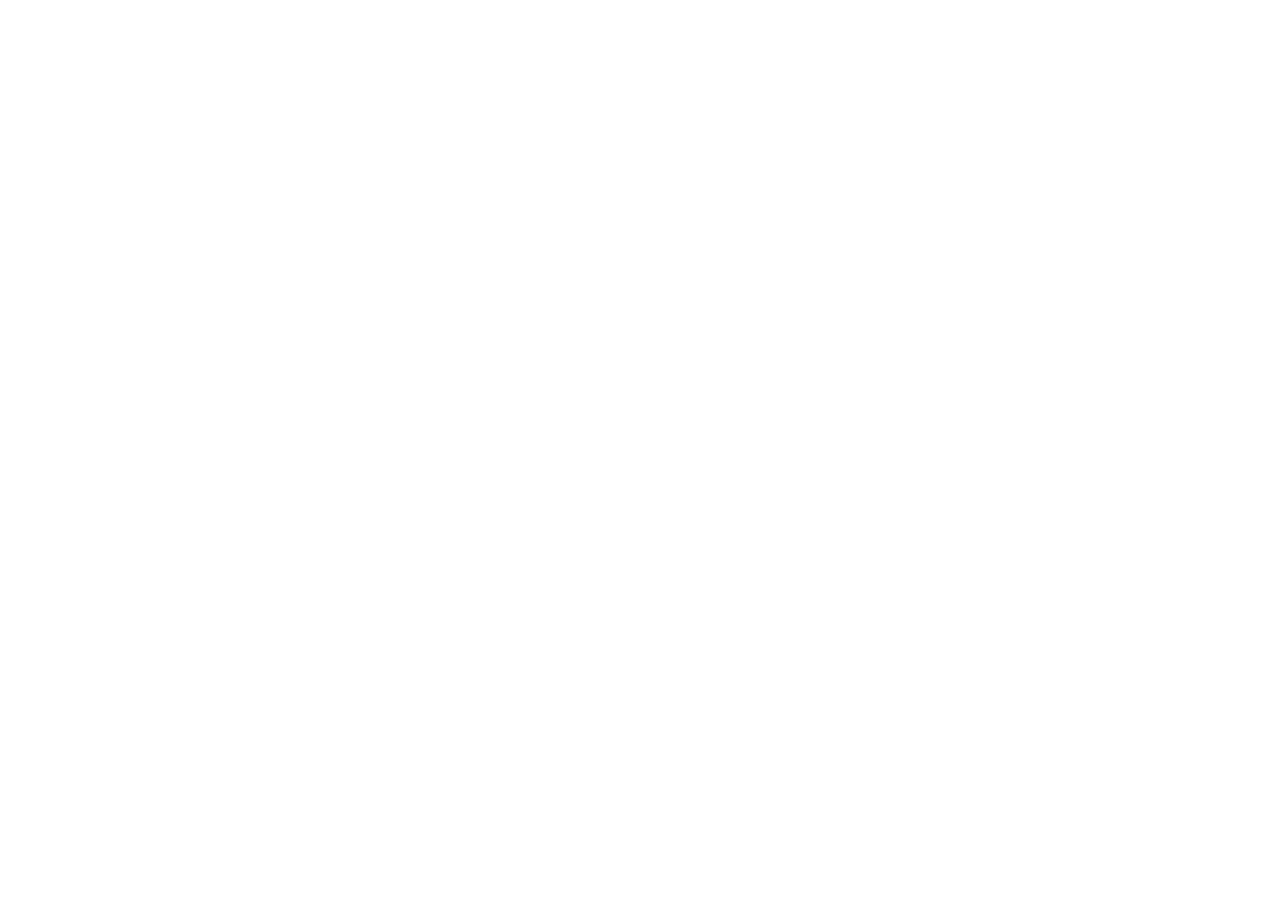
==== index.html @ 908a15d7 "Add files via upload" ====
<!doctype html>
<html lang="en">
  <head>
    <meta charset="UTF-8" />
    <link rel="icon" type="image/svg+xml" href="/vite.svg" />
    <meta name="viewport" content="width=device-width, initial-scale=1.0" />
    <meta name="description" content="Ads Strategists - Expert digital advertising agency specializing in Google, YouTube, LinkedIn, Instagram and Facebook Ads campaigns. Transform your ad budget into revenue with data-driven strategies.">
    <title>Ads Strategists | Expert Digital Advertising Agency</title>
    <!-- Google Fonts -->
    <link rel="preconnect" href="https://fonts.googleapis.com">
    <link rel="preconnect" href="https://fonts.gstatic.com" crossorigin>
    <link href="https://fonts.googleapis.com/css2?family=Inter:wght@400;500;600;700&display=swap" rel="stylesheet">
  </head>
  <body>
    <div id="root"></div>
    <script type="module" src="/src/main.tsx"></script>
  </body>
</html>
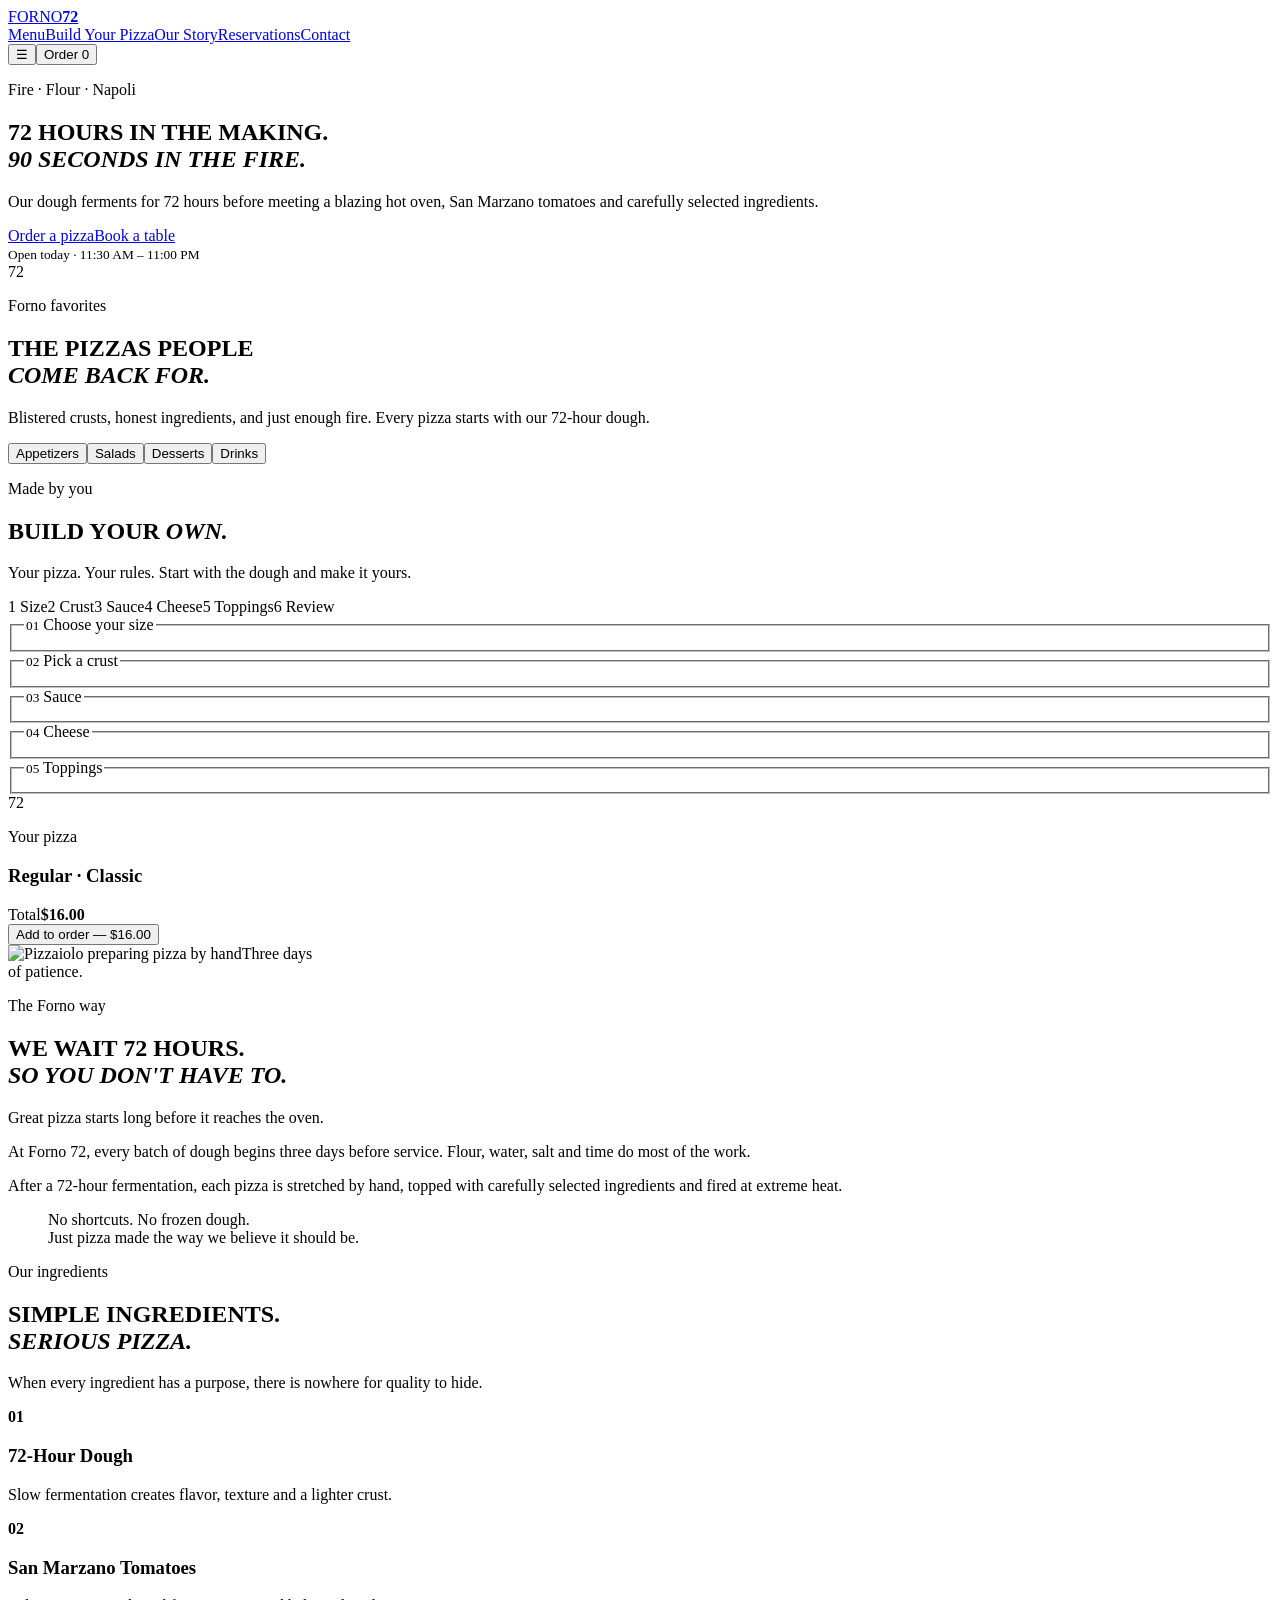
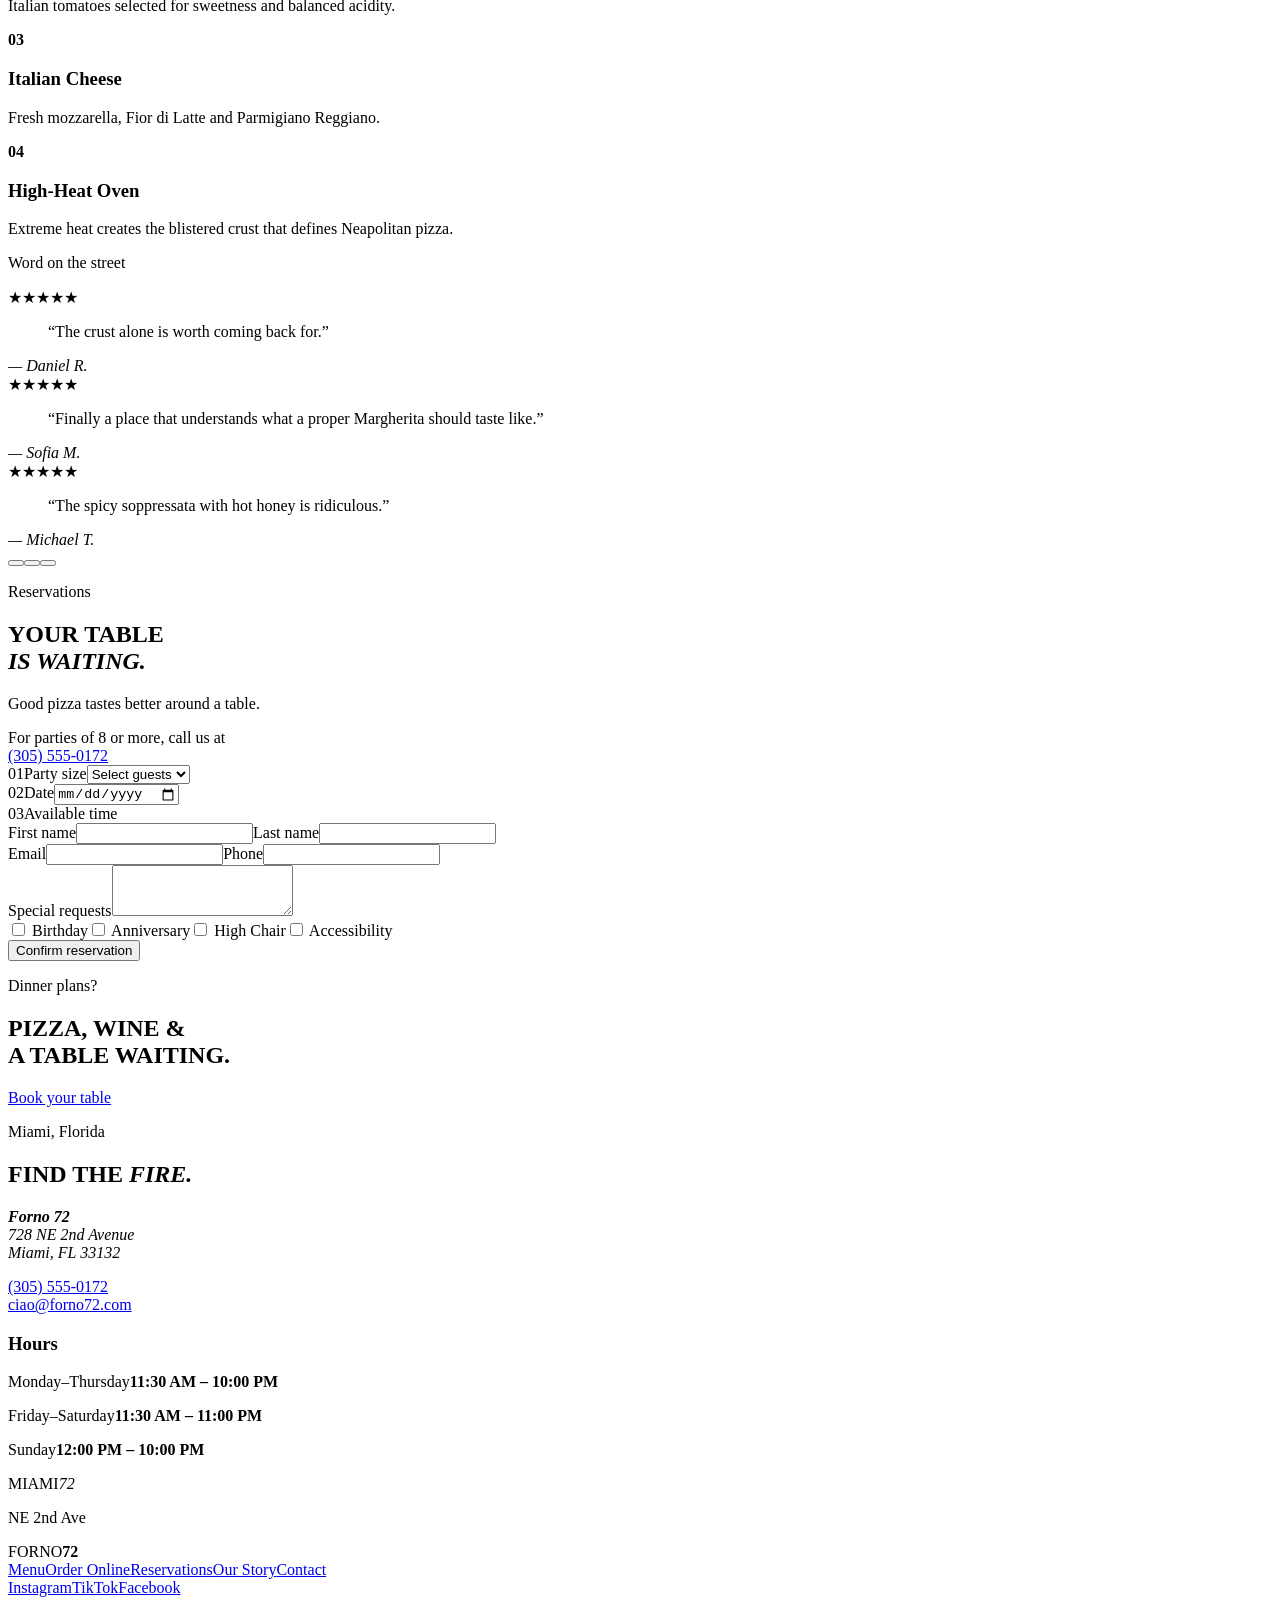
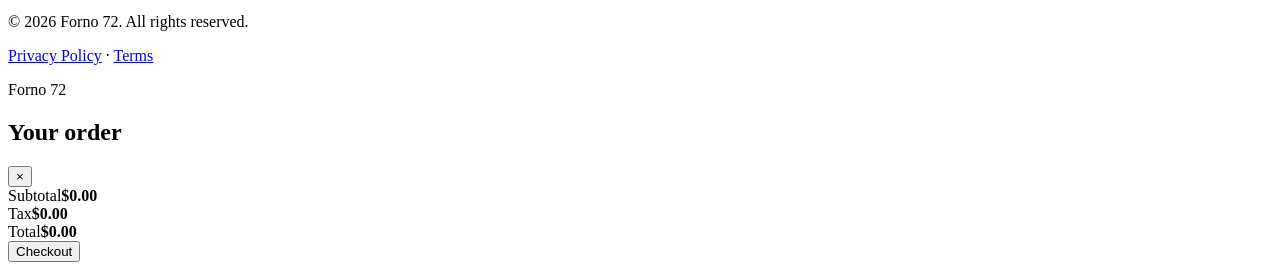
==== commit c2f0ebf0: "Publish Forno 72 on gh-pages" ====
--- a/index.html
+++ b/index.html
@@ -1,18 +1,80 @@
 <!doctype html>
 <html lang="en">
-  <head>
-    <meta charset="UTF-8" />
-    <link rel="icon" type="image/svg+xml" href="/vite.svg" />
-    <meta name="viewport" content="width=device-width, initial-scale=1.0" />
-    <meta name="description" content="Ads Strategists - Expert digital advertising agency specializing in Google, YouTube, LinkedIn, Instagram and Facebook Ads campaigns. Transform your ad budget into revenue with data-driven strategies.">
-    <title>Ads Strategists | Expert Digital Advertising Agency</title>
-    <!-- Google Fonts -->
-    <link rel="preconnect" href="https://fonts.googleapis.com">
-    <link rel="preconnect" href="https://fonts.gstatic.com" crossorigin>
-    <link href="https://fonts.googleapis.com/css2?family=Inter:wght@400;500;600;700&display=swap" rel="stylesheet">
-  </head>
-  <body>
-    <div id="root"></div>
-    <script type="module" src="/src/main.tsx"></script>
-  </body>
-</html>+<head>
+  <meta charset="UTF-8" />
+  <meta name="viewport" content="width=device-width, initial-scale=1" />
+  <title>Forno 72 | Artisan Neapolitan Pizza in Miami</title>
+  <meta name="description" content="72-hour fermented dough, premium ingredients and fire-baked Neapolitan pizza. Order online or reserve your table at Forno 72 in Miami." />
+  <meta property="og:title" content="Forno 72 | Artisan Neapolitan Pizza in Miami" />
+  <meta property="og:description" content="72-hour fermented dough, premium ingredients and fire-baked Neapolitan pizza in Miami." />
+  <meta property="og:type" content="website" />
+  <meta name="twitter:card" content="summary_large_image" />
+  <meta name="twitter:title" content="Forno 72 | Artisan Neapolitan Pizza in Miami" />
+  <meta name="twitter:description" content="Fire. Flour. Napoli. Order online or reserve your table." />
+  <link rel="preconnect" href="https://fonts.googleapis.com">
+  <link rel="preconnect" href="https://fonts.gstatic.com" crossorigin>
+  <link href="https://fonts.googleapis.com/css2?family=DM+Sans:wght@400;500;600;700&family=DM+Serif+Display&display=swap" rel="stylesheet">
+  <link rel="stylesheet" href="styles.css" />
+</head>
+<body>
+  <header class="site-header">
+    <a class="brand" href="#top" aria-label="Forno 72 home"><span>FORNO</span><b>72</b></a>
+    <nav id="main-nav" aria-label="Primary navigation"><a href="#menu">Menu</a><a href="#builder">Build Your Pizza</a><a href="#story">Our Story</a><a href="#reservations">Reservations</a><a href="#contact">Contact</a></nav>
+    <div class="header-actions"><button class="icon-button menu-toggle" aria-label="Toggle menu" aria-expanded="false">☰</button><button class="cart-trigger" aria-label="Open cart">Order <span id="cart-count">0</span></button></div>
+  </header>
+  <main id="top">
+    <section class="hero">
+      <div class="hero-shade"></div>
+      <div class="hero-copy">
+        <p class="eyebrow">Fire · Flour · Napoli</p>
+        <h1>72 HOURS IN THE MAKING.<br><em>90 SECONDS IN THE FIRE.</em></h1>
+        <p>Our dough ferments for 72 hours before meeting a blazing hot oven, San Marzano tomatoes and carefully selected ingredients.</p>
+        <div class="actions"><a class="button button-red" href="#menu">Order a pizza</a><a class="button button-ghost" href="#reservations">Book a table</a></div>
+        <small><i></i> Open today · 11:30 AM – 11:00 PM</small>
+      </div>
+      <div class="hero-number" aria-hidden="true">72</div>
+    </section>
+    <section id="menu" class="section favorites">
+      <div class="section-heading"><div><p class="eyebrow red">Forno favorites</p><h2>THE PIZZAS PEOPLE<br><em>COME BACK FOR.</em></h2></div><p>Blistered crusts, honest ingredients, and just enough fire. Every pizza starts with our 72-hour dough.</p></div>
+      <div class="pizza-grid" id="pizza-grid"></div>
+      <div class="menu-more">
+        <div class="menu-tabs" role="tablist" aria-label="Menu categories"><button class="active" data-category="appetizers">Appetizers</button><button data-category="salads">Salads</button><button data-category="desserts">Desserts</button><button data-category="drinks">Drinks</button></div>
+        <div id="menu-list" class="menu-list"></div>
+      </div>
+    </section>
+    <section id="builder" class="builder-section section">
+      <div class="builder-intro"><p class="eyebrow">Made by you</p><h2>BUILD YOUR <em>OWN.</em></h2><p>Your pizza. Your rules. Start with the dough and make it yours.</p></div>
+      <div class="builder-layout">
+        <form id="pizza-builder" class="builder-form">
+          <div class="builder-progress" aria-label="Pizza builder progress"><span class="active">1 Size</span><span>2 Crust</span><span>3 Sauce</span><span>4 Cheese</span><span>5 Toppings</span><span>6 Review</span></div>
+          <fieldset><legend><small>01</small> Choose your size</legend><div class="choice-grid" id="size-options"></div></fieldset>
+          <fieldset><legend><small>02</small> Pick a crust</legend><div class="choice-grid" id="crust-options"></div></fieldset>
+          <fieldset><legend><small>03</small> Sauce</legend><div class="choice-grid" id="sauce-options"></div></fieldset>
+          <fieldset><legend><small>04</small> Cheese</legend><div class="choice-grid" id="cheese-options"></div></fieldset>
+          <fieldset><legend><small>05</small> Toppings</legend><div id="topping-options"></div></fieldset>
+        </form>
+        <aside class="pizza-summary"><div class="pizza-orbit"><div class="pizza-disc" aria-hidden="true"><span>72</span></div></div><p class="eyebrow red">Your pizza</p><h3 id="builder-name">Regular · Classic</h3><ul id="builder-summary"></ul><div class="summary-total"><span>Total</span><strong id="builder-price">$16.00</strong></div><button id="add-custom" class="button button-red">Add to order — $16.00</button></aside>
+      </div>
+    </section>
+    <section id="story" class="story-section">
+      <div class="story-image"><img src="https://images.unsplash.com/photo-1579751626657-72bc17010498?auto=format&fit=crop&w=1500&q=85" alt="Pizzaiolo preparing pizza by hand"><span>Three days<br>of patience.</span></div>
+      <div class="story-copy"><p class="eyebrow red">The Forno way</p><h2>WE WAIT 72 HOURS.<br><em>SO YOU DON'T HAVE TO.</em></h2><p>Great pizza starts long before it reaches the oven.</p><p>At Forno 72, every batch of dough begins three days before service. Flour, water, salt and time do most of the work.</p><p>After a 72-hour fermentation, each pizza is stretched by hand, topped with carefully selected ingredients and fired at extreme heat.</p><blockquote>No shortcuts. No frozen dough.<br>Just pizza made the way we believe it should be.</blockquote></div>
+    </section>
+    <section class="ingredients section"><div class="section-heading"><div><p class="eyebrow red">Our ingredients</p><h2>SIMPLE INGREDIENTS.<br><em>SERIOUS PIZZA.</em></h2></div><p>When every ingredient has a purpose, there is nowhere for quality to hide.</p></div><div class="ingredient-grid"><article><b>01</b><h3>72-Hour Dough</h3><p>Slow fermentation creates flavor, texture and a lighter crust.</p></article><article><b>02</b><h3>San Marzano Tomatoes</h3><p>Italian tomatoes selected for sweetness and balanced acidity.</p></article><article><b>03</b><h3>Italian Cheese</h3><p>Fresh mozzarella, Fior di Latte and Parmigiano Reggiano.</p></article><article><b>04</b><h3>High-Heat Oven</h3><p>Extreme heat creates the blistered crust that defines Neapolitan pizza.</p></article></div></section>
+    <section class="testimonials section"><p class="eyebrow">Word on the street</p><div class="quote active"><div class="stars">★★★★★</div><blockquote>“The crust alone is worth coming back for.”</blockquote><cite>— Daniel R.</cite></div><div class="quote"><div class="stars">★★★★★</div><blockquote>“Finally a place that understands what a proper Margherita should taste like.”</blockquote><cite>— Sofia M.</cite></div><div class="quote"><div class="stars">★★★★★</div><blockquote>“The spicy soppressata with hot honey is ridiculous.”</blockquote><cite>— Michael T.</cite></div><div class="quote-dots"><button class="active" aria-label="Testimonial 1"></button><button aria-label="Testimonial 2"></button><button aria-label="Testimonial 3"></button></div></section>
+    <section id="reservations" class="reservation-section section">
+      <div class="reservation-copy"><p class="eyebrow">Reservations</p><h2>YOUR TABLE<br><em>IS WAITING.</em></h2><p>Good pizza tastes better around a table.</p><div class="reservation-meta"><span>For parties of 8 or more, call us at<br><a href="tel:+13055550172">(305) 555-0172</a></span></div></div>
+      <form id="reservation-form" class="reservation-form"><div class="form-step"><span>01</span><label>Party size<select name="party" required><option value="">Select guests</option><option>2 Guests</option><option>3 Guests</option><option>4 Guests</option><option>5 Guests</option><option>6 Guests</option><option>7+ Guests</option></select></label></div><div class="form-step"><span>02</span><label>Date<input type="date" name="date" required></label></div><div class="form-step"><span>03</span><label>Available time</label><div class="time-grid" id="time-grid"></div></div><div id="guest-details" class="guest-details"><div class="two-col"><label>First name<input name="firstName" required></label><label>Last name<input name="lastName" required></label></div><div class="two-col"><label>Email<input name="email" type="email" required></label><label>Phone<input name="phone" type="tel" required></label></div><label>Special requests<textarea name="requests" rows="3"></textarea></label><div class="special-options"><label><input type="checkbox" name="occasion" value="Birthday"> Birthday</label><label><input type="checkbox" name="occasion" value="Anniversary"> Anniversary</label><label><input type="checkbox" name="occasion" value="High Chair"> High Chair</label><label><input type="checkbox" name="occasion" value="Wheelchair Accessibility"> Accessibility</label></div><button class="button button-red" type="submit">Confirm reservation</button></div></form>
+    </section>
+    <section class="reservation-cta"><div><p class="eyebrow">Dinner plans?</p><h2>PIZZA, WINE &<br>A TABLE WAITING.</h2></div><a class="button button-cream" href="#reservations">Book your table</a></section>
+    <section id="contact" class="location section"><div><p class="eyebrow red">Miami, Florida</p><h2>FIND THE <em>FIRE.</em></h2><address><strong>Forno 72</strong><br>728 NE 2nd Avenue<br>Miami, FL 33132</address><p><a href="tel:+13055550172">(305) 555-0172</a><br><a href="mailto:ciao@forno72.com">ciao@forno72.com</a></p></div><div class="hours"><h3>Hours</h3><p><span>Monday–Thursday</span><b>11:30 AM – 10:00 PM</b></p><p><span>Friday–Saturday</span><b>11:30 AM – 11:00 PM</b></p><p><span>Sunday</span><b>12:00 PM – 10:00 PM</b></p></div><div class="map-placeholder" role="img" aria-label="Map placeholder showing Forno 72 in downtown Miami"><span>MIAMI</span><i>72</i><p>NE 2nd Ave</p></div></section>
+  </main>
+  <footer class="footer"><div class="brand"><span>FORNO</span><b>72</b></div><div><a href="#menu">Menu</a><a href="#menu">Order Online</a><a href="#reservations">Reservations</a><a href="#story">Our Story</a><a href="#contact">Contact</a></div><div><a href="#">Instagram</a><a href="#">TikTok</a><a href="#">Facebook</a></div><div><p>© 2026 Forno 72. All rights reserved.</p><a href="#">Privacy Policy</a> · <a href="#">Terms</a></div></footer>
+  <div id="cart-overlay" class="overlay" hidden></div><aside id="cart-drawer" class="cart-drawer" aria-label="Shopping cart" aria-hidden="true"><header><div><p class="eyebrow red">Forno 72</p><h2>Your order</h2></div><button class="close-cart" aria-label="Close cart">×</button></header><div id="cart-items" class="cart-items"></div><footer><div><span>Subtotal</span><b id="cart-subtotal">$0.00</b></div><div><span>Tax</span><b id="cart-tax">$0.00</b></div><div class="cart-total"><span>Total</span><b id="cart-total">$0.00</b></div><button id="checkout-button" class="button button-red">Checkout</button></footer></aside>
+  <dialog id="product-dialog" class="product-dialog"><button class="dialog-close" aria-label="Close">×</button><div id="product-detail"></div></dialog>
+  <dialog id="checkout-dialog" class="checkout-dialog"><button class="dialog-close checkout-close" aria-label="Close checkout">×</button><div id="checkout-view"><div class="checkout-main"><p class="eyebrow red">Secure checkout</p><h2>Almost oven time.</h2><div class="fulfillment-toggle"><button class="active" data-type="pickup">Pickup</button><button data-type="delivery">Delivery</button></div><form id="checkout-form"><div id="pickup-fields"><label>When<select name="pickupTime"><option>ASAP · 25–35 min</option><option>Schedule for later</option></select></label></div><div id="delivery-fields" hidden><div class="two-col"><label>Name<input name="deliveryName"></label><label>Phone<input type="tel" name="deliveryPhone"></label></div><label>Email<input type="email" name="deliveryEmail"></label><label>Street address<input name="street"></label><div class="two-col"><label>Apartment<input name="apartment"></label><label>City<input name="city" value="Miami"></label></div><div class="two-col"><label>ZIP code<input name="zip" inputmode="numeric" pattern="[0-9]{5}"></label><label>Delivery instructions<input name="instructions"></label></div></div><h3>Payment</h3><div class="payment-mock"><label>Card number<input required inputmode="numeric" placeholder="4242 4242 4242 4242" maxlength="19"></label><div class="two-col"><label>Expiration<input required placeholder="MM / YY"></label><label>CVC<input required inputmode="numeric" placeholder="123" maxlength="4"></label></div><small>Demo only — no payment will be processed.</small></div><button class="button button-red" type="submit">Place order</button></form></div><aside id="checkout-summary"></aside></div></dialog>
+  <div id="toast" class="toast" role="status" aria-live="polite"></div>
+  <script src="app.js"></script>
+</body>
+</html>
+
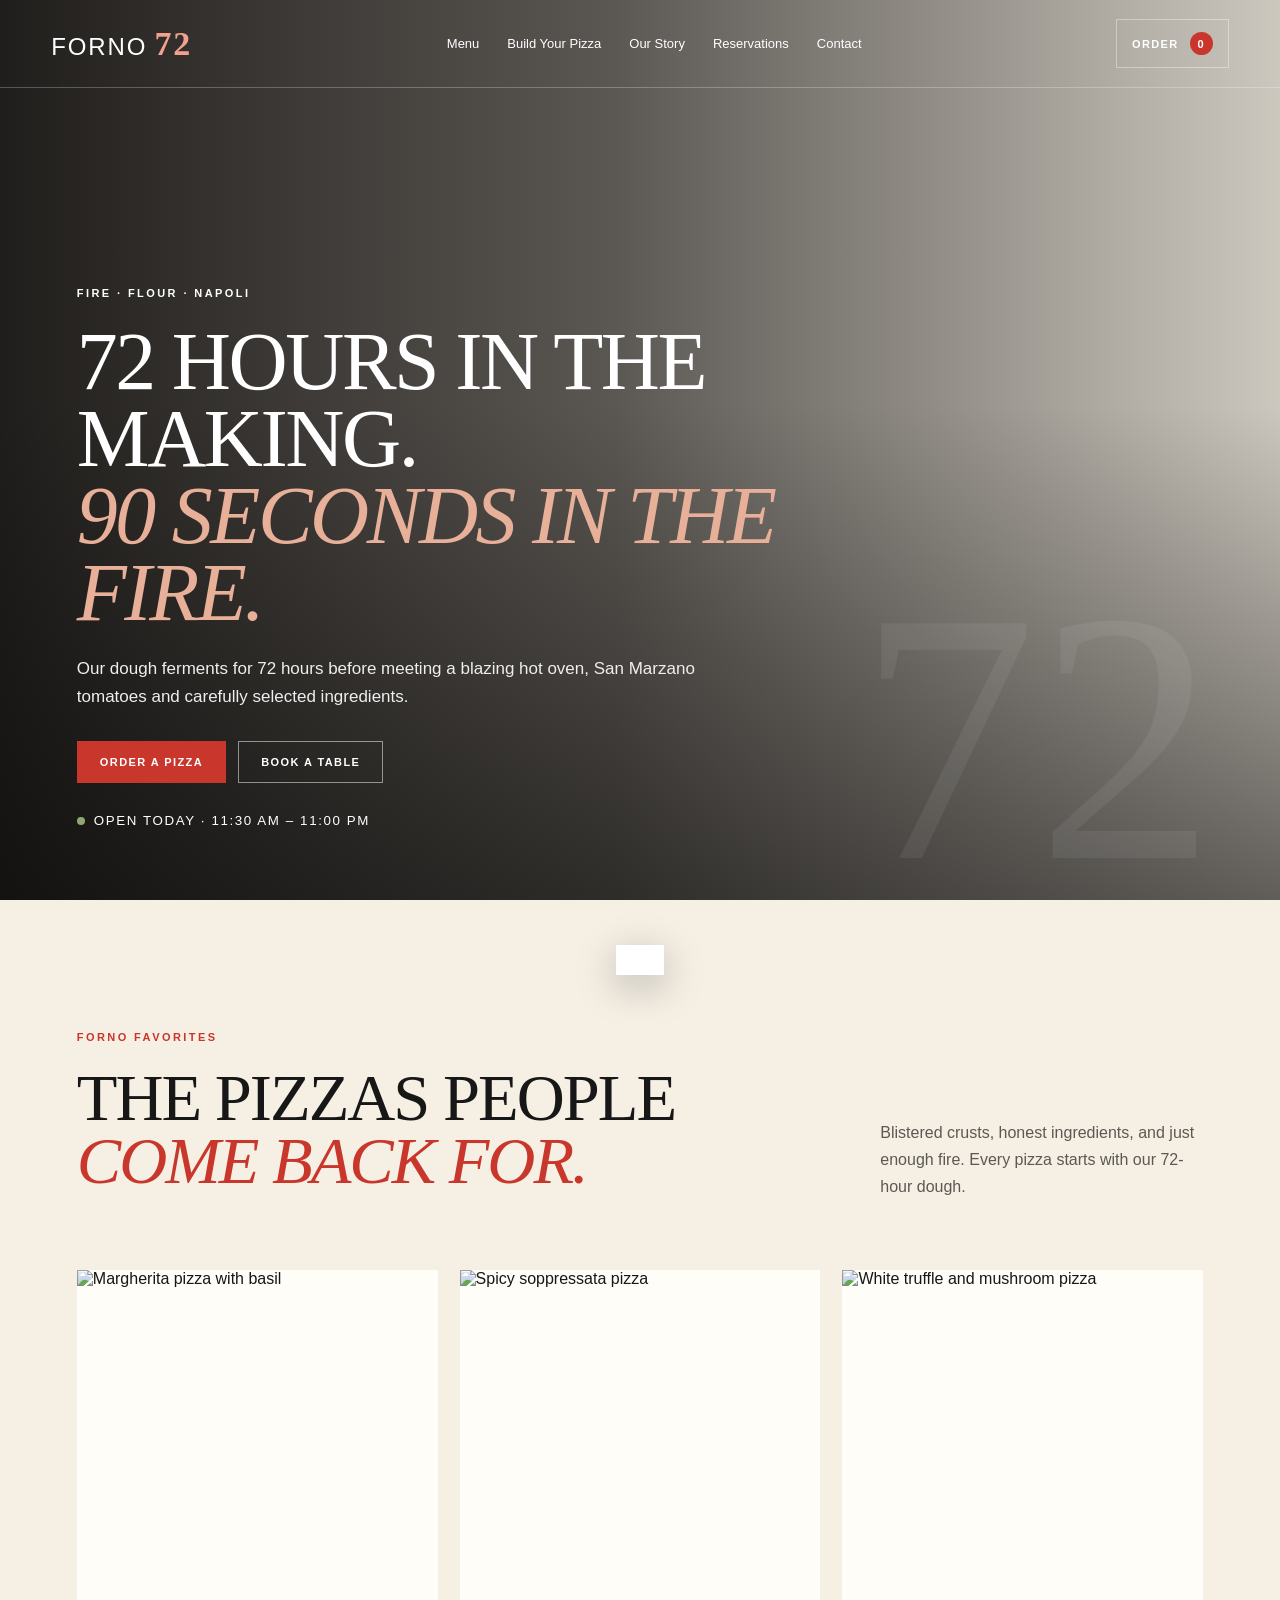
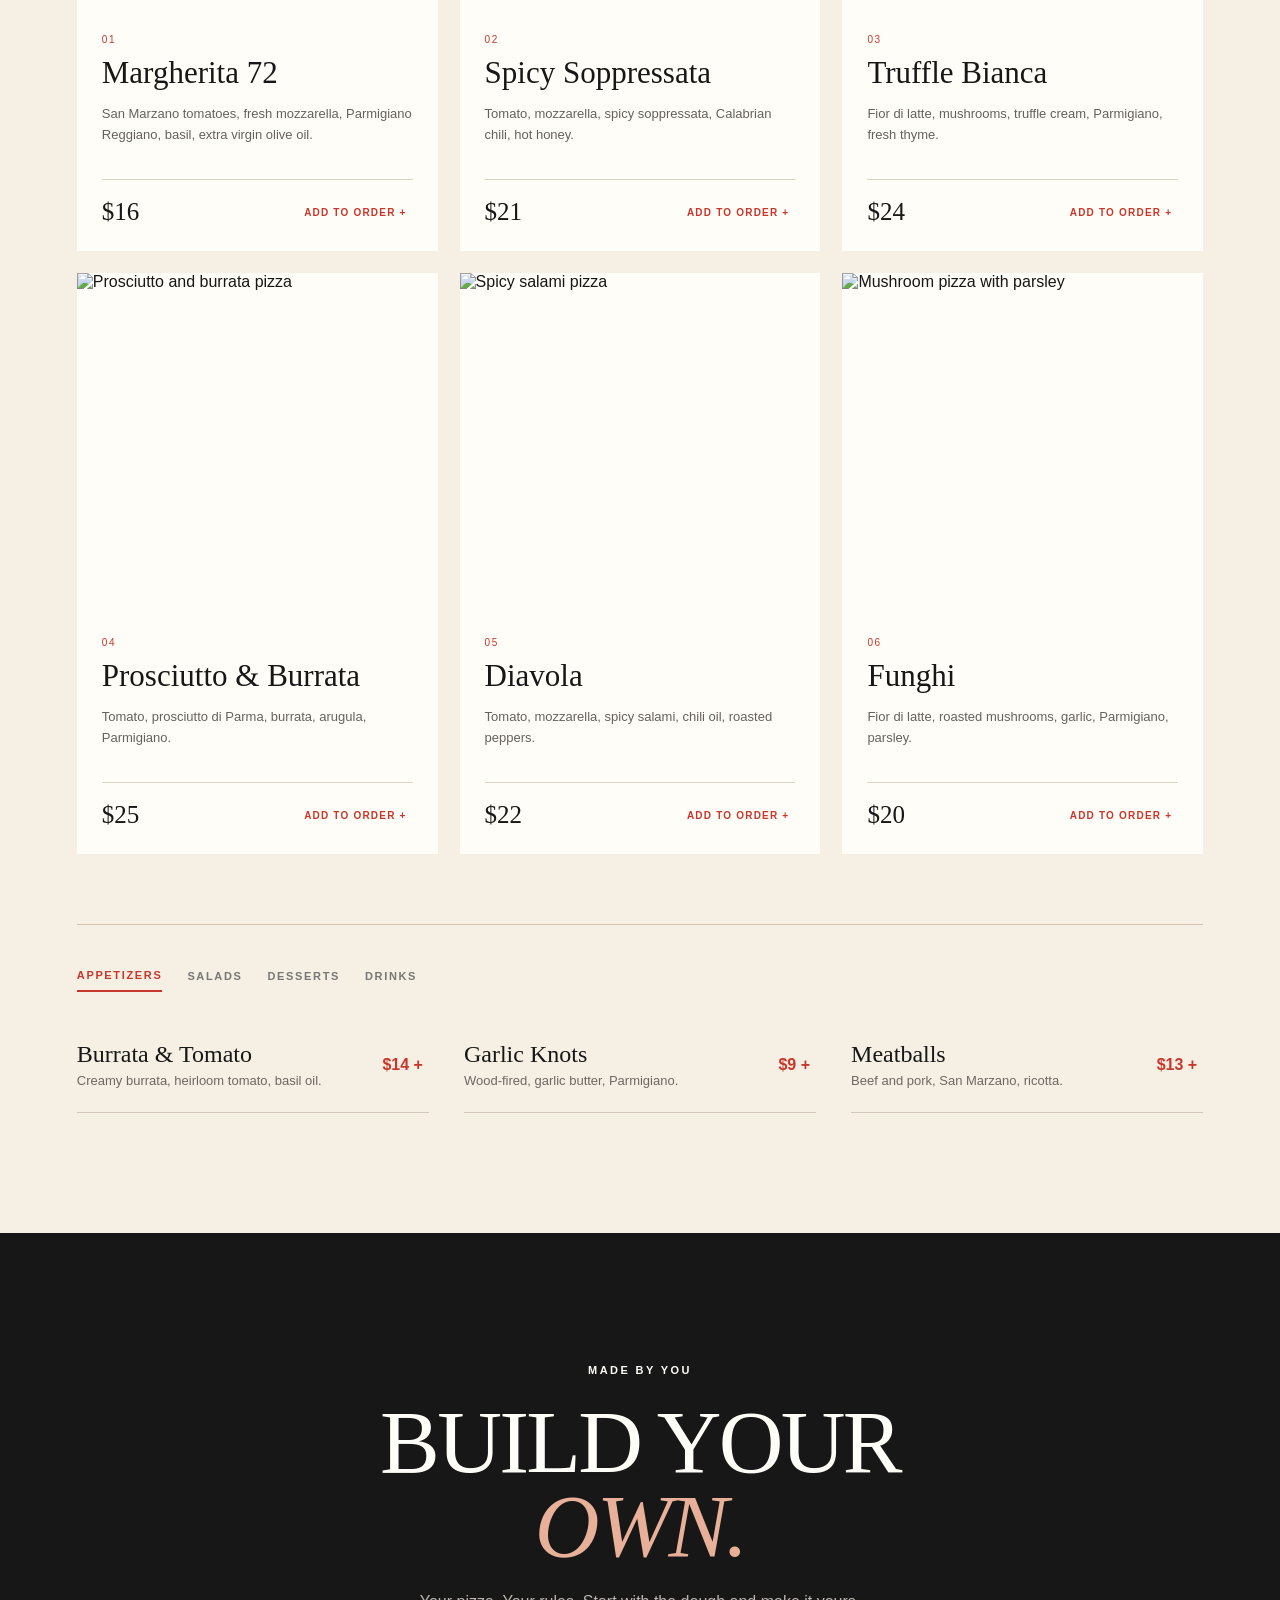
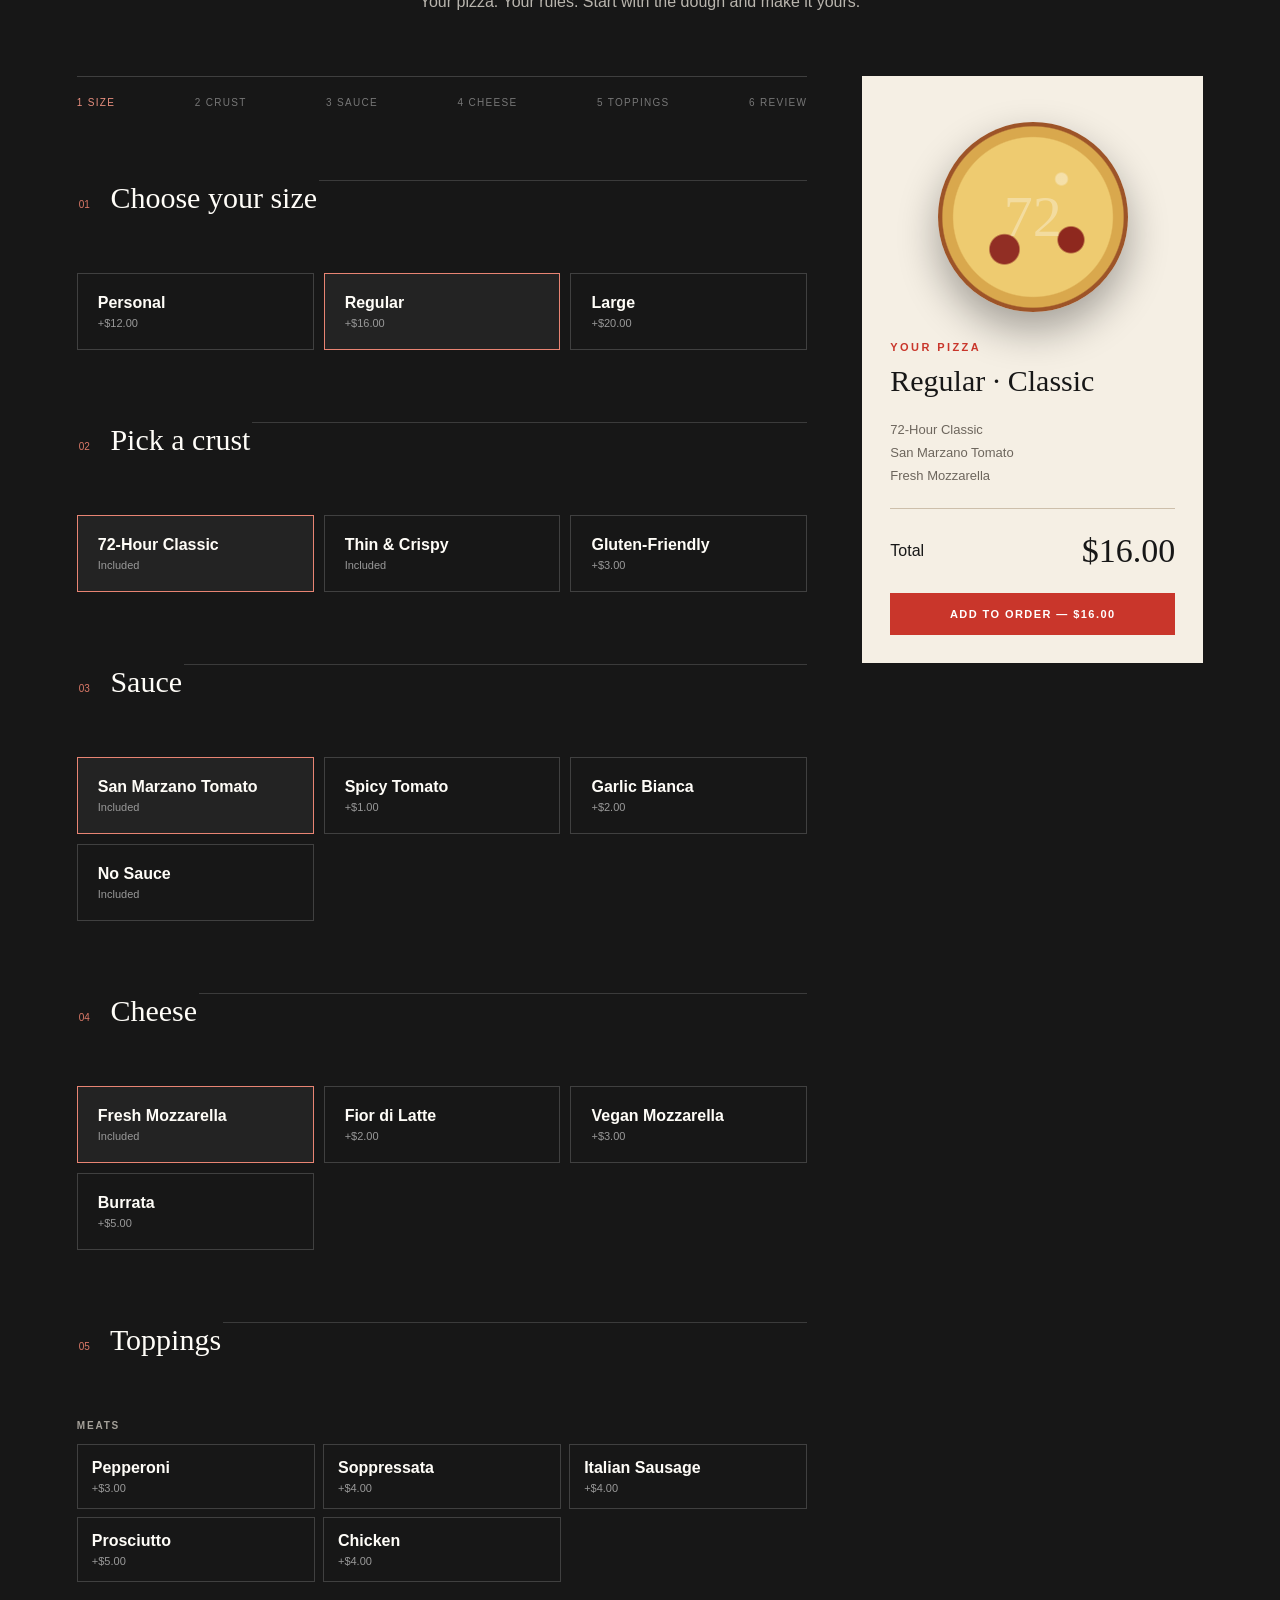
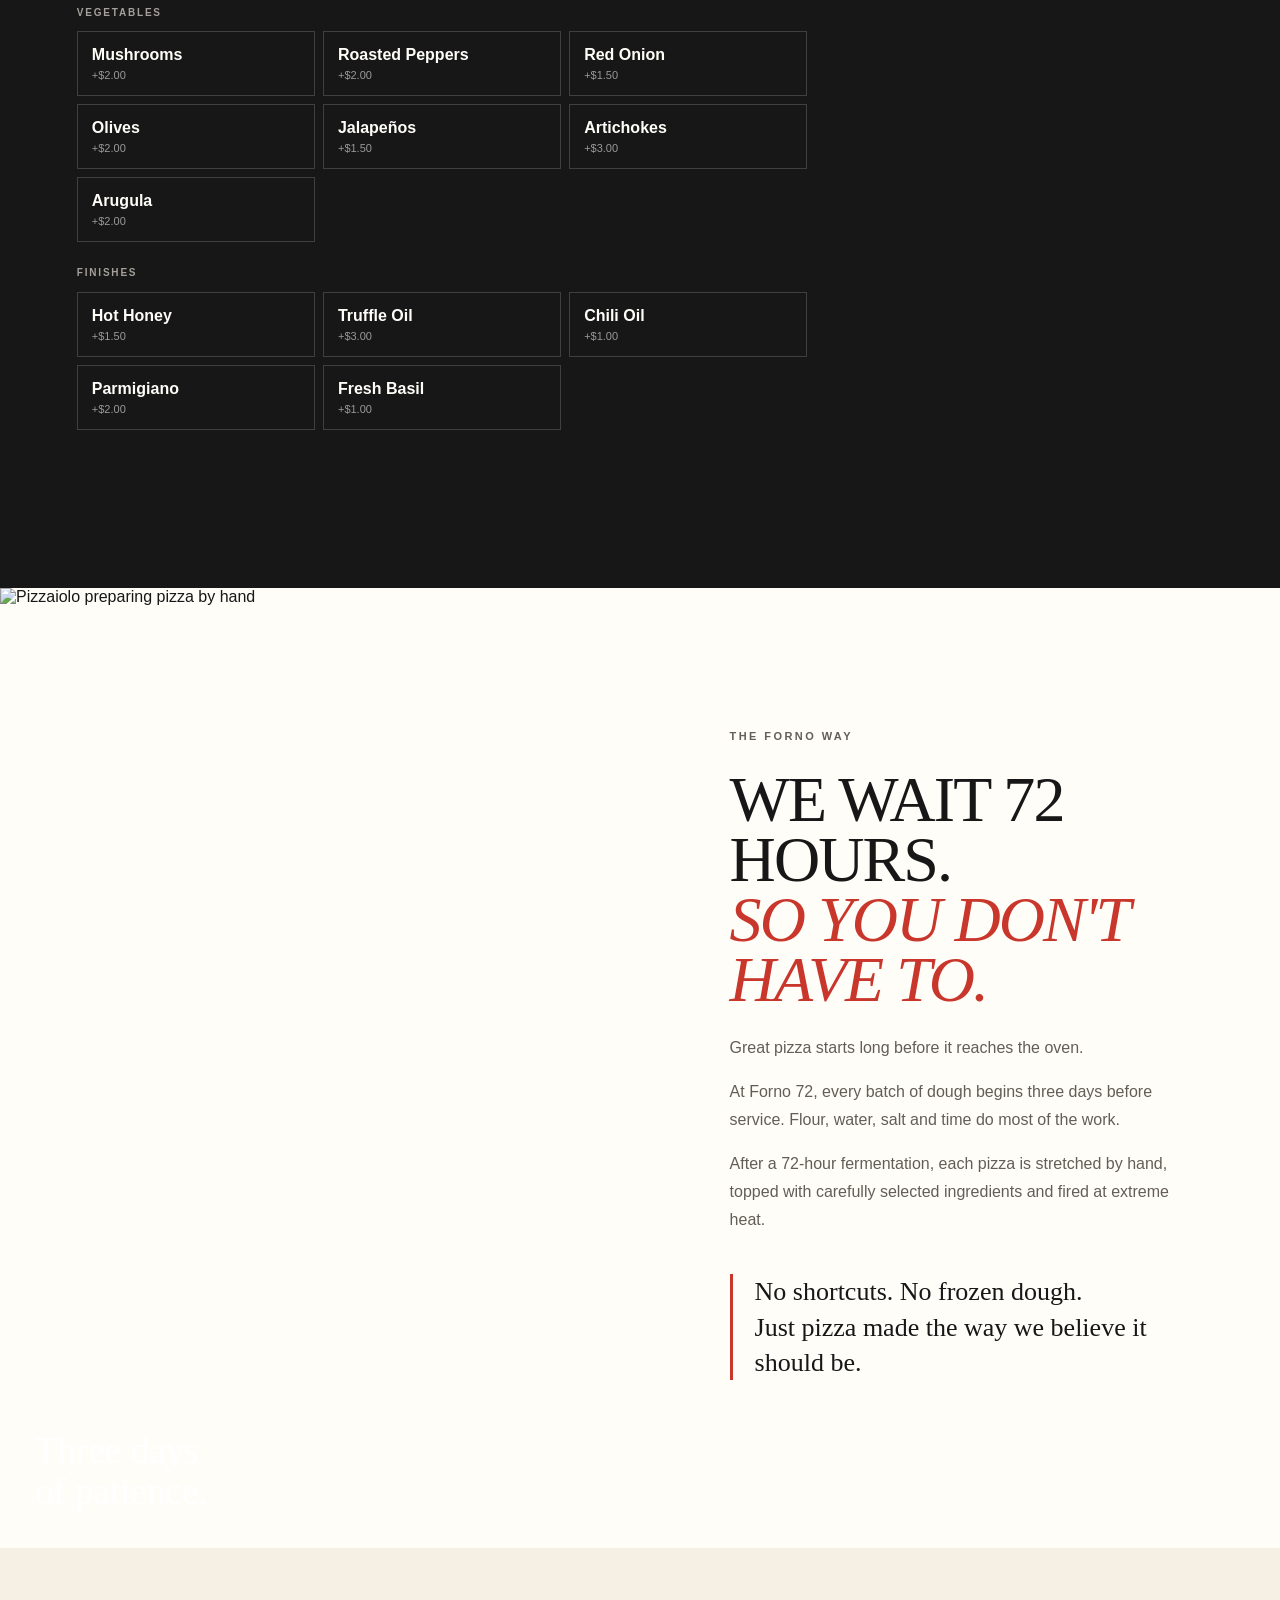
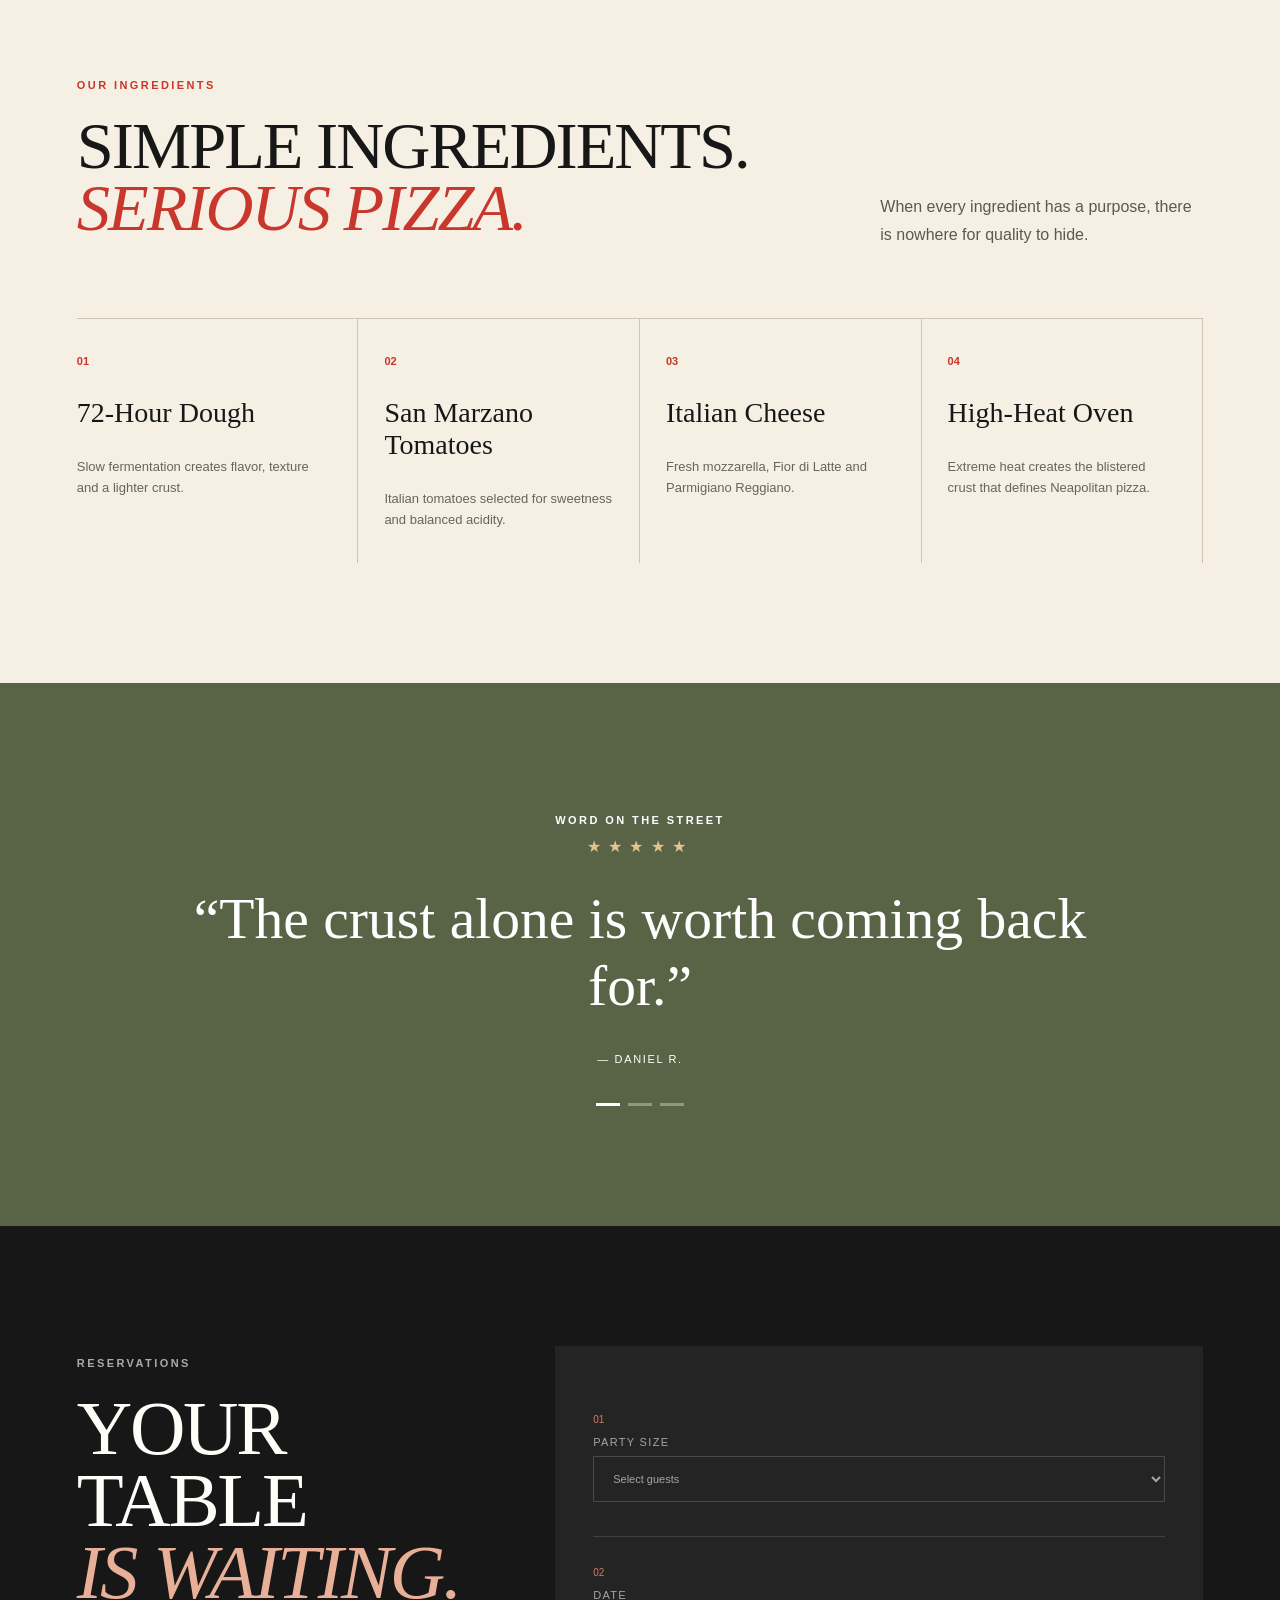
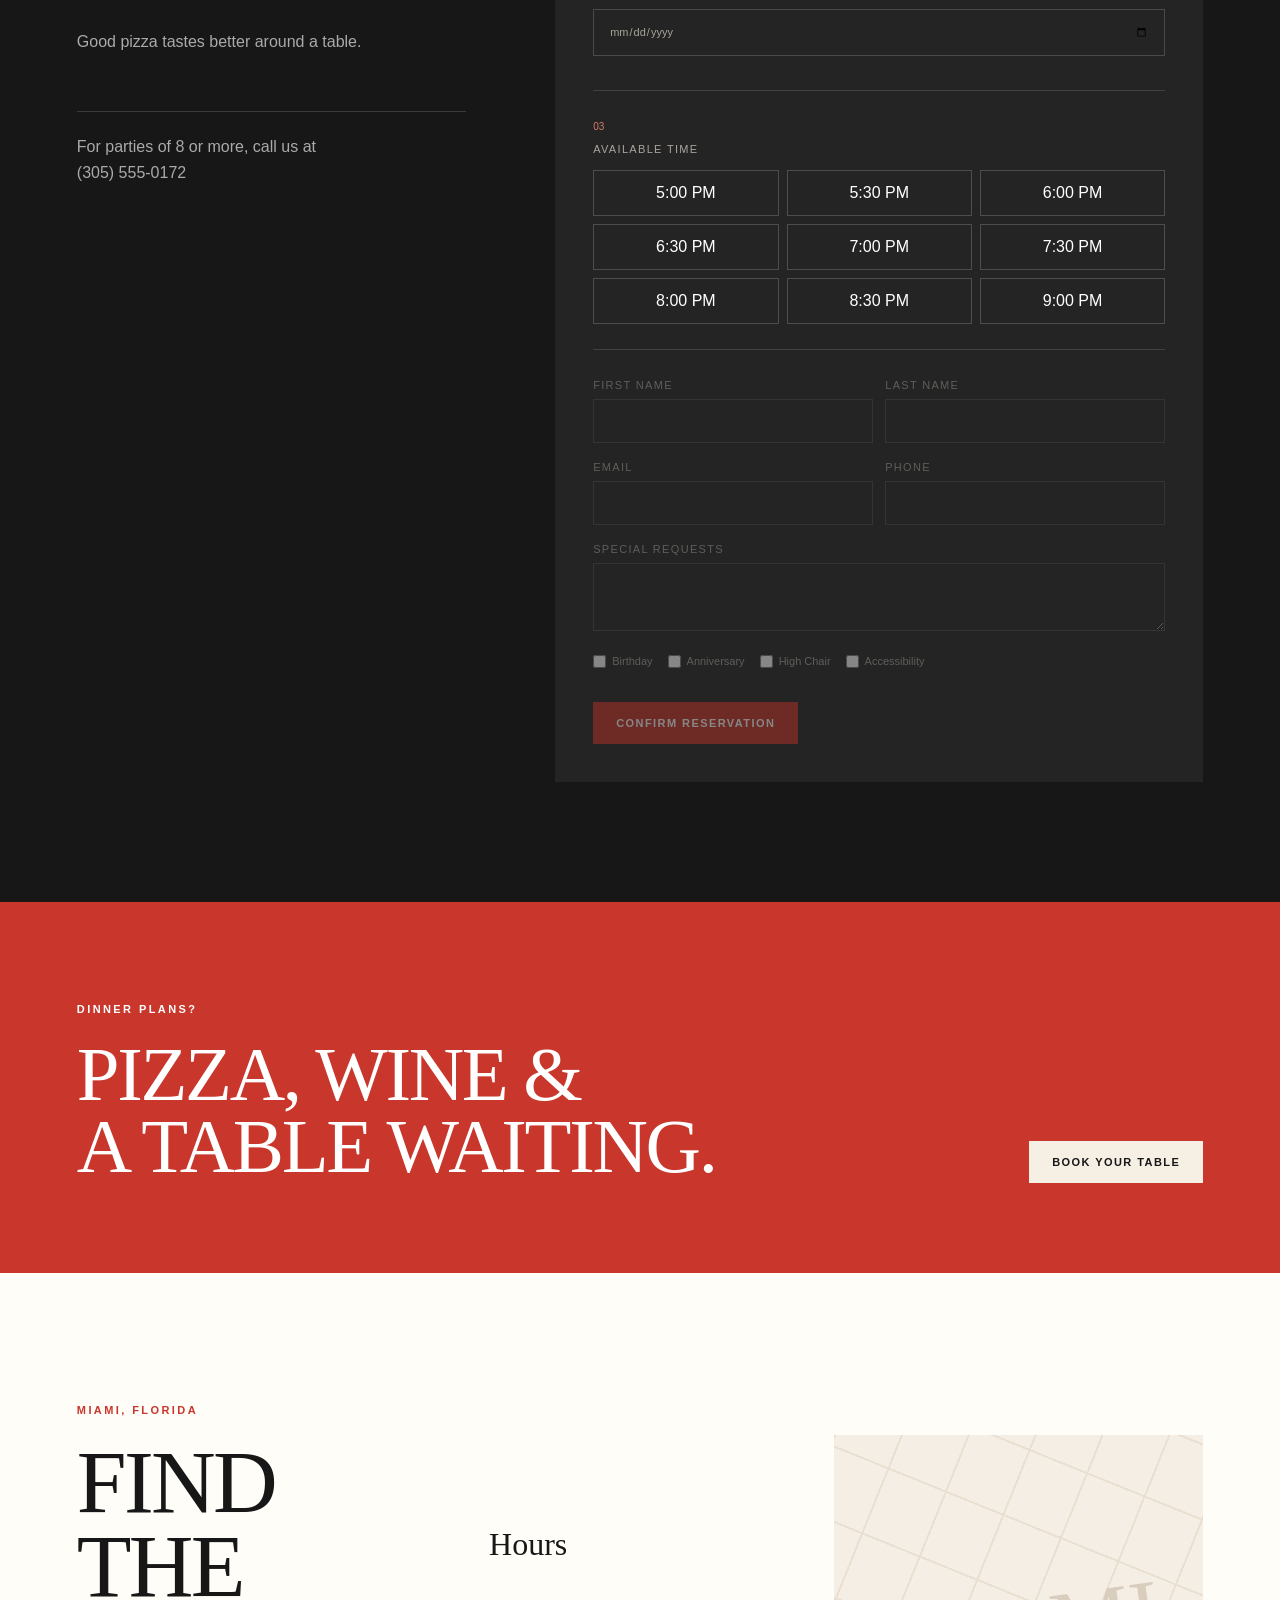
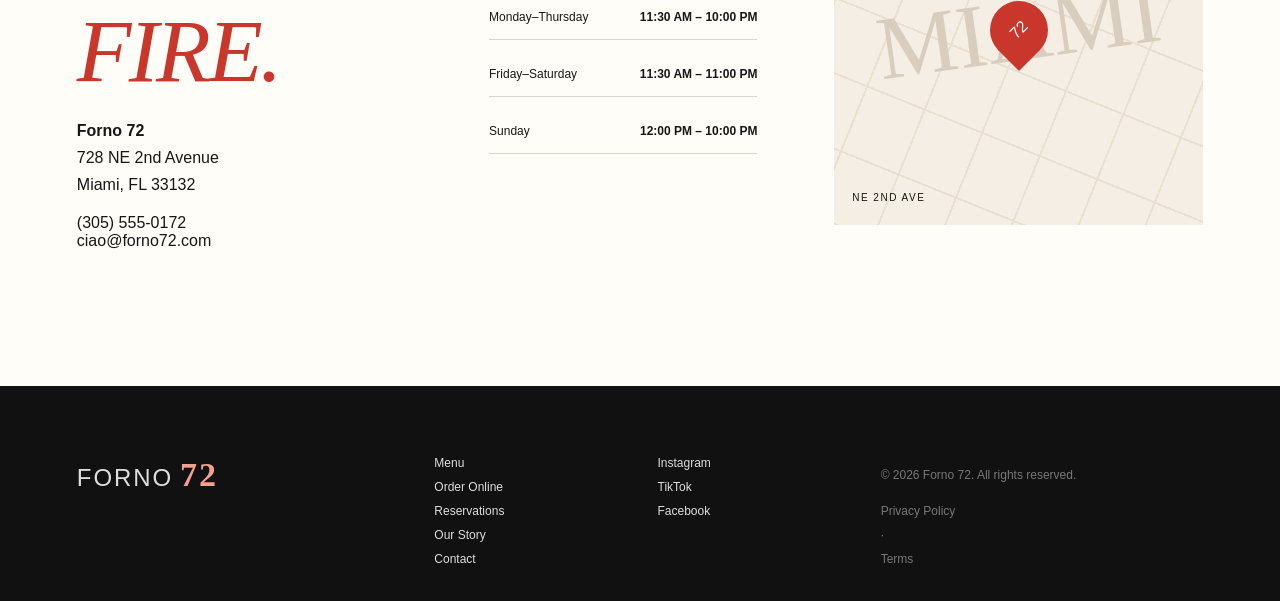
==== commit d2d08df8: "Modernize Forno 72 visual direction" ====
--- a/index.html
+++ b/index.html
@@ -13,8 +13,9 @@
   <meta name="twitter:description" content="Fire. Flour. Napoli. Order online or reserve your table." />
   <link rel="preconnect" href="https://fonts.googleapis.com">
   <link rel="preconnect" href="https://fonts.gstatic.com" crossorigin>
-  <link href="https://fonts.googleapis.com/css2?family=DM+Sans:wght@400;500;600;700&family=DM+Serif+Display&display=swap" rel="stylesheet">
+  <link href="https://fonts.googleapis.com/css2?family=Barlow+Condensed:wght@600;700;800&family=Manrope:wght@400;500;600;700;800&display=swap" rel="stylesheet">
   <link rel="stylesheet" href="styles.css" />
+  <link rel="stylesheet" href="modern.css" />
 </head>
 <body>
   <header class="site-header">
--- a/styles.css
+++ b/styles.css
@@ -0,0 +1,6 @@
+:root{--red:#c9362b;--ink:#171717;--cream:#f5efe4;--white:#fffdf8;--olive:#596447;--serif:"DM Serif Display",Georgia,serif;--sans:"DM Sans",Arial,sans-serif}*{box-sizing:border-box}html{scroll-behavior:smooth}body{margin:0;background:var(--cream);color:var(--ink);font-family:var(--sans)}body.no-scroll{overflow:hidden}button,input,select,textarea{font:inherit}button,a{-webkit-tap-highlight-color:transparent}button:focus-visible,a:focus-visible,input:focus-visible,select:focus-visible,textarea:focus-visible{outline:3px solid #e6a79f;outline-offset:3px}a{color:inherit;text-decoration:none}.site-header{position:absolute;z-index:20;top:0;left:0;right:0;height:88px;padding:0 4vw;display:flex;align-items:center;justify-content:space-between;color:#fff;border-bottom:1px solid #ffffff40;transition:.3s}.site-header.scrolled{position:fixed;height:70px;background:#171717f4;backdrop-filter:blur(12px);box-shadow:0 8px 30px #0002}.brand{font-size:24px;letter-spacing:.08em}.brand b{font-family:var(--serif);font-size:34px;color:#f2a18f;margin-left:7px}.site-header nav{display:flex;gap:28px;font-size:13px}.site-header nav a{transition:opacity .2s}.site-header nav a:hover{opacity:.6}.header-actions{display:flex;align-items:center;gap:10px}.cart-trigger,.icon-button{color:#fff;border:1px solid #ffffff60;background:transparent;text-transform:uppercase;letter-spacing:.12em;font-size:11px;font-weight:700;padding:12px 15px;cursor:pointer}.cart-trigger span{display:inline-grid;place-items:center;background:var(--red);width:23px;height:23px;border-radius:50%;margin-left:7px}.menu-toggle{display:none}.button{display:inline-flex;align-items:center;justify-content:center;padding:14px 22px;text-transform:uppercase;letter-spacing:.13em;font-weight:700;font-size:11px;border:1px solid transparent;transition:transform .2s,background .2s;cursor:pointer}.button:hover{transform:translateY(-2px)}.button-red{background:var(--red);color:#fff}.button-ghost{border-color:#ffffff80;color:#fff}.button-cream{background:var(--cream);color:var(--ink)}.hero{position:relative;min-height:820px;height:100vh;display:flex;align-items:flex-end;color:#fff;background:url("https://images.unsplash.com/photo-1622880833523-7cf1c0bd4296?auto=format&fit=crop&w=2200&q=90") center/cover}.hero-shade{position:absolute;inset:0;background:linear-gradient(90deg,#0b0908e8 0%,#0b0908a8 48%,#0b09082c),linear-gradient(0deg,#0008,transparent 55%)}.hero-copy{position:relative;z-index:2;max-width:900px;padding:0 6vw 8vh}.eyebrow{text-transform:uppercase;letter-spacing:.22em;font-size:11px;font-weight:700}.hero h1,.section h2,.story-section h2,.reservation-cta h2{font:normal clamp(49px,6.4vw,96px)/.94 var(--serif);letter-spacing:-.03em;margin:24px 0}.hero h1 em,.section h2 em,.story-section h2 em{font-weight:400;color:#e8b099}.hero-copy>p:not(.eyebrow){font-size:17px;line-height:1.65;max-width:630px;color:#eee}.actions{display:flex;gap:12px;margin:30px 0}.hero small{display:flex;align-items:center;gap:9px;text-transform:uppercase;letter-spacing:.12em}.hero small i{width:8px;height:8px;background:#8fa873;border-radius:50%}.hero-number{position:absolute;right:5vw;bottom:2vh;font:normal 28vw/.8 var(--serif);color:#ffffff10}.section{padding:120px 6vw}.favorites{background:var(--cream)}.section-heading{display:grid;grid-template-columns:1.4fr .6fr;align-items:end;gap:50px;margin-bottom:54px}.section-heading h2{font-size:clamp(48px,5.2vw,80px)}.section-heading h2 em{color:var(--red)}.section-heading>p{max-width:430px;line-height:1.7;color:#5c5953}.red{color:var(--red)}.pizza-grid{display:grid;grid-template-columns:repeat(3,1fr);gap:22px}.pizza-card{background:var(--white);overflow:hidden;cursor:pointer}.pizza-card img{width:100%;aspect-ratio:1.08;object-fit:cover;display:block;filter:saturate(.8);transition:transform .5s,filter .5s}.pizza-card:hover img{transform:scale(1.025);filter:saturate(1)}.pizza-card>div{padding:25px}.pizza-card span{font-size:10px;letter-spacing:.16em;color:var(--red)}.pizza-card h3{font:normal 31px var(--serif);margin:8px 0}.pizza-card p{font-size:13px;line-height:1.6;min-height:62px;color:#66615b}.pizza-card footer{display:flex;align-items:center;justify-content:space-between;border-top:1px solid #ddd3c4;padding-top:18px}.pizza-card footer b{font:normal 25px var(--serif)}.pizza-card button{border:0;background:none;text-transform:uppercase;font-size:10px;letter-spacing:.12em;font-weight:700;cursor:pointer;color:var(--red)}.menu-more{margin-top:70px;border-top:1px solid #cfc3b2;padding-top:35px}.menu-tabs{display:flex;gap:25px;overflow:auto}.menu-tabs button{background:none;border:0;padding:9px 0;font-weight:700;color:#777;text-transform:uppercase;letter-spacing:.15em;font-size:11px;cursor:pointer}.menu-tabs button.active{color:var(--red);border-bottom:2px solid}.menu-list{display:grid;grid-template-columns:repeat(3,1fr);gap:0 35px;margin-top:25px}.menu-item{display:grid;grid-template-columns:1fr auto;gap:5px 20px;border-bottom:1px solid #d3c8b9;padding:24px 0}.menu-item h3{font:normal 24px var(--serif);margin:0}.menu-item p{grid-column:1;color:#6d6962;font-size:13px;margin:0}.menu-item button{grid-row:1/3;grid-column:2;background:none;border:0;color:var(--red);font-weight:700;cursor:pointer}.builder-section{background:var(--ink);color:var(--white)}.builder-intro{text-align:center;max-width:750px;margin:0 auto 65px}.builder-intro h2{font-size:clamp(55px,7vw,98px)}.builder-intro p:last-child{color:#b9b5ae}.builder-layout{display:grid;grid-template-columns:1.5fr .7fr;gap:55px;align-items:start}.builder-form{border-top:1px solid #ffffff2c}.builder-progress{display:flex;justify-content:space-between;gap:12px;padding:20px 0 38px;color:#777;font-size:10px;text-transform:uppercase;letter-spacing:.13em}.builder-progress .active{color:#e88f7f}.builder-form fieldset{border:0;border-top:1px solid #ffffff28;padding:38px 0;margin:0}.builder-form legend{font:normal 30px var(--serif);padding-top:35px}.builder-form legend small{font:normal 10px var(--sans);color:#dc7968;margin-right:13px}.choice-grid{display:grid;grid-template-columns:repeat(3,1fr);gap:10px;margin-top:20px}.choice{position:relative}.choice input{position:absolute;opacity:0}.choice span{display:block;border:1px solid #ffffff2d;padding:20px;min-height:76px;cursor:pointer;transition:.2s}.choice input:checked+span{border-color:#e88473;background:#ffffff0d}.choice strong,.choice em{display:block;font-style:normal}.choice em{font-size:11px;color:#999;margin-top:5px}.topping-group{margin-top:25px}.topping-group h4{color:#a5a19a;text-transform:uppercase;letter-spacing:.18em;font-size:10px}.topping-grid{display:grid;grid-template-columns:repeat(3,1fr);gap:8px}.topping-grid .choice span{min-height:auto;padding:14px}.pizza-summary{position:sticky;top:90px;background:var(--cream);color:var(--ink);padding:28px}.pizza-orbit{display:grid;place-items:center;padding:18px}.pizza-disc{width:190px;height:190px;border-radius:50%;background:radial-gradient(circle at 65% 30%,#fff6 0 3%,transparent 4%),radial-gradient(circle at 35% 67%,#912e24 0 8%,transparent 9%),radial-gradient(circle at 70% 62%,#8e281e 0 7%,transparent 8%),radial-gradient(circle,#eecb70 0 59%,#d9a84d 60% 67%,#9d5428 68%);box-shadow:0 18px 40px #0005;display:grid;place-items:center}.pizza-disc span{font:normal 58px var(--serif);color:#ffffff55}.pizza-summary h3{font:normal 30px var(--serif);margin:8px 0}.pizza-summary ul{list-style:none;padding:0;margin:20px 0;color:#6d665d;font-size:13px;line-height:1.8}.summary-total{border-top:1px solid #cdbfab;display:flex;justify-content:space-between;align-items:center;padding:23px 0}.summary-total strong{font:normal 34px var(--serif)}.pizza-summary .button{width:100%}.story-section{display:grid;grid-template-columns:1fr 1fr;min-height:850px;background:var(--white)}.story-image{position:relative;min-height:700px}.story-image img{width:100%;height:100%;object-fit:cover;filter:saturate(.75)}.story-image span{position:absolute;bottom:35px;left:35px;color:#fff;font:normal 37px/1.1 var(--serif)}.story-copy{padding:10vw 7vw}.story-copy h2{font-size:clamp(48px,5vw,75px)}.story-copy h2 em{color:var(--red)}.story-copy>p{line-height:1.75;color:#625e57}.story-copy blockquote{font:normal 26px/1.35 var(--serif);border-left:3px solid var(--red);padding-left:22px;margin:40px 0}.ingredient-grid{display:grid;grid-template-columns:repeat(4,1fr);border-top:1px solid #cfc3b2}.ingredient-grid article{padding:32px 26px 20px 0;border-right:1px solid #cfc3b2}.ingredient-grid article+article{padding-left:26px}.ingredient-grid b{color:var(--red);font-size:11px}.ingredient-grid h3{font:normal 28px var(--serif)}.ingredient-grid p{color:#69645c;line-height:1.6;font-size:13px}.testimonials{background:var(--olive);color:#fff;text-align:center;min-height:520px;display:flex;flex-direction:column;align-items:center;justify-content:center}.quote{display:none}.quote.active{display:block;animation:fade .4s}.stars{color:#e6c293;letter-spacing:.45em}.quote blockquote{font:normal clamp(34px,4.5vw,64px)/1.15 var(--serif);max-width:1000px;margin:30px auto}.quote cite{font-style:normal;text-transform:uppercase;letter-spacing:.15em;font-size:11px}.quote-dots{display:flex;gap:8px;margin-top:36px}.quote-dots button{width:24px;height:3px;border:0;background:#ffffff55}.quote-dots button.active{background:#fff}.reservation-section{display:grid;grid-template-columns:.75fr 1.25fr;gap:7vw;background:var(--ink);color:var(--white)}.reservation-copy h2{font-size:clamp(55px,6vw,85px)}.reservation-copy p{color:#aaa}.reservation-meta{margin-top:60px;border-top:1px solid #ffffff27;padding-top:22px;color:#aaa;line-height:1.6}.reservation-form{background:#242424;padding:38px}.form-step{border-bottom:1px solid #ffffff22;padding:25px 0}.form-step>span{color:#d97869;font-size:10px}.reservation-form label,.checkout-dialog label{display:block;font-size:11px;text-transform:uppercase;letter-spacing:.12em;color:#a9a49c;margin:9px 0}.reservation-form input,.reservation-form select,.reservation-form textarea,.checkout-dialog input,.checkout-dialog select{display:block;width:100%;margin-top:8px;background:transparent;color:inherit;border:1px solid #ffffff2c;border-radius:0;padding:15px}.reservation-form select option{color:#111}.time-grid{display:grid;grid-template-columns:repeat(3,1fr);gap:8px;margin-top:15px}.time-grid button{padding:13px;background:transparent;border:1px solid #ffffff30;color:#fff;cursor:pointer}.time-grid button.active{background:var(--red);border-color:var(--red)}.guest-details{opacity:.45;pointer-events:none;padding-top:20px}.guest-details.enabled{opacity:1;pointer-events:auto}.two-col{display:grid;grid-template-columns:1fr 1fr;gap:12px}.special-options{display:flex;gap:15px;flex-wrap:wrap;margin:15px 0 25px}.special-options label{display:flex;align-items:center;gap:6px;text-transform:none;letter-spacing:0}.special-options input{width:auto;margin:0}.reservation-cta{padding:90px 6vw;background:var(--red);color:#fff;display:flex;justify-content:space-between;align-items:end}.reservation-cta h2{font-size:clamp(49px,6vw,82px);margin-bottom:0}.location{display:grid;grid-template-columns:1fr .8fr 1.1fr;gap:6vw;align-items:center;background:var(--white)}.location h2{font-size:clamp(55px,7vw,90px)}.location h2 em{color:var(--red)}.location address{font-style:normal;line-height:1.7}.hours h3{font:normal 32px var(--serif)}.hours p{display:flex;justify-content:space-between;gap:18px;border-bottom:1px solid #ddd2c3;padding:15px 0;font-size:12px}.map-placeholder{position:relative;min-height:390px;background:repeating-linear-gradient(22deg,#e9e0d1 0 2px,transparent 2px 70px),repeating-linear-gradient(112deg,#e9e0d1 0 2px,#f5eee4 2px 62px);display:grid;place-items:center;overflow:hidden}.map-placeholder>span{font:normal 90px var(--serif);color:#d9cdbd;transform:rotate(-8deg)}.map-placeholder i{position:absolute;display:grid;place-items:center;width:58px;height:58px;border-radius:50% 50% 50% 0;transform:rotate(-45deg);background:var(--red);color:#fff;font-style:normal}.map-placeholder i::first-letter{transform:rotate(45deg)}.map-placeholder p{position:absolute;bottom:12px;left:18px;text-transform:uppercase;letter-spacing:.15em;font-size:10px}.footer{background:#111;color:#ddd;padding:70px 6vw 35px;display:grid;grid-template-columns:1.2fr .7fr .7fr 1.2fr;gap:35px}.footer>div:not(.brand){display:flex;flex-direction:column;gap:10px;font-size:12px}.footer>div:last-child{justify-content:flex-end;color:#777}.overlay{position:fixed;z-index:50;inset:0;background:#0009}.cart-drawer{position:fixed;z-index:60;top:0;right:0;height:100vh;width:min(470px,100%);background:var(--white);transform:translateX(105%);transition:.3s;display:flex;flex-direction:column}.cart-drawer.open{transform:none}.cart-drawer>header{display:flex;justify-content:space-between;align-items:start;padding:30px;border-bottom:1px solid #ddd}.cart-drawer h2{font:normal 42px var(--serif);margin:0}.close-cart,.dialog-close{background:none;border:0;font-size:35px;cursor:pointer}.cart-items{padding:10px 30px;overflow:auto;flex:1}.empty-cart{text-align:center;padding:70px 10px;color:#777}.cart-item{padding:20px 0;border-bottom:1px solid #ddd3c4;display:grid;grid-template-columns:1fr auto;gap:8px}.cart-item h3{font:normal 22px var(--serif);margin:0}.cart-item p{font-size:11px;color:#777;margin:0}.qty{display:flex;align-items:center;gap:10px}.qty button{width:27px;height:27px;background:none;border:1px solid #bbb;cursor:pointer}.remove{grid-column:2;background:none;border:0;color:var(--red);font-size:11px;cursor:pointer}.cart-drawer>footer{padding:25px 30px;background:var(--cream)}.cart-drawer>footer>div{display:flex;justify-content:space-between;padding:6px 0;font-size:13px}.cart-drawer .cart-total{font-size:20px;border-top:1px solid #cdbfad;margin-top:10px;padding-top:17px}.cart-drawer>footer .button{width:100%;margin-top:18px}.product-dialog,.checkout-dialog{border:0;padding:0;max-width:none;box-shadow:0 25px 80px #0007}.product-dialog{width:min(880px,92vw);background:var(--white)}dialog::backdrop{background:#000b}.dialog-close{position:absolute;right:16px;top:10px;z-index:3}.product-detail{display:grid;grid-template-columns:1fr 1fr}.product-detail img{width:100%;height:100%;min-height:520px;object-fit:cover}.product-detail>div{padding:55px 42px}.product-detail h2{font:normal 48px/1 var(--serif);margin:15px 0}.product-detail p{color:#6d665f;line-height:1.7}.product-detail .price{font:normal 34px var(--serif)}.product-detail .button{width:100%;margin-top:25px}.checkout-dialog{width:min(1100px,96vw);height:min(90vh,850px);background:var(--cream)}#checkout-view{display:grid;grid-template-columns:1.4fr .6fr;height:100%;overflow:auto}.checkout-main{padding:55px}.checkout-main h2{font:normal 54px var(--serif);margin:10px 0 30px}.fulfillment-toggle{display:flex}.fulfillment-toggle button{padding:14px 30px;border:1px solid #c8baaa;background:transparent;cursor:pointer}.fulfillment-toggle button.active{background:var(--ink);color:#fff}.checkout-dialog label{color:#676159}.checkout-dialog input,.checkout-dialog select{color:var(--ink);border-color:#c8baaa;background:#fff}.checkout-dialog h3{font:normal 30px var(--serif);margin-top:35px}.payment-mock{border:1px solid #c8baaa;padding:20px;background:#eee4d5}.payment-mock small{color:#8a625e}.checkout-main form>.button{width:100%;margin-top:24px}#checkout-summary{background:var(--ink);color:#fff;padding:60px 30px}.checkout-summary-item{display:flex;justify-content:space-between;border-bottom:1px solid #ffffff20;padding:14px 0;font-size:13px}.checkout-summary-total{display:flex;justify-content:space-between;font:normal 29px var(--serif);margin-top:30px}.confirmation{height:100%;display:grid;place-items:center;text-align:center;padding:40px}.confirmation h2{font:normal clamp(48px,7vw,90px)/.95 var(--serif);margin:15px}.confirmation .order-number{font-size:20px;color:var(--red);letter-spacing:.14em}.toast{position:fixed;z-index:100;bottom:25px;left:50%;transform:translate(-50%,100px);background:#fff;padding:15px 24px;box-shadow:0 10px 40px #0004;transition:.3s;pointer-events:none}.toast.show{transform:translate(-50%,0)}@keyframes fade{from{opacity:0;transform:translateY(6px)}to{opacity:1;transform:none}}
+@media(max-width:980px){.site-header nav{display:none}.site-header nav.open{position:absolute;display:flex;top:70px;left:0;right:0;background:var(--ink);padding:30px;flex-direction:column}.menu-toggle{display:block}.builder-layout,.story-section,.reservation-section,#checkout-view{grid-template-columns:1fr}.pizza-summary{position:relative;top:0}.story-image{min-height:540px}.reservation-copy{padding-bottom:30px}.ingredient-grid{grid-template-columns:1fr 1fr}.location{grid-template-columns:1fr 1fr}.map-placeholder{grid-column:1/3}.footer{grid-template-columns:1fr 1fr}.menu-list{grid-template-columns:1fr 1fr}#checkout-summary{order:-1;padding:30px}.checkout-dialog{height:94vh}}
+@media(max-width:850px){.site-header{height:70px}.hero{min-height:720px}.hero-copy{padding-bottom:7vh}.hero h1{font-size:50px}.section{padding:80px 20px}.section-heading{grid-template-columns:1fr}.pizza-grid{grid-template-columns:1fr}.pizza-card{display:grid;grid-template-columns:1fr 1fr}.pizza-card img{height:100%}.pizza-card p{min-height:auto}.builder-section{padding-left:20px;padding-right:20px}.choice-grid,.topping-grid{grid-template-columns:1fr 1fr}.reservation-cta{align-items:start;gap:30px;flex-direction:column}.product-detail{grid-template-columns:1fr}.product-detail img{min-height:260px;max-height:320px}.product-detail>div{padding:30px}.checkout-main{padding:35px 20px}}
+@media(max-width:560px){.hero-copy{padding-left:20px;padding-right:20px}.hero h1{font-size:42px}.actions{flex-direction:column;align-items:stretch}.pizza-card{display:block}.section-heading h2{font-size:45px}.menu-list{grid-template-columns:1fr}.builder-progress{overflow:auto;justify-content:flex-start}.builder-progress span{white-space:nowrap}.choice-grid,.topping-grid{grid-template-columns:1fr}.pizza-summary{padding:20px;margin:0 -8px}.pizza-orbit{display:none}.ingredient-grid,.location{grid-template-columns:1fr}.ingredient-grid article,.ingredient-grid article+article{padding:24px 0;border-right:0;border-bottom:1px solid #cfc3b2}.map-placeholder{grid-column:auto}.two-col{grid-template-columns:1fr}.reservation-form{padding:24px 18px}.time-grid{grid-template-columns:1fr 1fr}.footer{grid-template-columns:1fr}.product-dialog{width:96vw}.product-detail h2{font-size:39px}.checkout-dialog{width:100vw;height:100vh;max-height:none}.checkout-main h2{font-size:42px}.header-actions{gap:5px}.cart-trigger{padding:10px}.cart-trigger{font-size:0}.cart-trigger span{font-size:11px;margin:0}.reservation-cta{padding:70px 20px}}
+.builder-form,.pizza-summary{min-width:0;max-width:100%}.builder-progress{max-width:100%}@media(max-width:560px){.pizza-summary{margin:0}}
+
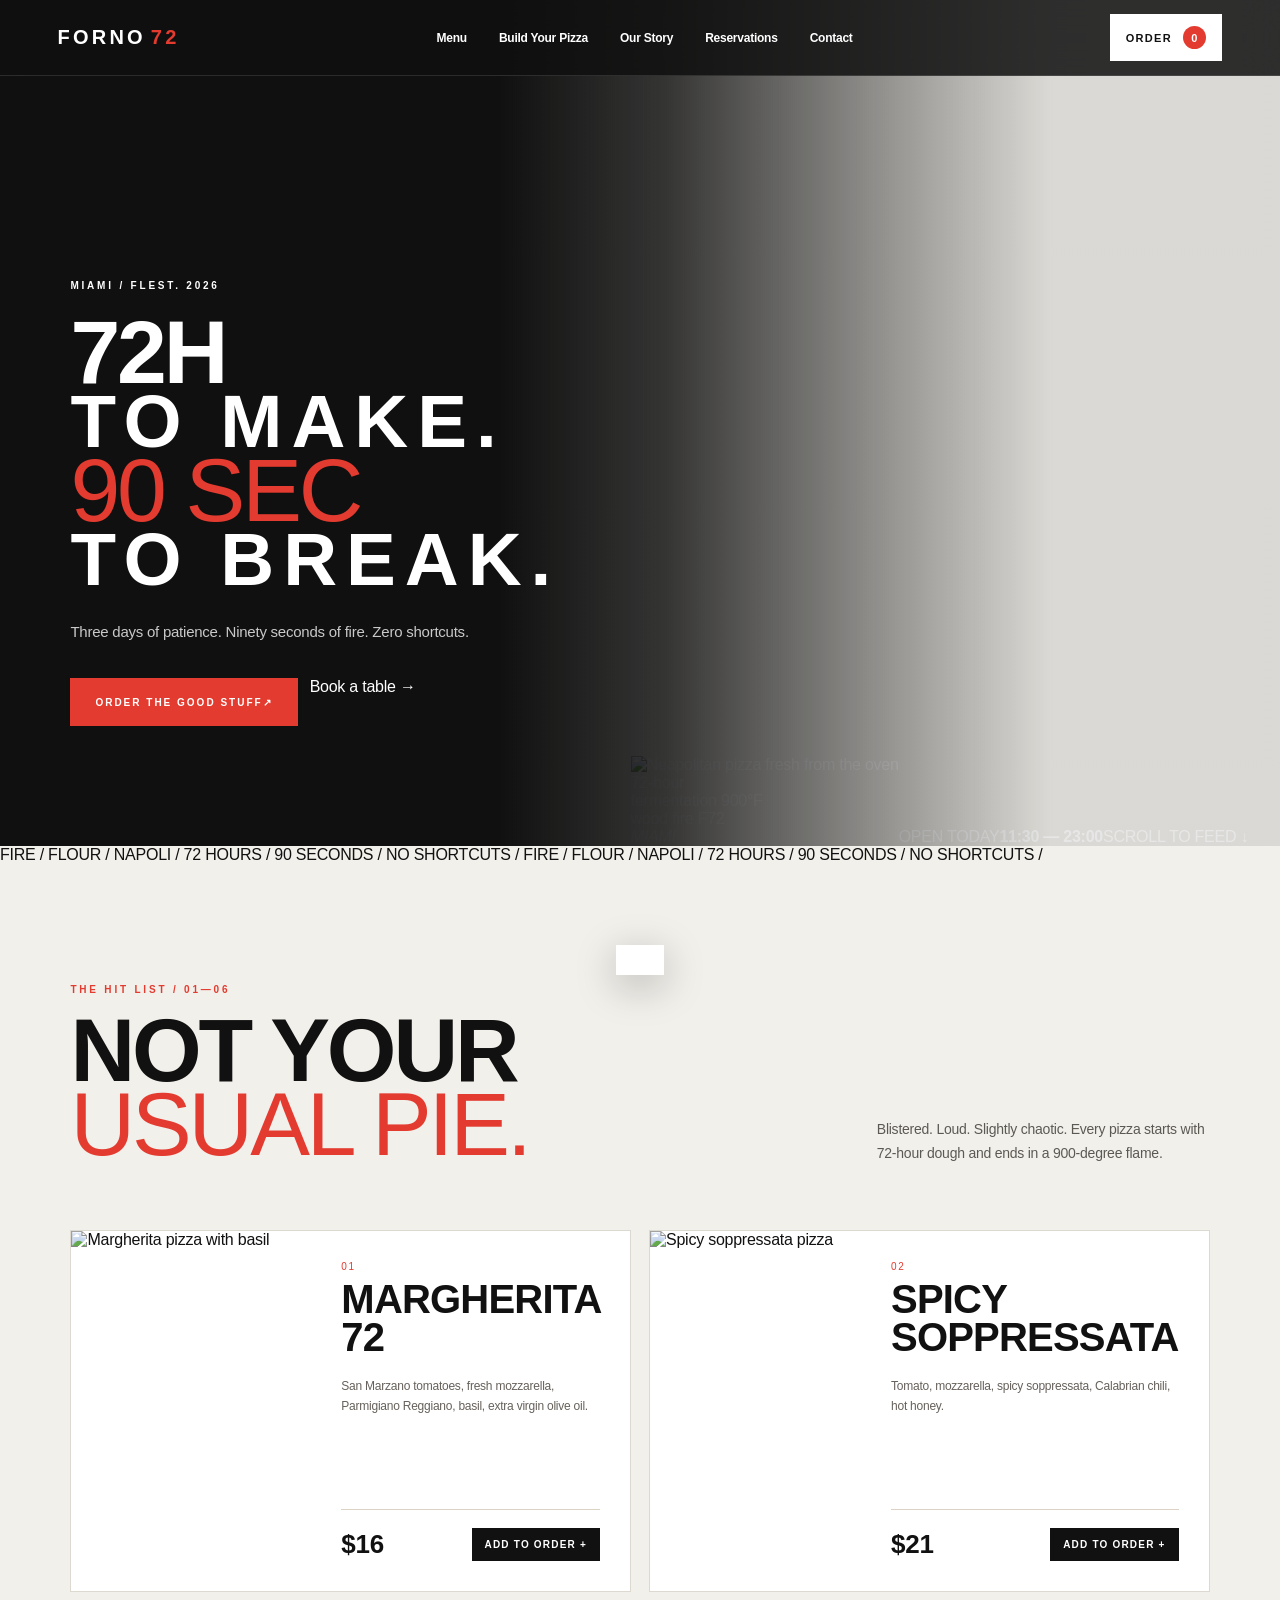
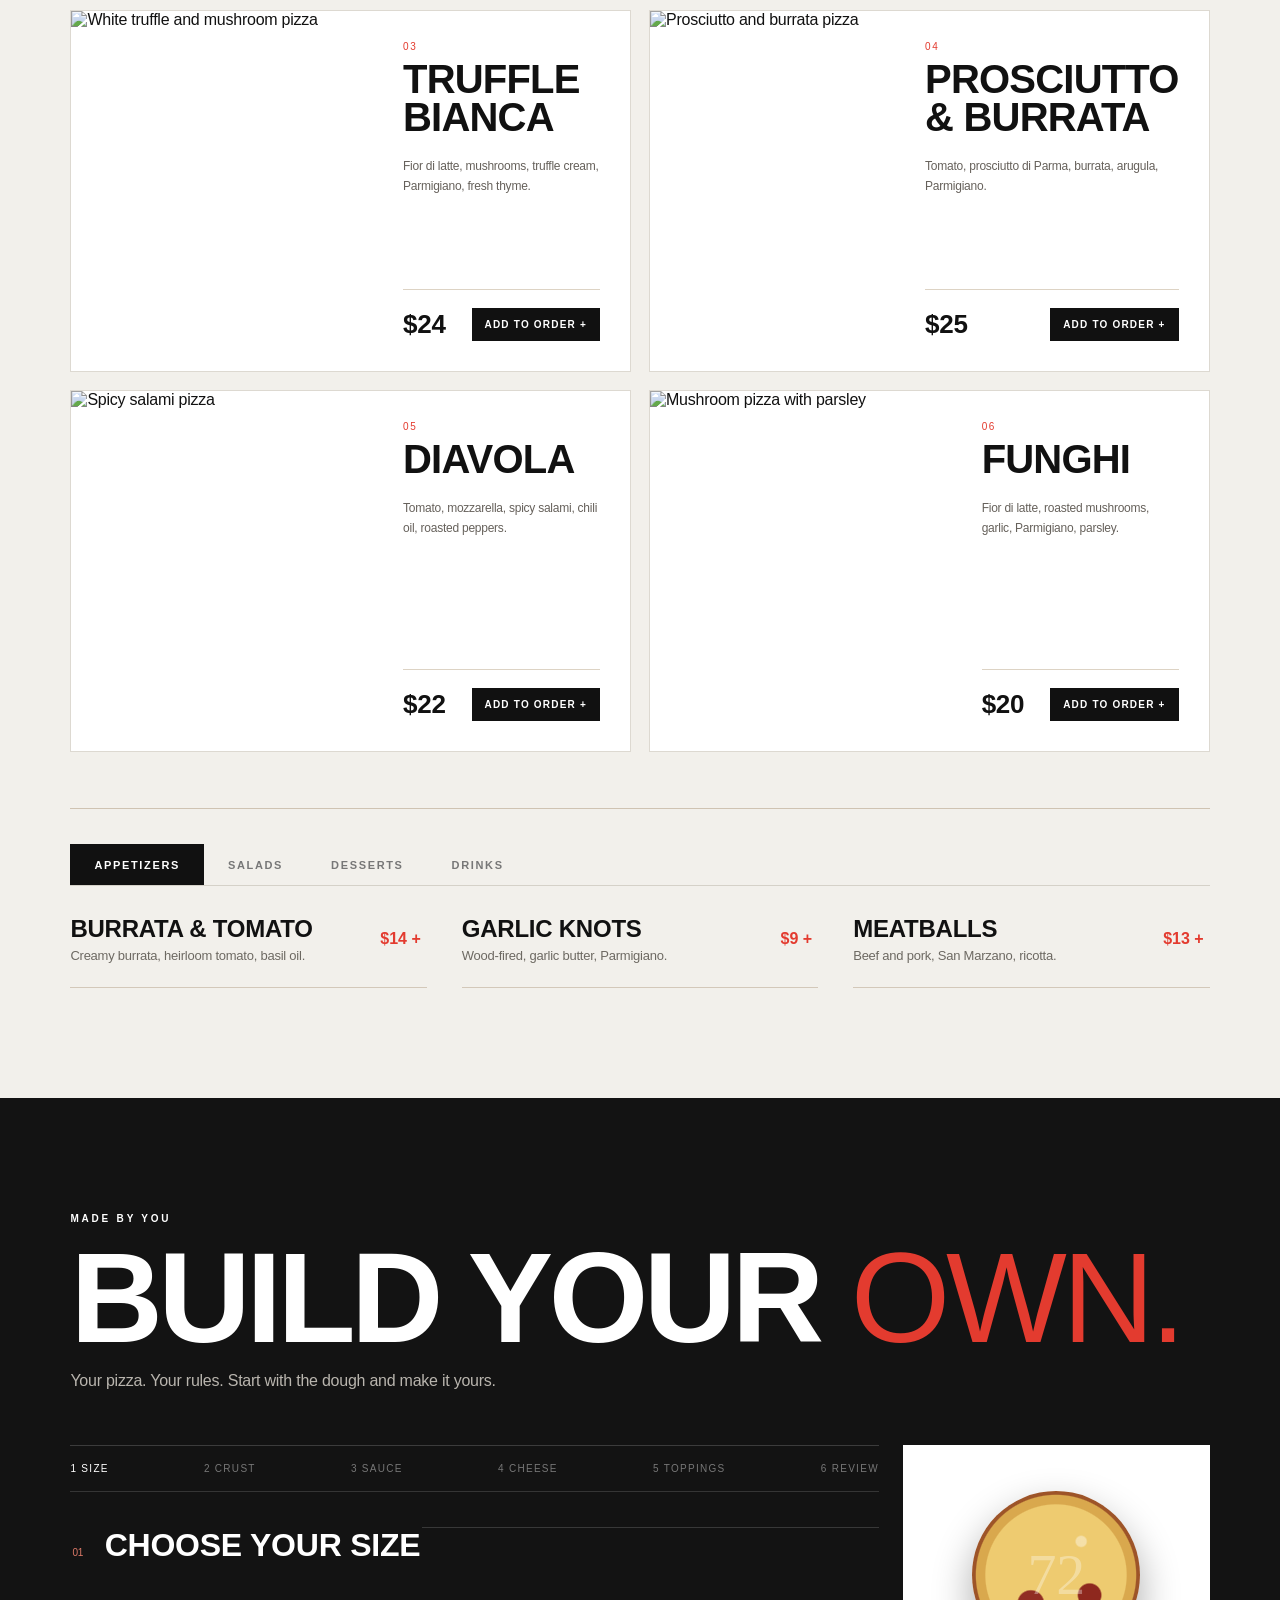
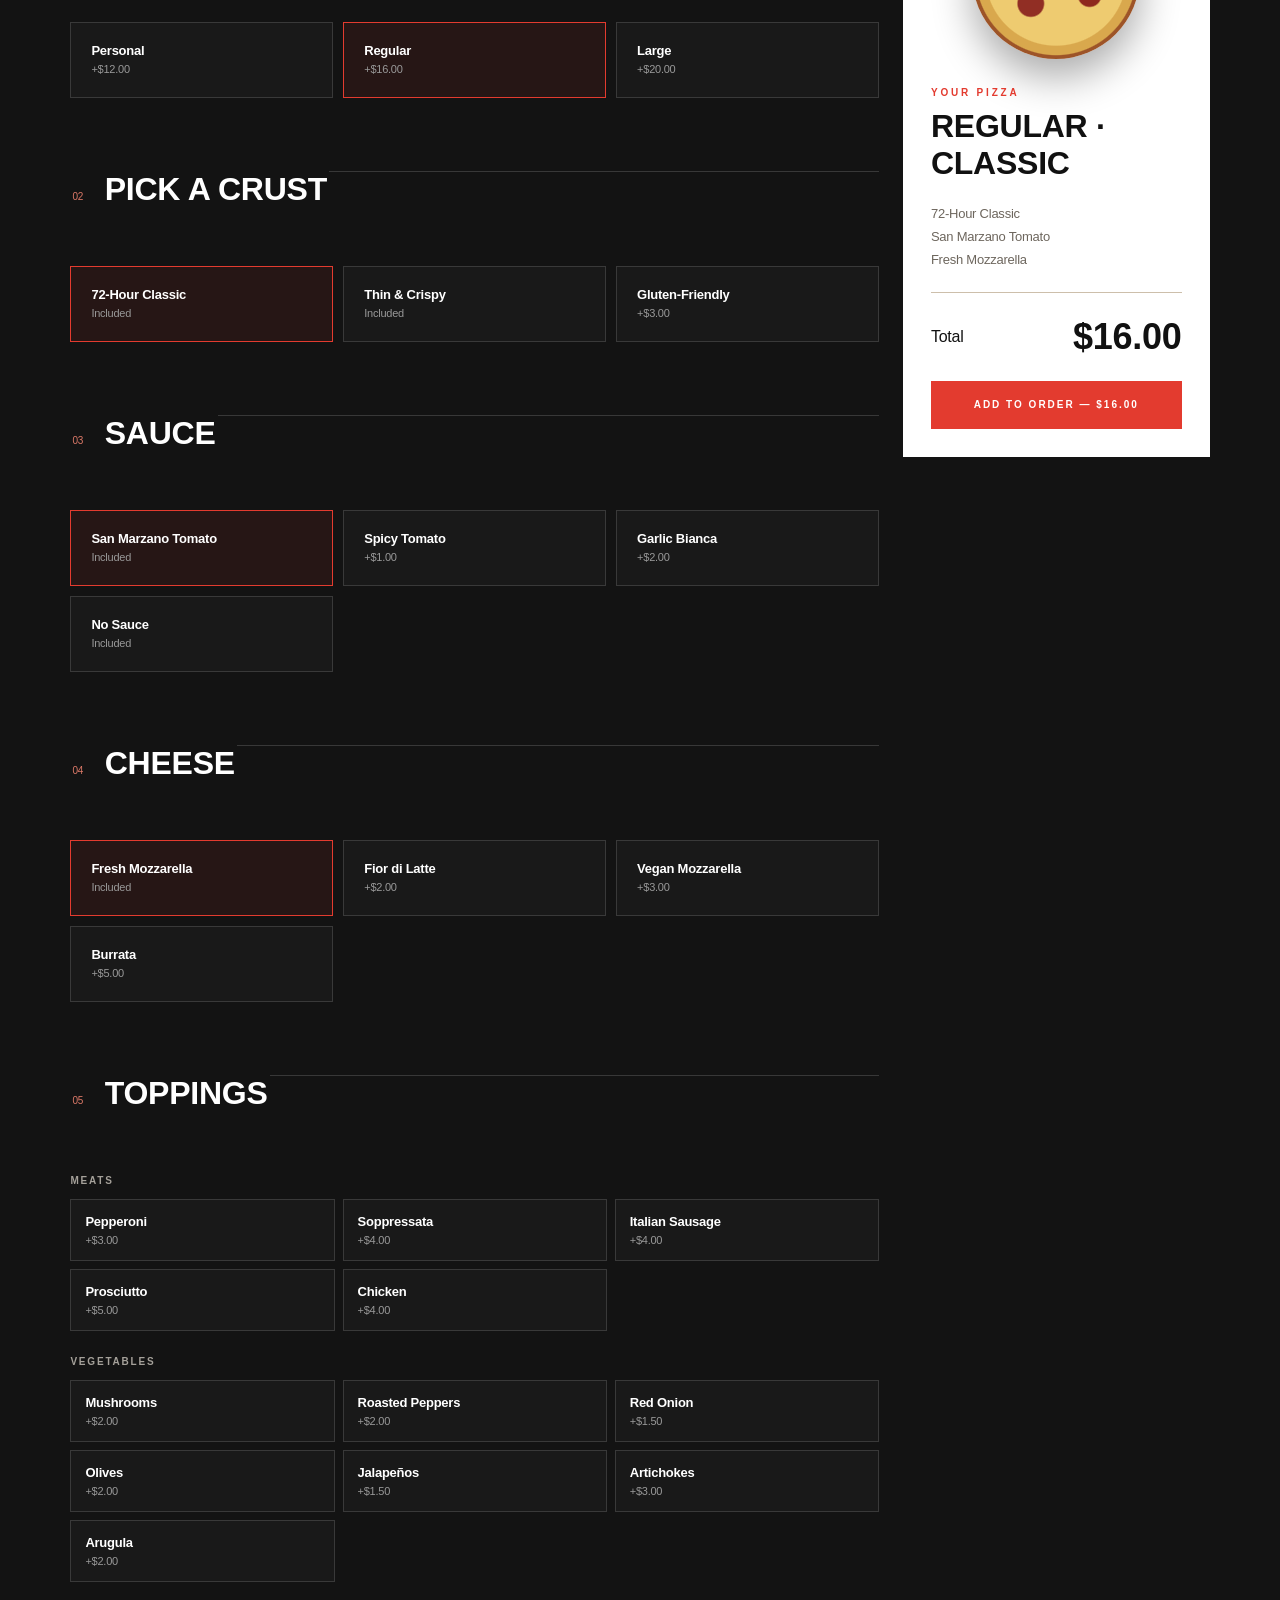
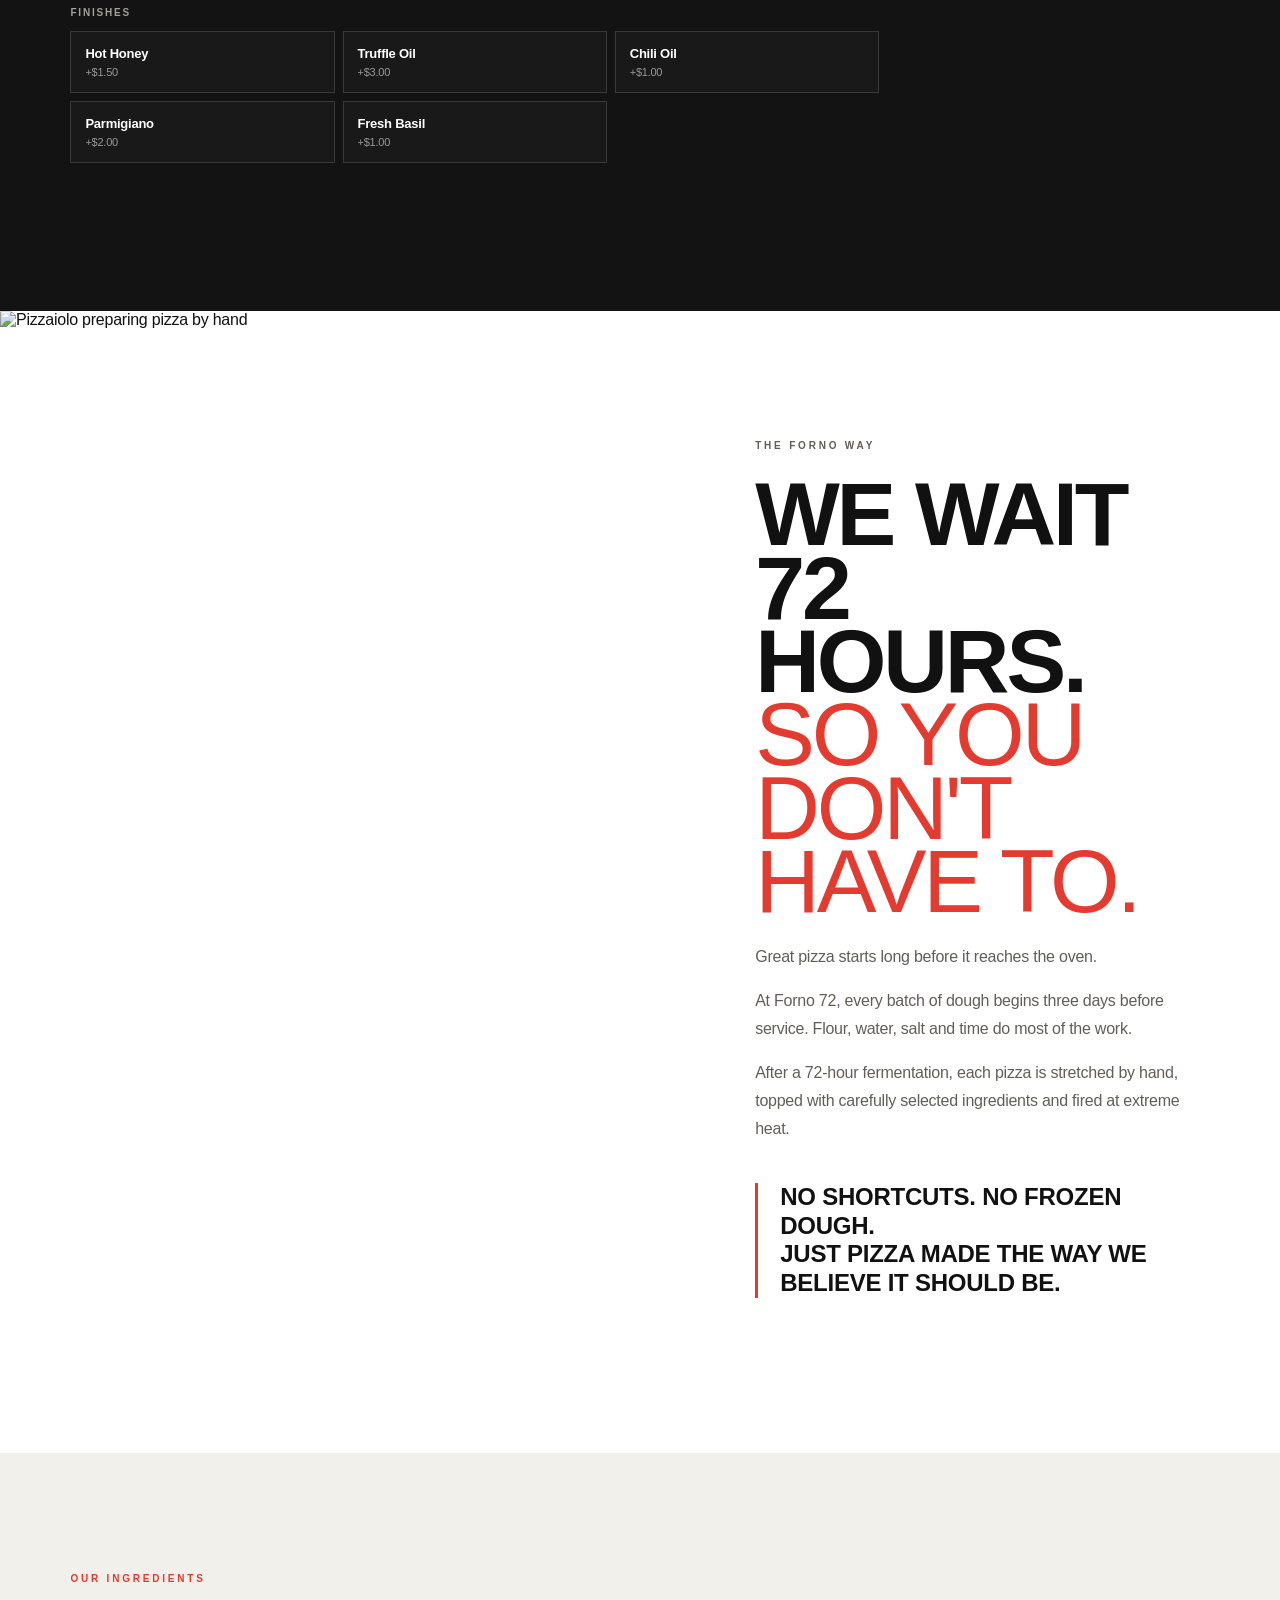
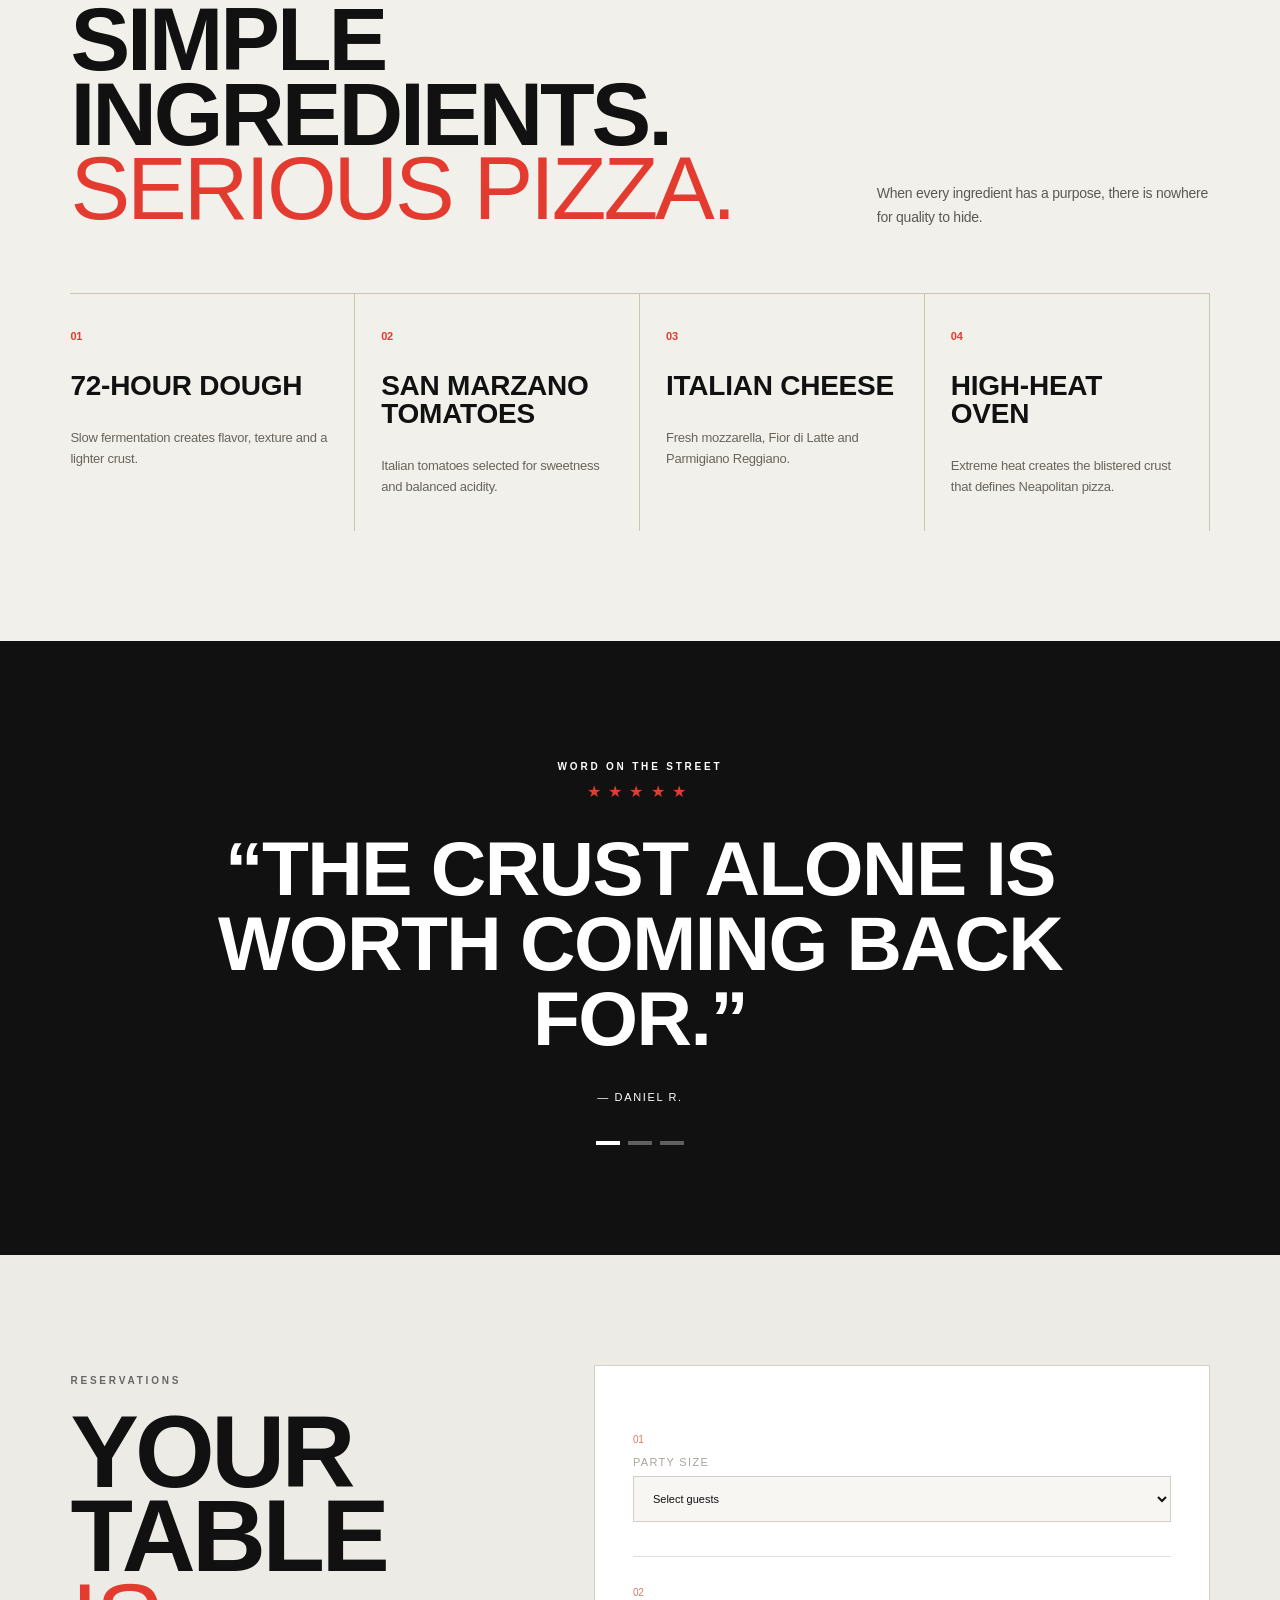
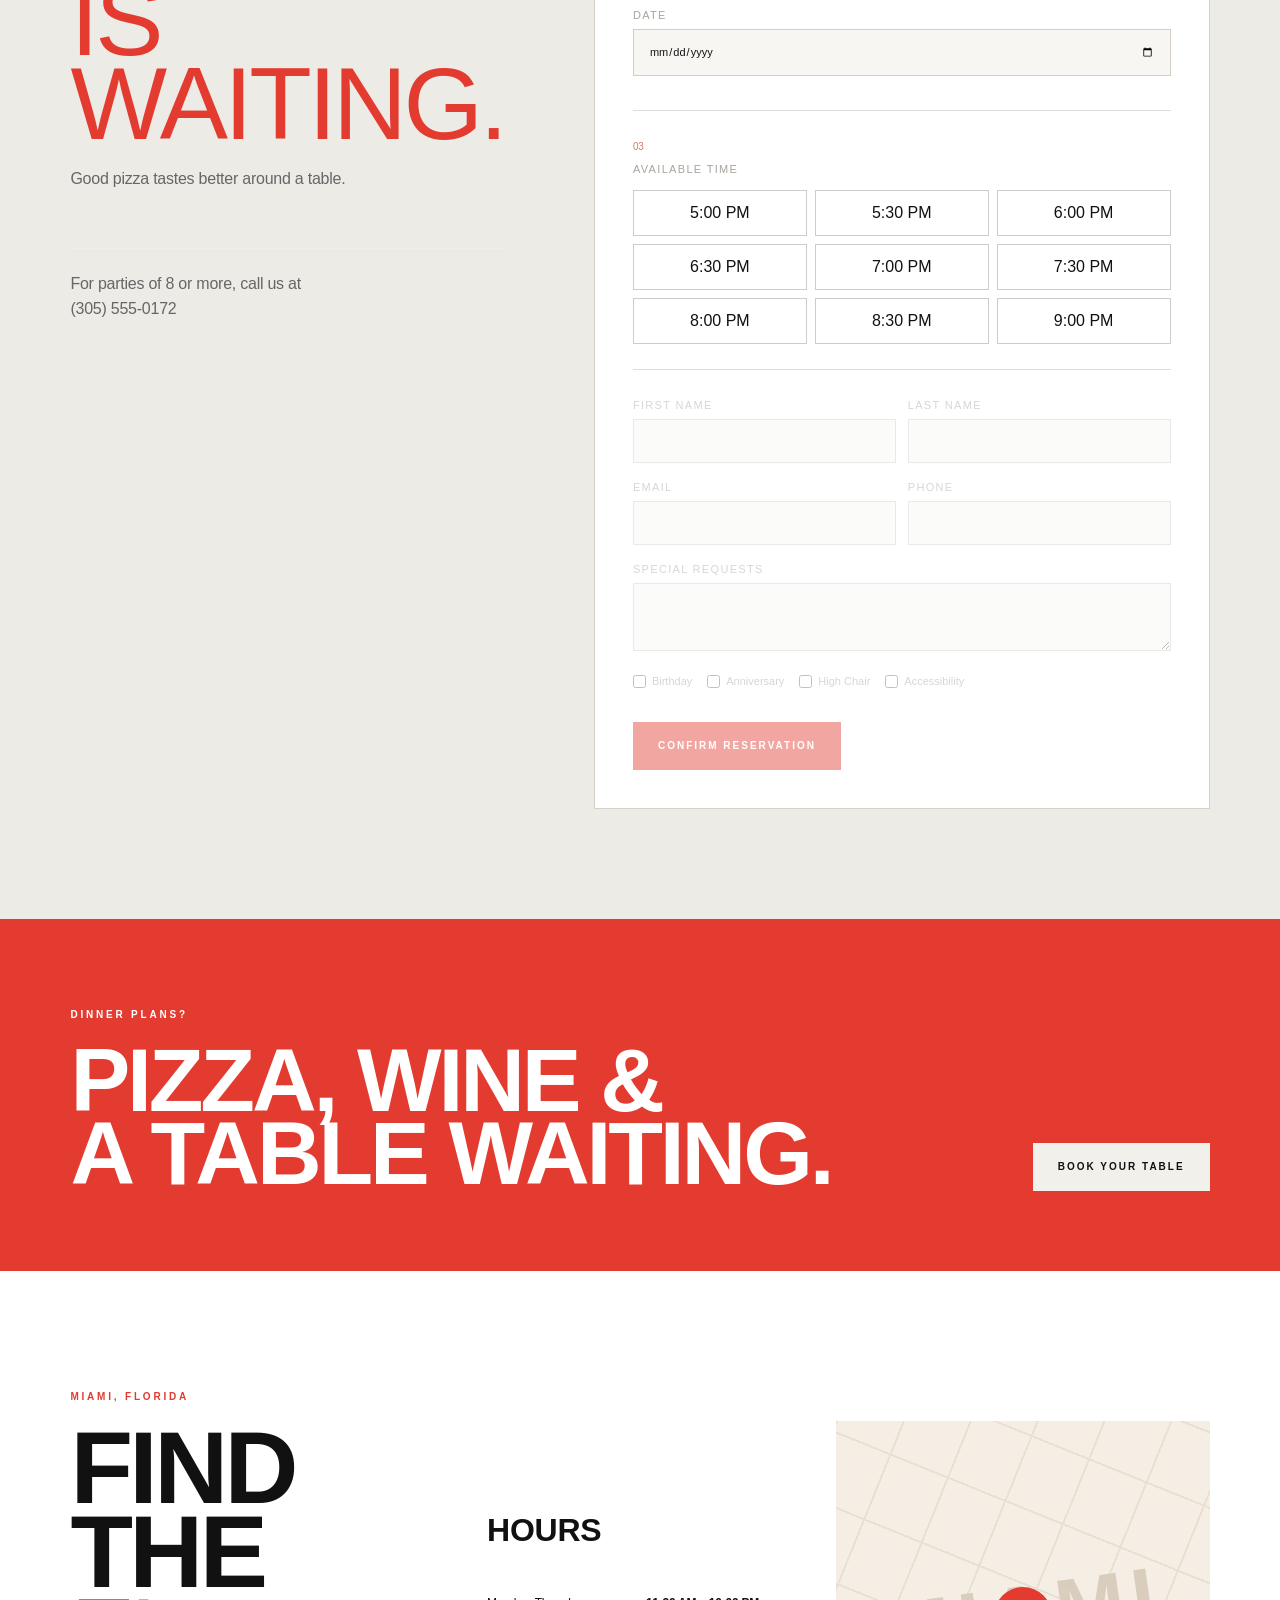
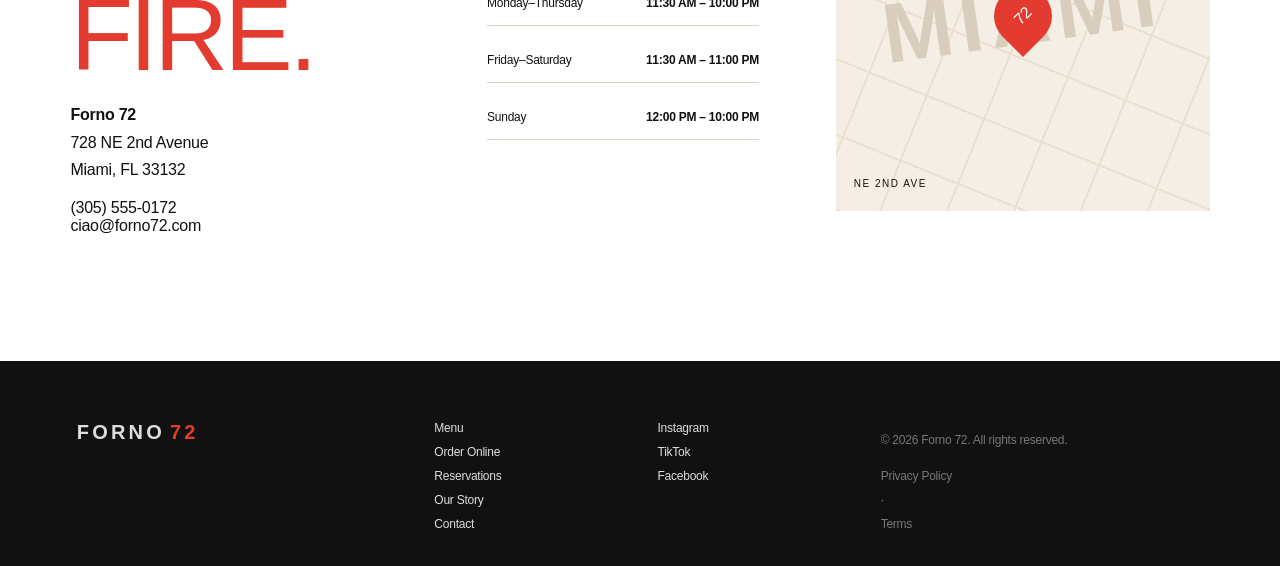
==== commit 599fb3ee: "Redesign Forno 72 with a distinctive campaign-style experience" ====
--- a/index.html
+++ b/index.html
@@ -13,7 +13,7 @@
   <meta name="twitter:description" content="Fire. Flour. Napoli. Order online or reserve your table." />
   <link rel="preconnect" href="https://fonts.googleapis.com">
   <link rel="preconnect" href="https://fonts.gstatic.com" crossorigin>
-  <link href="https://fonts.googleapis.com/css2?family=Barlow+Condensed:wght@600;700;800&family=Manrope:wght@400;500;600;700;800&display=swap" rel="stylesheet">
+  <link href="https://fonts.googleapis.com/css2?family=Archivo+Black&family=DM+Mono:wght@400;500&family=Inter:wght@400;500;600;700&display=swap" rel="stylesheet">
   <link rel="stylesheet" href="styles.css" />
   <link rel="stylesheet" href="modern.css" />
 </head>
@@ -25,18 +25,24 @@
   </header>
   <main id="top">
     <section class="hero">
-      <div class="hero-shade"></div>
+      <div class="hero-grid" aria-hidden="true"></div>
       <div class="hero-copy">
-        <p class="eyebrow">Fire · Flour · Napoli</p>
-        <h1>72 HOURS IN THE MAKING.<br><em>90 SECONDS IN THE FIRE.</em></h1>
-        <p>Our dough ferments for 72 hours before meeting a blazing hot oven, San Marzano tomatoes and carefully selected ingredients.</p>
-        <div class="actions"><a class="button button-red" href="#menu">Order a pizza</a><a class="button button-ghost" href="#reservations">Book a table</a></div>
-        <small><i></i> Open today · 11:30 AM – 11:00 PM</small>
+        <p class="eyebrow"><span>MIAMI / FL</span><span>EST. 2026</span></p>
+        <h1><span>72H</span><small>TO MAKE.</small><em>90 SEC</em><small>TO BREAK.</small></h1>
+        <p class="hero-lede">Three days of patience. Ninety seconds of fire. Zero shortcuts.</p>
+        <div class="actions"><a class="button button-red" href="#menu">Order the good stuff <b>↗</b></a><a class="text-link" href="#reservations">Book a table <b>→</b></a></div>
       </div>
-      <div class="hero-number" aria-hidden="true">72</div>
+      <div class="hero-visual">
+        <div class="pizza-window"><img src="https://images.unsplash.com/photo-1579751626657-72bc17010498?auto=format&fit=crop&w=1600&q=90" alt="Neapolitan pizza fresh from the oven"></div>
+        <span class="visual-note note-one">72-hour<br>fermentation</span>
+        <span class="visual-note note-two">900°F<br>wood fire</span>
+        <span class="visual-stamp">F72<br><i>MIAMI</i></span>
+      </div>
+      <div class="hero-status"><span><i></i> OPEN TODAY</span><b>11:30 — 23:00</b><a href="#menu">SCROLL TO FEED ↓</a></div>
     </section>
+    <div class="fire-ticker" aria-hidden="true"><div>FIRE / FLOUR / NAPOLI / 72 HOURS / 90 SECONDS / NO SHORTCUTS / FIRE / FLOUR / NAPOLI / 72 HOURS / 90 SECONDS / NO SHORTCUTS /</div></div>
     <section id="menu" class="section favorites">
-      <div class="section-heading"><div><p class="eyebrow red">Forno favorites</p><h2>THE PIZZAS PEOPLE<br><em>COME BACK FOR.</em></h2></div><p>Blistered crusts, honest ingredients, and just enough fire. Every pizza starts with our 72-hour dough.</p></div>
+      <div class="section-heading"><div><p class="eyebrow red">THE HIT LIST / 01—06</p><h2>NOT YOUR<br><em>USUAL PIE.</em></h2></div><p>Blistered. Loud. Slightly chaotic. Every pizza starts with 72-hour dough and ends in a 900-degree flame.</p></div>
       <div class="pizza-grid" id="pizza-grid"></div>
       <div class="menu-more">
         <div class="menu-tabs" role="tablist" aria-label="Menu categories"><button class="active" data-category="appetizers">Appetizers</button><button data-category="salads">Salads</button><button data-category="desserts">Desserts</button><button data-category="drinks">Drinks</button></div>
--- a/modern.css
+++ b/modern.css
@@ -0,0 +1,19 @@
+/* Forno 72 — contemporary visual system */
+:root{--red:#e33b2f;--ink:#111;--cream:#f2f0eb;--white:#fff;--olive:#4b5945;--line:#d5d1c8;--display:"Barlow Condensed",Impact,sans-serif;--sans:"Manrope",Arial,sans-serif}
+body{background:var(--cream);font-family:var(--sans);letter-spacing:-.015em}body,button,input,select,textarea{font-family:var(--sans)}
+.eyebrow{font-size:10px;letter-spacing:.28em}.site-header{height:76px;padding:0 4.5vw;background:#101010d9;backdrop-filter:blur(14px);border-color:#ffffff1f}.site-header.scrolled{height:64px;background:#111}.brand{font-size:20px;font-weight:800;letter-spacing:.16em}.brand b{font:800 20px var(--sans);color:var(--red);margin-left:5px}.site-header nav{gap:32px;font-size:12px;font-weight:600}.cart-trigger,.icon-button{border:0;background:#fff;color:#111;padding:12px 16px}.cart-trigger span{background:var(--red);color:#fff}.button{min-height:48px;padding:14px 24px;font-size:10px;letter-spacing:.2em}.button-red{background:var(--red)}
+.hero{min-height:720px;height:94vh;background-position:68% center}.hero::before{content:"";position:absolute;inset:0;background:linear-gradient(90deg,#101010 0%,#101010 39%,#101010d6 52%,#1010101a 82%);z-index:1}.hero-shade{background:linear-gradient(0deg,#0008,transparent 38%);z-index:1}.hero-copy{padding:0 5.5vw 10vh;max-width:790px}.hero h1,.section h2,.story-section h2,.reservation-cta h2{font-family:var(--display);font-weight:700;font-style:normal;text-transform:uppercase;letter-spacing:-.035em}.hero h1{font-size:clamp(64px,7vw,108px);line-height:.84;margin:24px 0 28px}.hero h1 em,.section h2 em,.story-section h2 em{font-style:normal;color:var(--red)}.hero-copy>p:not(.eyebrow){font-size:15px;line-height:1.7;max-width:550px;color:#c9c9c9}.hero .actions{margin-top:34px}.hero-number{right:3vw;bottom:0;font:800 18vw/.72 var(--display);color:transparent;-webkit-text-stroke:1px #ffffff30}
+.section{padding:110px 5.5vw}.section-heading{grid-template-columns:1.25fr .55fr;margin-bottom:50px}.section-heading h2{font-size:clamp(58px,7vw,96px);line-height:.83;margin:18px 0}.section-heading>p{font-size:14px}.favorites{background:#f2f0eb}.pizza-grid{grid-template-columns:repeat(2,1fr);gap:18px}.pizza-card{display:grid;grid-template-columns:1.08fr .92fr;min-height:360px;background:#fff;border:1px solid #ddd9d1}.pizza-card img{height:100%;aspect-ratio:auto;min-height:360px}.pizza-card>div{display:flex;flex-direction:column;padding:30px}.pizza-card h3{font:700 40px/.95 var(--display);text-transform:uppercase;letter-spacing:-.02em}.pizza-card p{font-size:12px;line-height:1.7}.pizza-card footer{margin-top:auto}.pizza-card footer b{font:700 26px var(--display)}.pizza-card button{background:var(--ink);color:#fff;padding:11px 13px;transition:.2s}.pizza-card button:hover{background:var(--red)}
+.menu-more{margin-top:56px}.menu-tabs{gap:0;border-bottom:1px solid var(--line)}.menu-tabs button{padding:15px 24px;margin-bottom:-1px}.menu-tabs button.active{background:var(--ink);color:#fff;border:0}.menu-list{margin-top:5px}.menu-item h3{font:700 24px var(--display);text-transform:uppercase}.menu-item button{color:var(--red)}
+.builder-section{background:#131313;padding-top:105px}.builder-intro{text-align:left;margin:0 0 55px;max-width:100%}.builder-intro h2{font-size:clamp(72px,10vw,138px);line-height:.78}.builder-intro>p:last-child{font-size:16px}.builder-layout{grid-template-columns:1.45fr .55fr;gap:24px}.builder-progress{position:sticky;top:64px;z-index:3;background:#131313;border-bottom:1px solid #ffffff25;padding:17px 0;color:#777}.builder-progress .active{color:#fff}.builder-form legend{font:700 32px var(--display);text-transform:uppercase}.choice span{border-color:#ffffff24;background:#191919}.choice input:checked+span{border-color:var(--red);background:#e33b2f17}.choice strong{font-size:13px}.pizza-summary{background:#fff;padding:28px;top:84px}.pizza-disc{width:168px;height:168px}.pizza-summary h3{font:700 32px var(--display);text-transform:uppercase}.summary-total strong{font:700 36px var(--display)}
+.story-section{background:#fff;grid-template-columns:1.08fr .92fr}.story-image{clip-path:polygon(0 0,100% 0,91% 100%,0 100%)}.story-copy{padding:9vw 7vw 9vw 5vw}.story-copy h2{font-size:clamp(60px,7vw,96px);line-height:.82}.story-copy blockquote{font:700 24px/1.2 var(--display);text-transform:uppercase}.ingredient-grid article h3{font:700 28px/1 var(--display);text-transform:uppercase}
+.testimonials{background:#111;min-height:540px}.stars{color:var(--red)}.quote blockquote{font:700 clamp(42px,6vw,82px)/.98 var(--display);text-transform:uppercase;letter-spacing:-.02em}.quote-dots button{height:4px}
+.reservation-section{background:#edebe6;color:#111;grid-template-columns:.75fr 1.25fr}.reservation-copy h2{font-size:clamp(64px,8vw,108px);line-height:.82}.reservation-copy p,.reservation-meta{color:#666}.reservation-form{background:#fff;color:#111;border:1px solid var(--line)}.reservation-form input,.reservation-form select,.reservation-form textarea{color:#111;border-color:#d2cec5;background:#f7f6f3}.reservation-form select option{color:#111}.form-step{border-color:#ddd}.time-grid button{color:#111;border-color:#ccc}.time-grid button.active{background:var(--red);color:#fff}.guest-details{border-top:0}.reservation-cta{background:var(--red);padding:80px 5.5vw}.reservation-cta h2{font-size:clamp(56px,7vw,92px);line-height:.82}
+.location{background:#fff}.location h2{font-size:clamp(64px,8vw,108px);line-height:.82}.hours h3{font:700 32px var(--display);text-transform:uppercase}.map-placeholder{background-color:#e9e7e1}.map-placeholder>span{font:700 84px var(--display);letter-spacing:.08em}.footer{background:#111;padding-top:60px}.footer .brand b{font-family:var(--sans)}
+.cart-drawer h2{font:700 46px var(--display);text-transform:uppercase}.cart-item h3{font:700 24px var(--display);text-transform:uppercase}.product-detail h2,.checkout-main h2,.confirmation h2{font-family:var(--display);font-weight:700;text-transform:uppercase}.product-detail h2{font-size:56px}.checkout-main h2{font-size:64px}.product-detail .price,.checkout-summary-total{font-family:var(--display);font-weight:700}
+@media(max-width:1050px){.pizza-grid{grid-template-columns:1fr}.builder-layout{grid-template-columns:1fr}.story-image{clip-path:none}.site-header nav{gap:18px}.hero::before{background:linear-gradient(90deg,#101010f5 0%,#101010d9 48%,#10101038)}}
+@media(max-width:760px){.site-header{padding:0 18px}.site-header nav.open{top:64px}.hero{height:88vh;min-height:690px;background-position:63% center}.hero::before{background:linear-gradient(0deg,#101010 0%,#101010d4 62%,#1010105e)}.hero-copy{padding:0 20px 6vh}.hero h1{font-size:58px;line-height:.86}.hero-number{font-size:36vw}.section{padding:78px 20px}.section-heading{display:block}.section-heading h2{font-size:60px}.pizza-card{display:block;min-height:0}.pizza-card img{height:280px;min-height:0}.pizza-card>div{padding:24px}.pizza-card h3{font-size:36px}.builder-section{padding-top:78px}.builder-intro h2{font-size:78px}.builder-layout{display:block}.builder-progress{top:64px}.pizza-summary{position:sticky;bottom:0;top:auto;z-index:5;border-top:3px solid var(--red);margin:0 -8px}.pizza-summary .pizza-orbit,.pizza-summary ul{display:none}.pizza-summary h3{font-size:22px}.story-copy{padding:70px 20px}.story-copy h2{font-size:64px}.quote blockquote{font-size:46px}.reservation-section{padding:76px 20px}.reservation-copy h2{font-size:68px}.reservation-cta{padding:65px 20px}.location h2{font-size:72px}}
+@media(max-width:430px){.hero h1{font-size:51px}.hero-copy>p:not(.eyebrow){font-size:13px}.hero .actions{display:grid;grid-template-columns:1fr 1fr}.hero .button{padding:12px 8px}.pizza-card img{height:240px}.menu-tabs button{padding:13px 14px}.builder-intro h2{font-size:68px}.choice-grid,.topping-grid{grid-template-columns:1fr 1fr}.pizza-summary{margin:0}.reservation-form{padding:20px 16px}.quote blockquote{font-size:40px}}
+@media(max-width:1050px){.story-section,.reservation-section{grid-template-columns:1fr}.location{grid-template-columns:1fr 1fr}.map-placeholder{grid-column:1/3}}
+@media(max-width:760px){.location{grid-template-columns:1fr}.map-placeholder{grid-column:auto}.reservation-form{width:100%;min-width:0}}
+
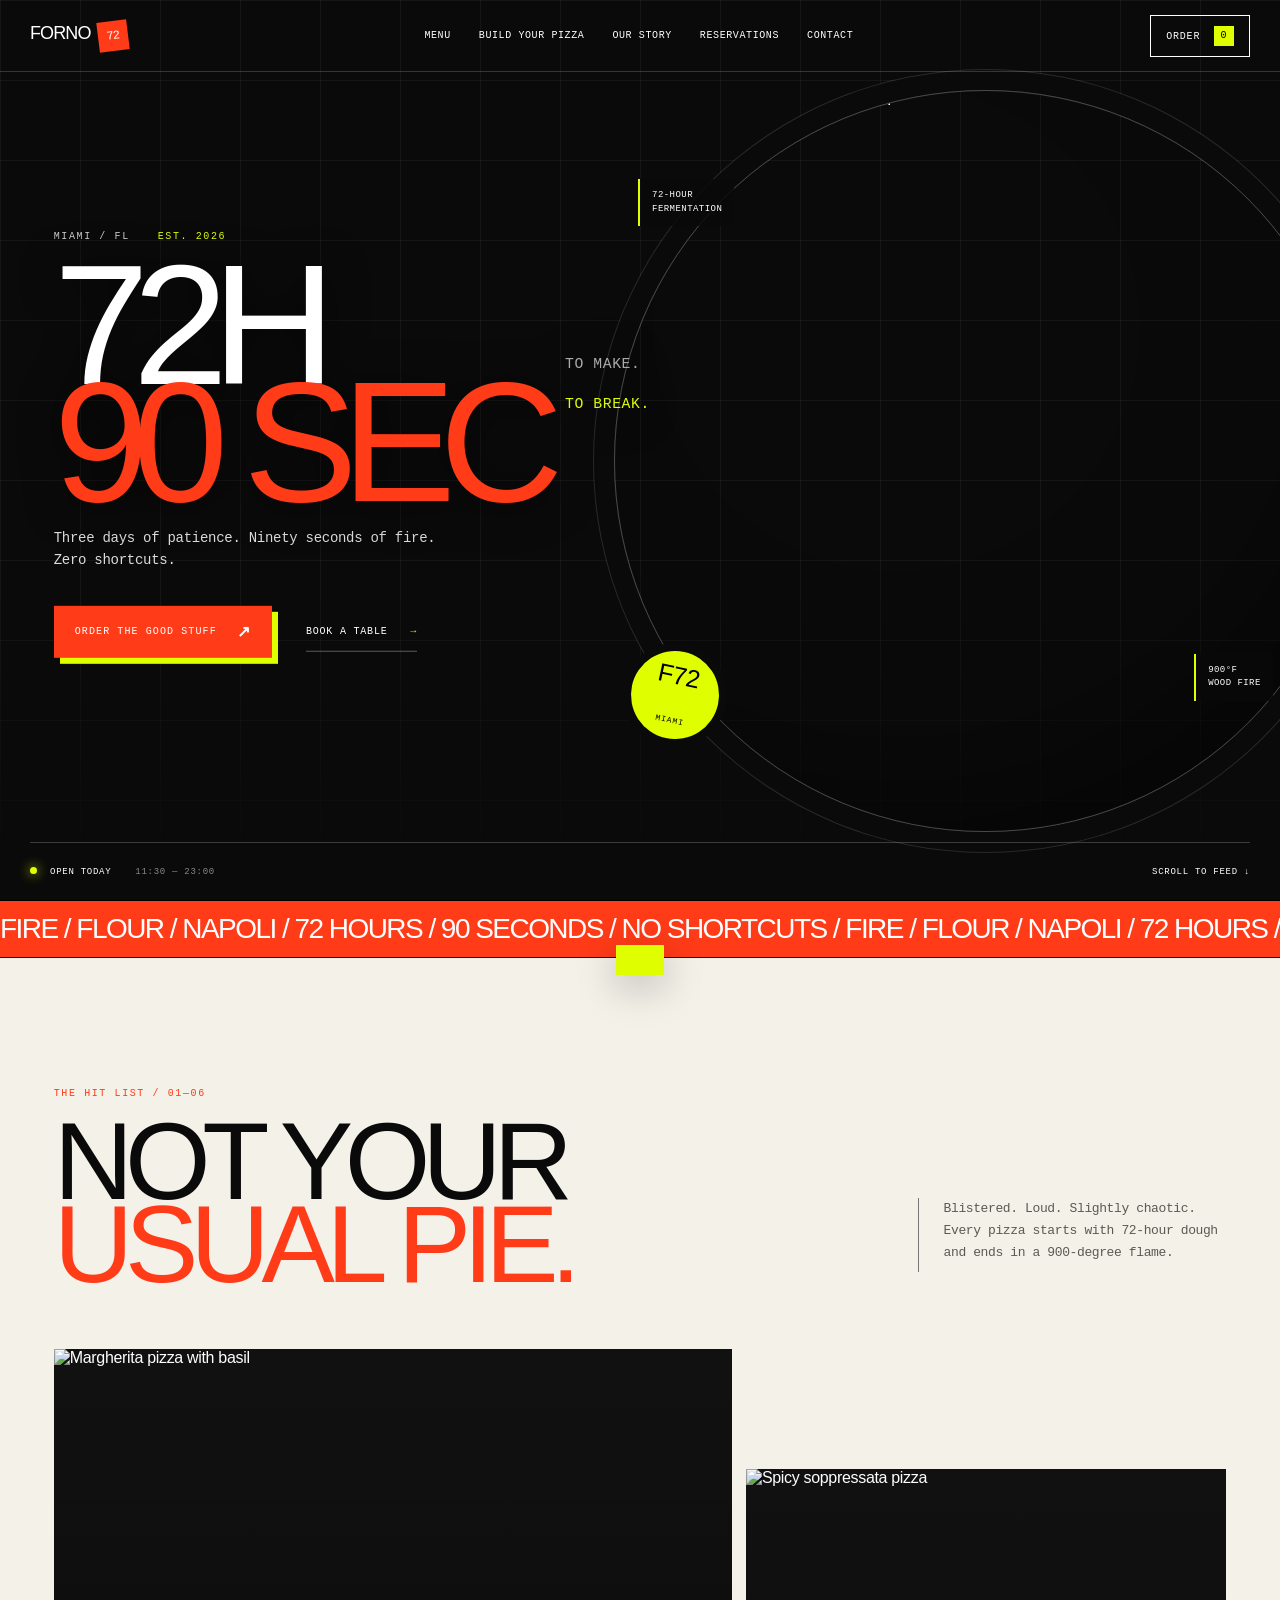
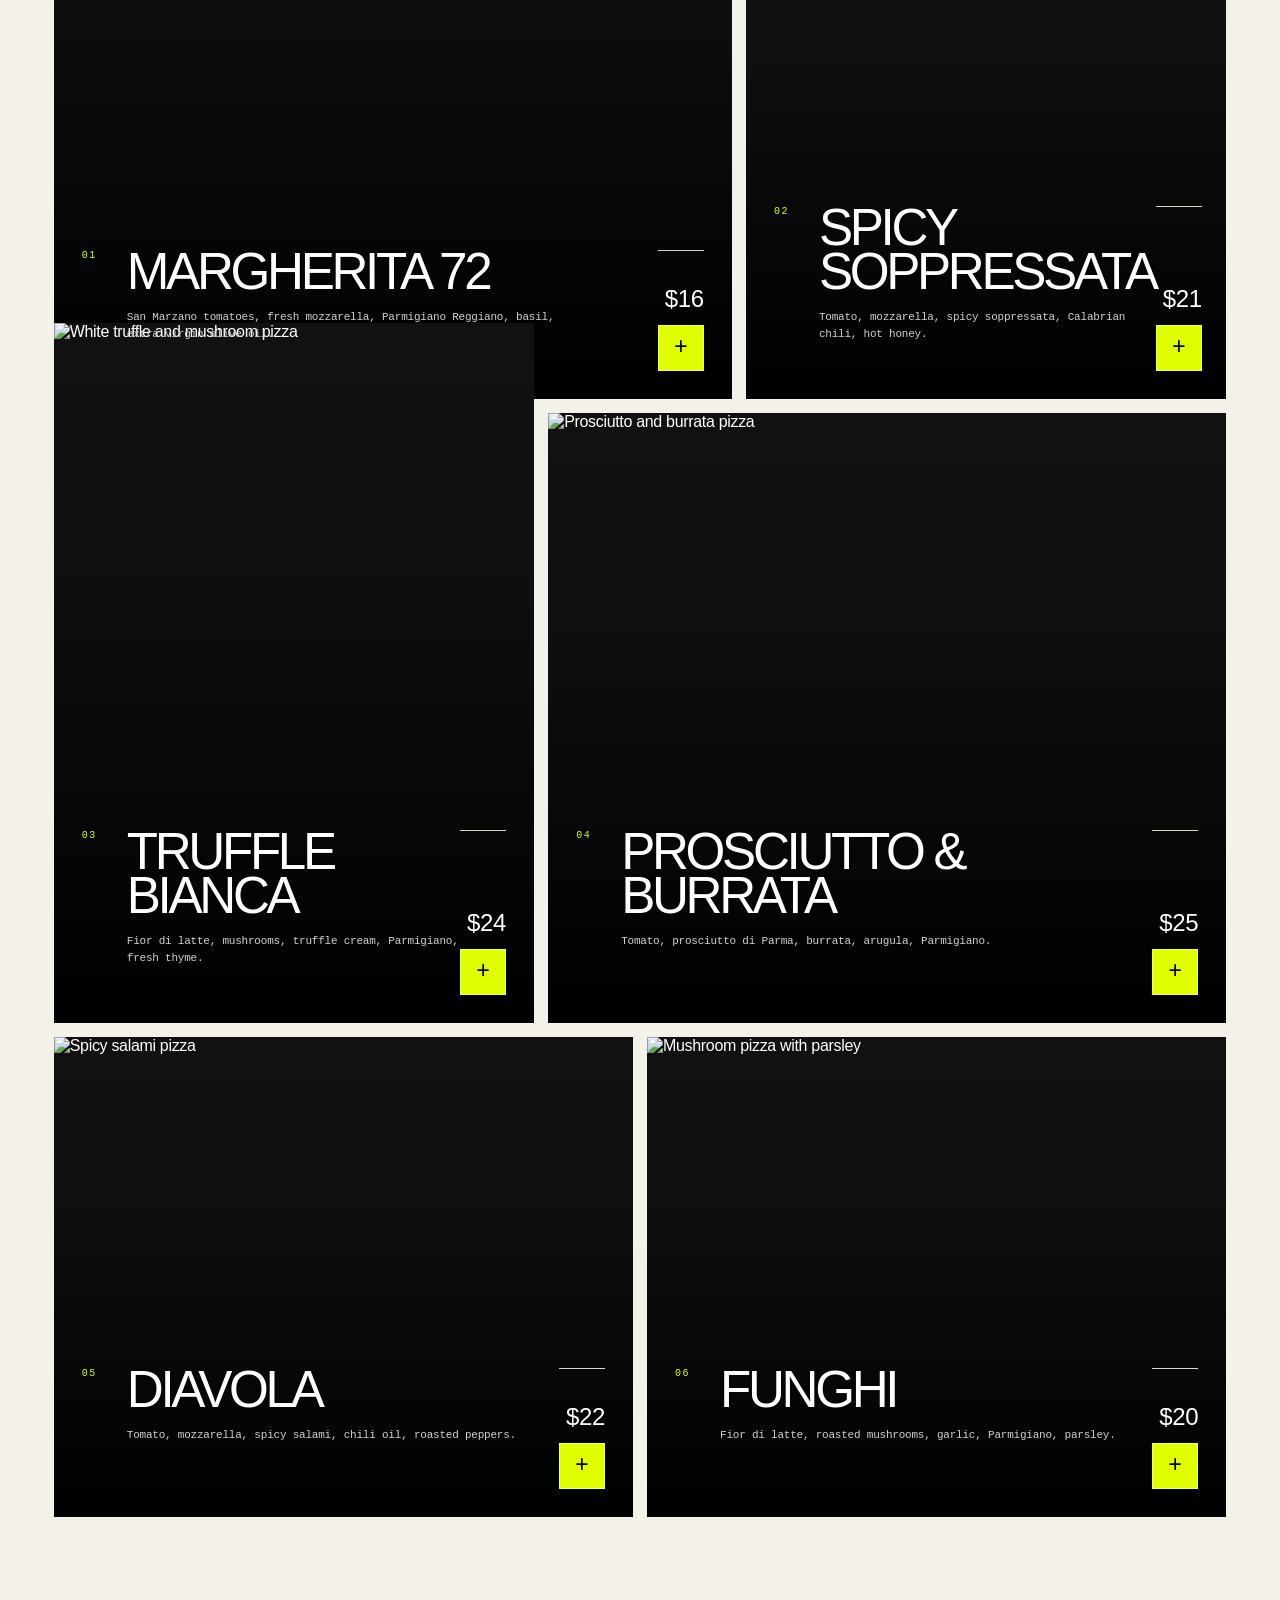
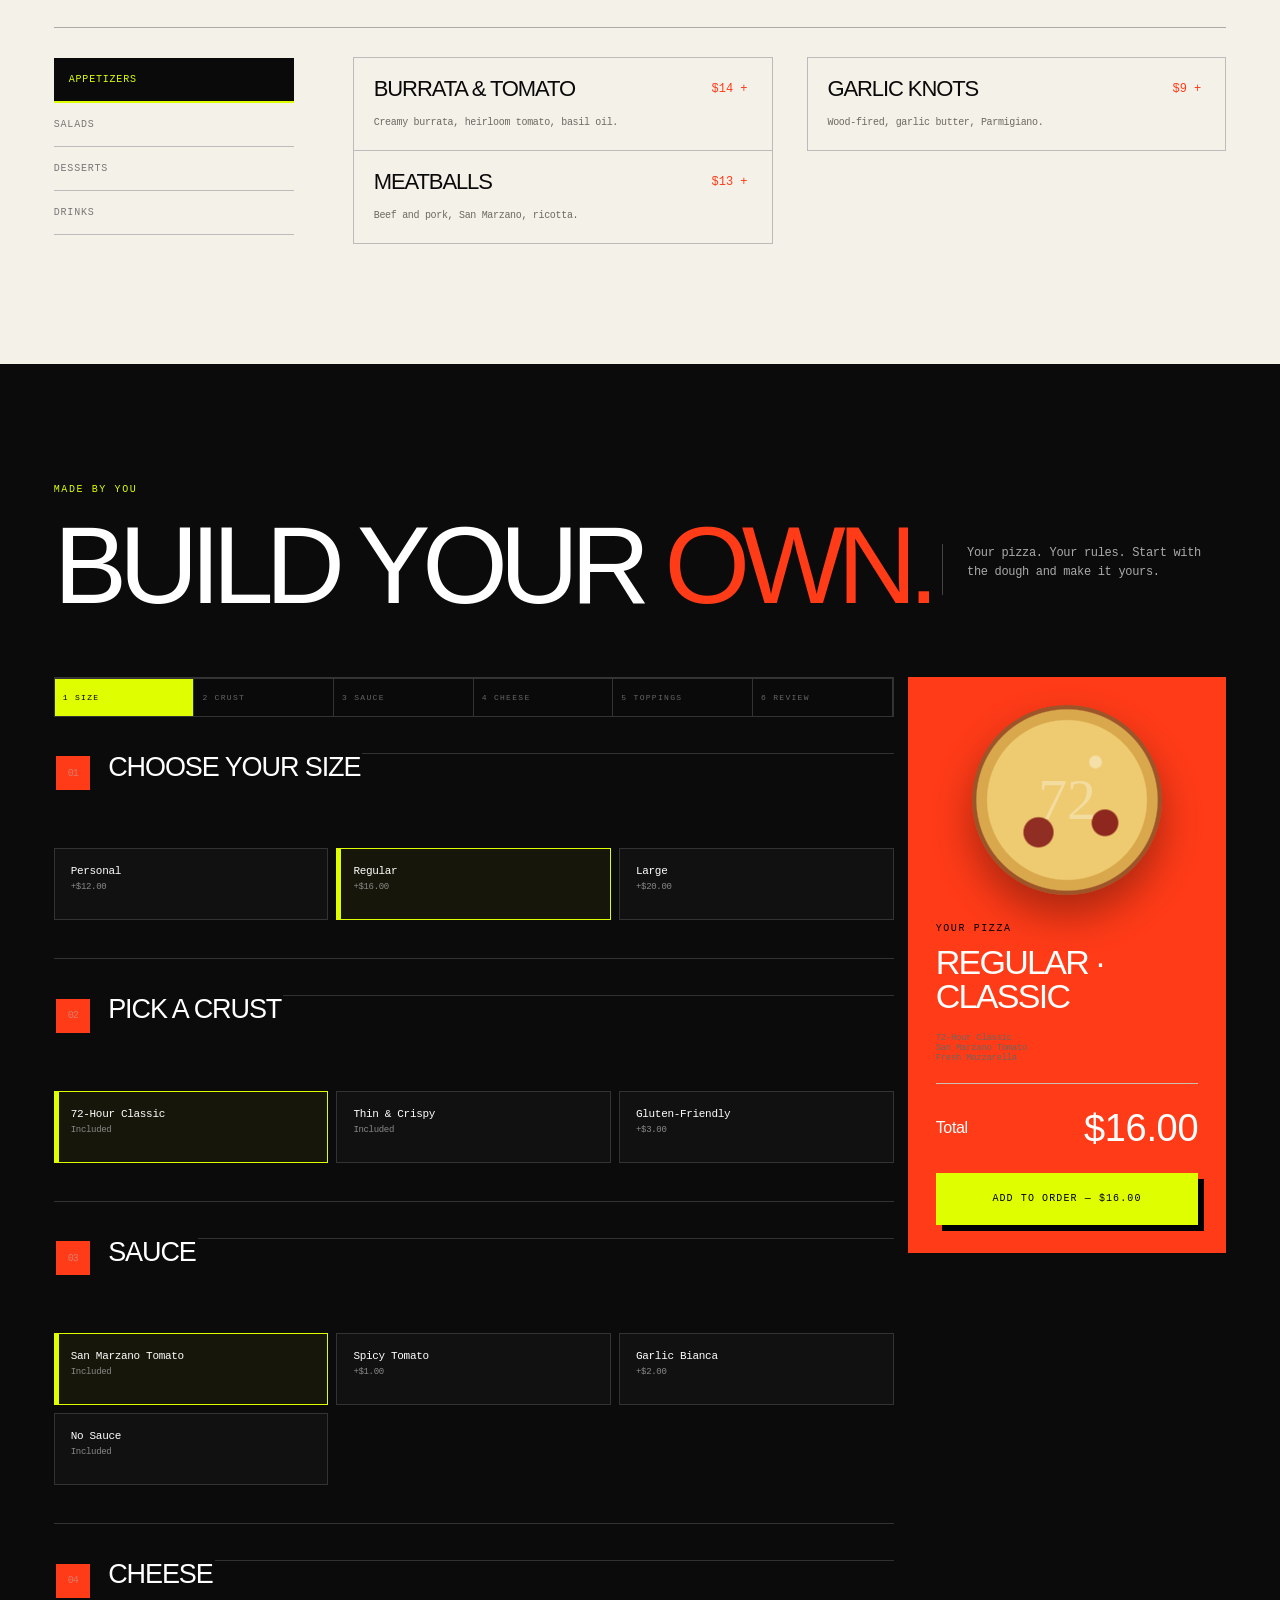
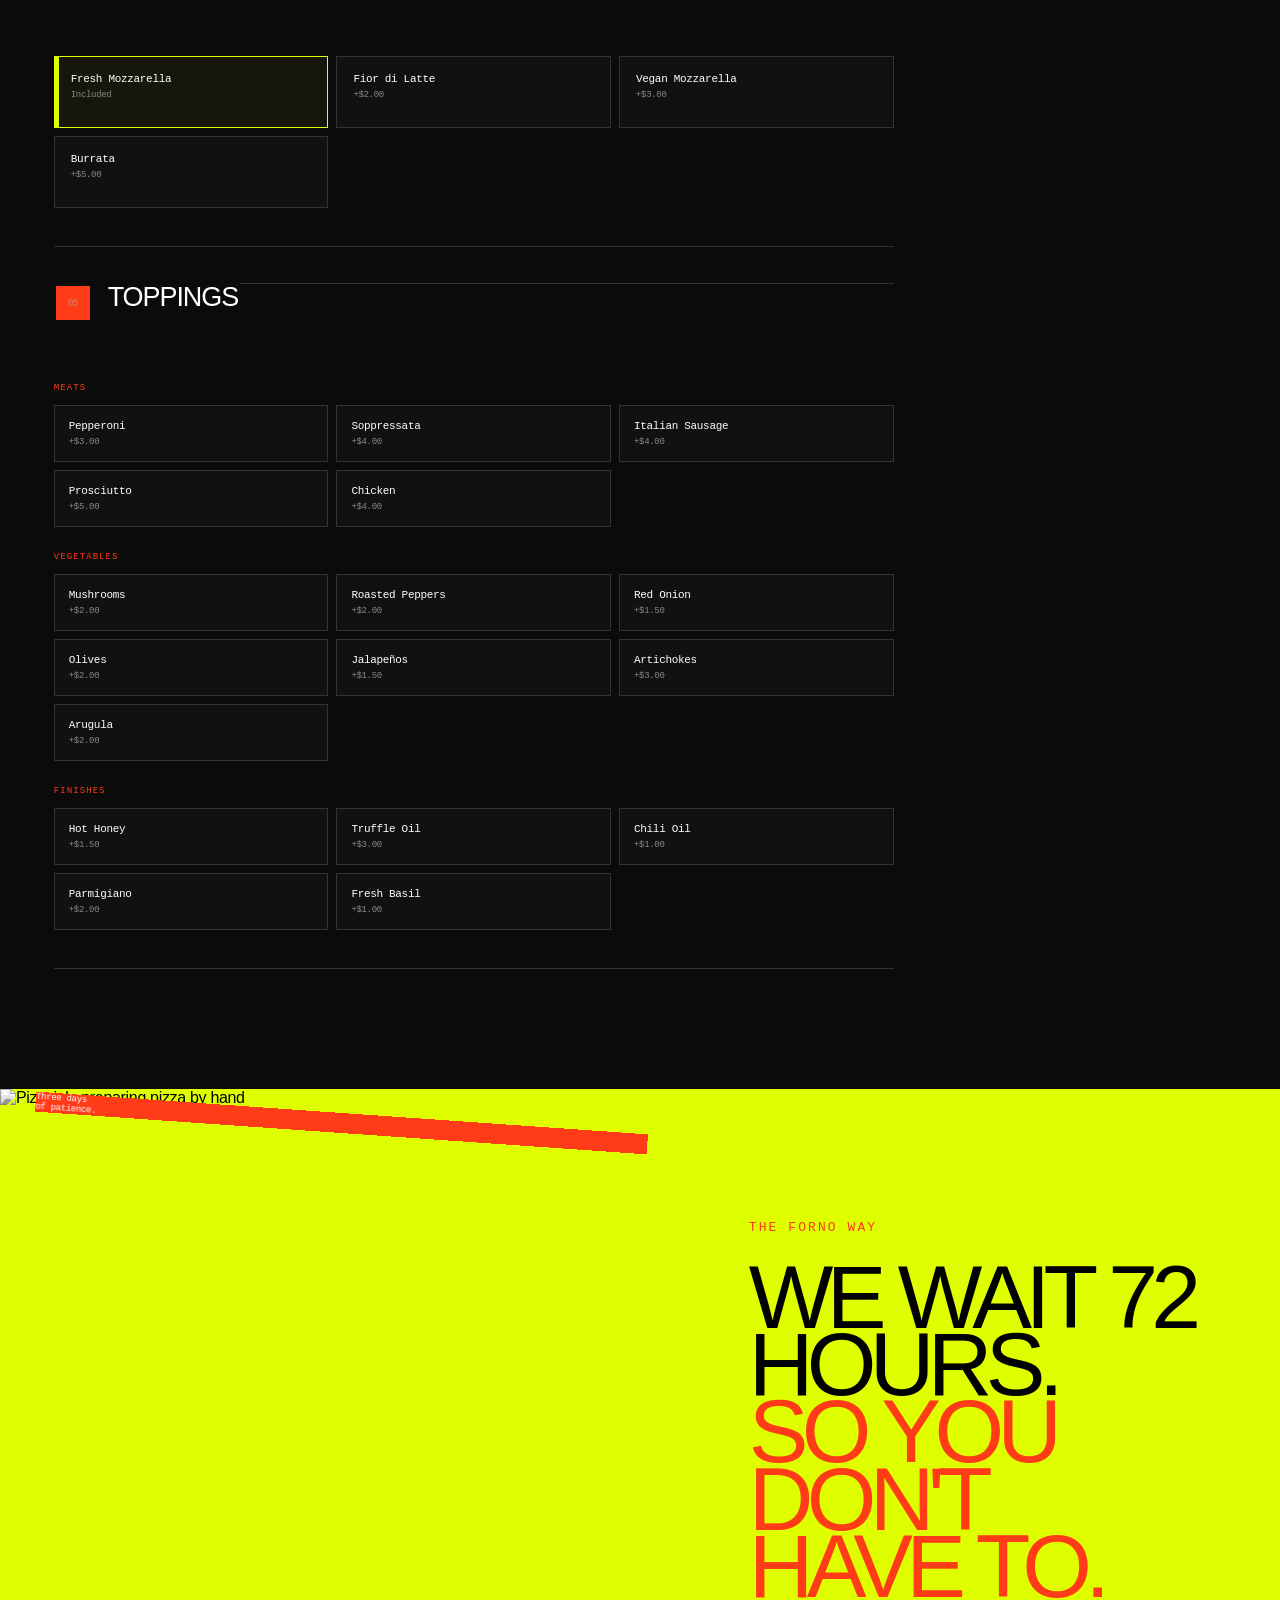
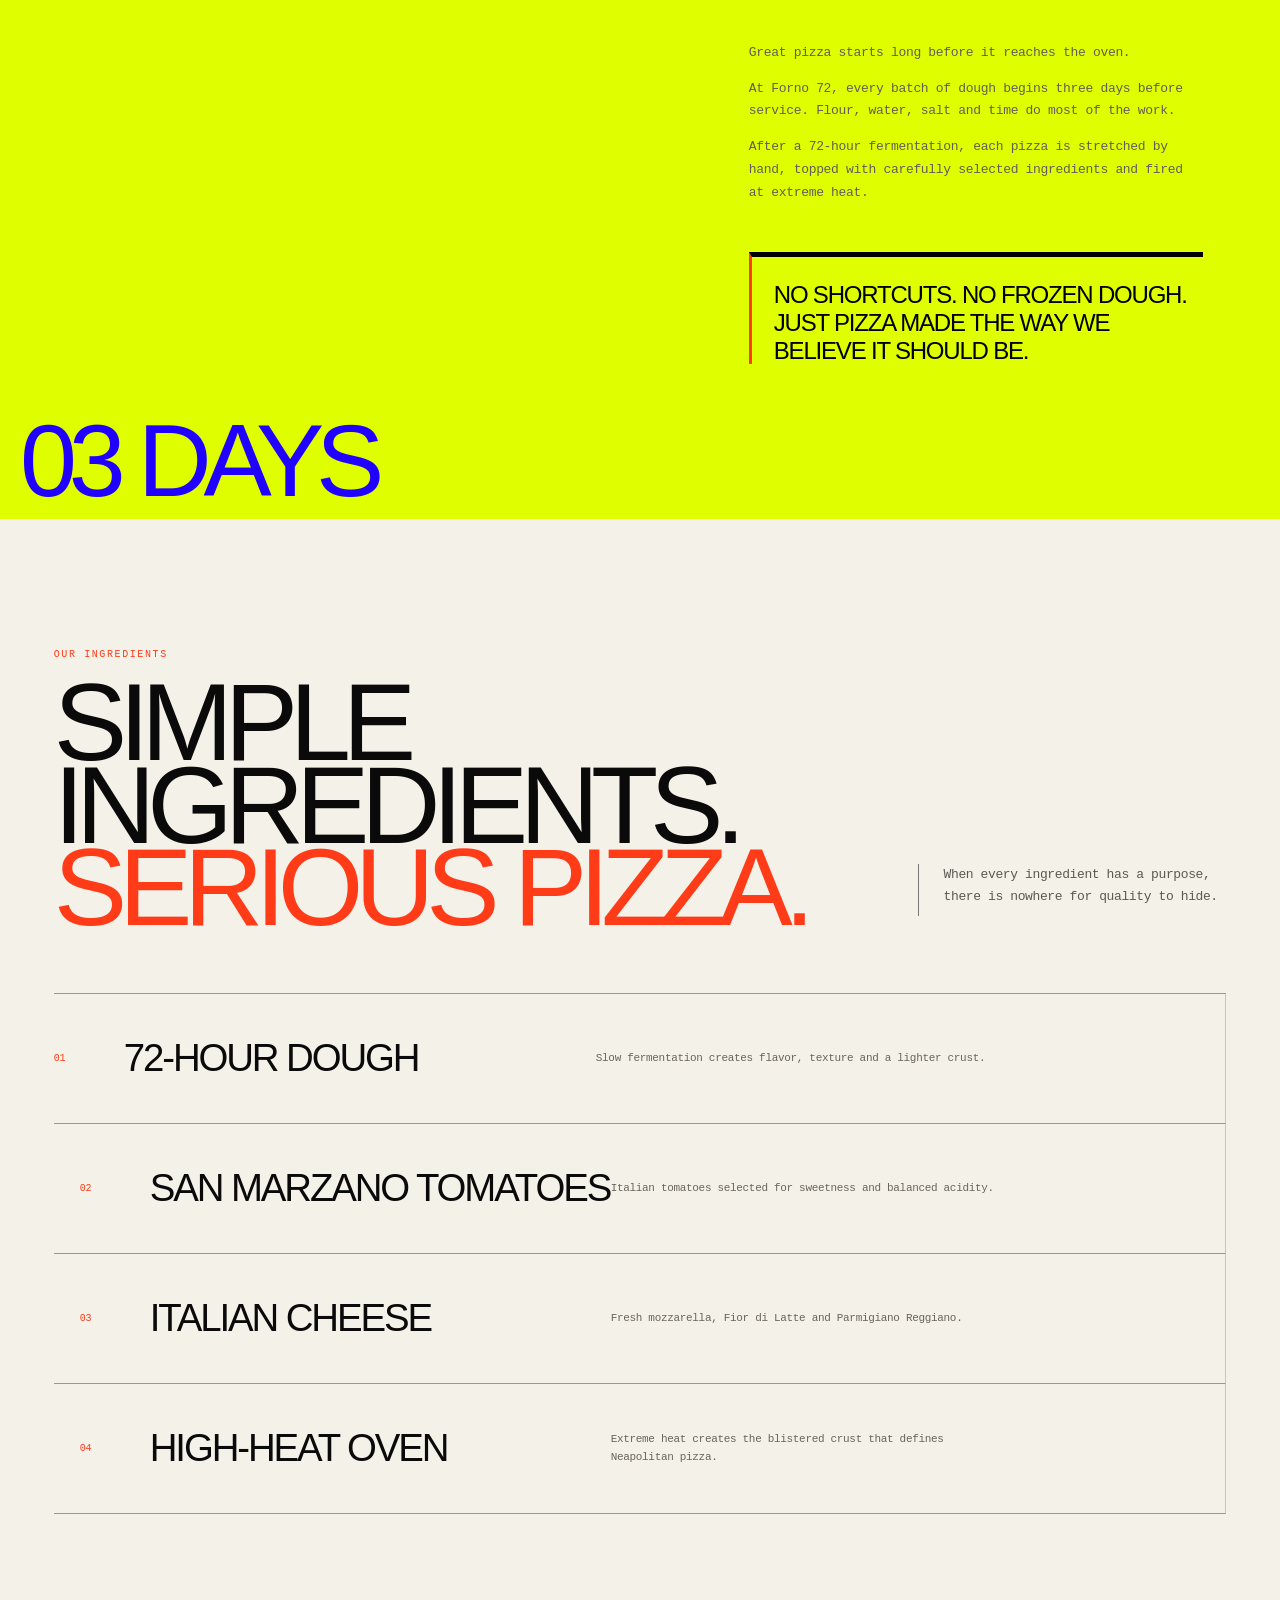
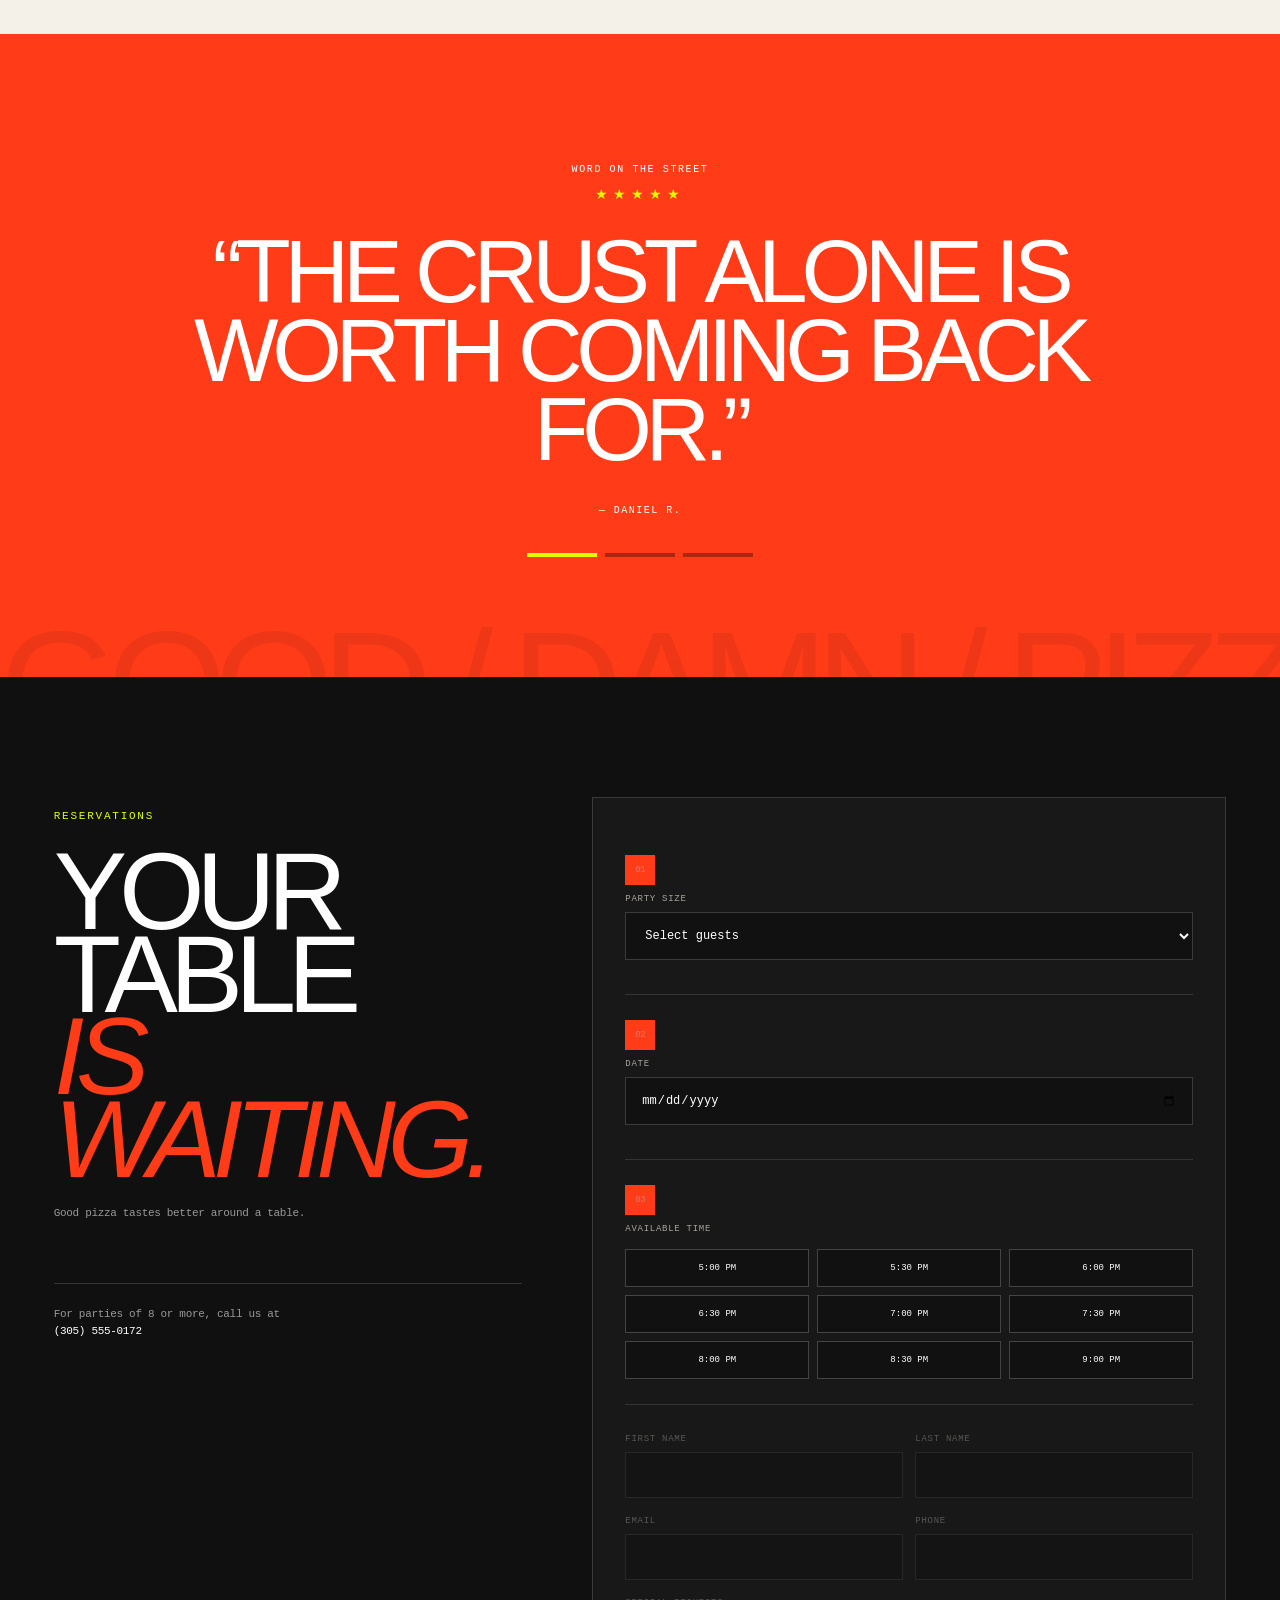
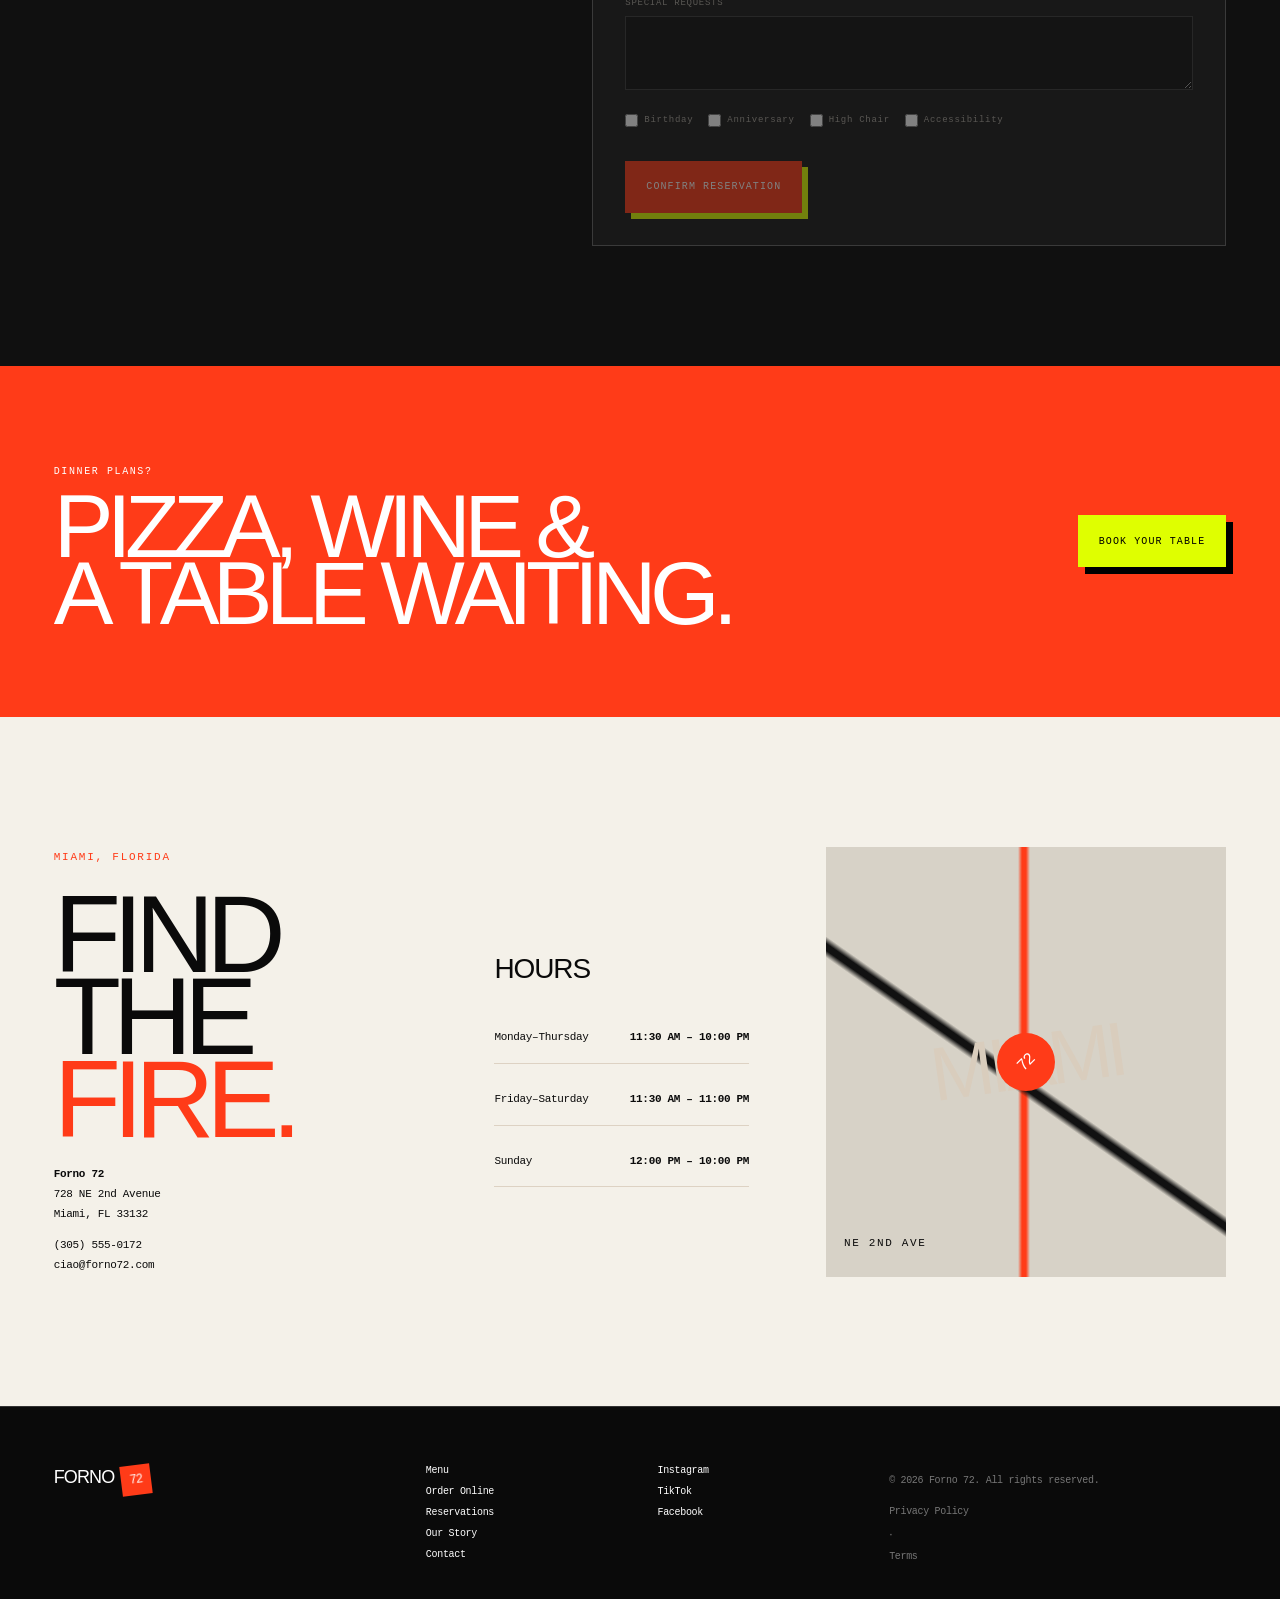
==== commit 75ddbbe8: "Refresh Forno 72 visual assets" ====
--- a/index.html
+++ b/index.html
@@ -15,7 +15,7 @@
   <link rel="preconnect" href="https://fonts.gstatic.com" crossorigin>
   <link href="https://fonts.googleapis.com/css2?family=Archivo+Black&family=DM+Mono:wght@400;500&family=Inter:wght@400;500;600;700&display=swap" rel="stylesheet">
   <link rel="stylesheet" href="styles.css" />
-  <link rel="stylesheet" href="modern.css" />
+  <link rel="stylesheet" href="modern.css?v=rawfire" />
 </head>
 <body>
   <header class="site-header">
--- a/modern.css
+++ b/modern.css
@@ -1,19 +1,46 @@
-/* Forno 72 — contemporary visual system */
-:root{--red:#e33b2f;--ink:#111;--cream:#f2f0eb;--white:#fff;--olive:#4b5945;--line:#d5d1c8;--display:"Barlow Condensed",Impact,sans-serif;--sans:"Manrope",Arial,sans-serif}
-body{background:var(--cream);font-family:var(--sans);letter-spacing:-.015em}body,button,input,select,textarea{font-family:var(--sans)}
-.eyebrow{font-size:10px;letter-spacing:.28em}.site-header{height:76px;padding:0 4.5vw;background:#101010d9;backdrop-filter:blur(14px);border-color:#ffffff1f}.site-header.scrolled{height:64px;background:#111}.brand{font-size:20px;font-weight:800;letter-spacing:.16em}.brand b{font:800 20px var(--sans);color:var(--red);margin-left:5px}.site-header nav{gap:32px;font-size:12px;font-weight:600}.cart-trigger,.icon-button{border:0;background:#fff;color:#111;padding:12px 16px}.cart-trigger span{background:var(--red);color:#fff}.button{min-height:48px;padding:14px 24px;font-size:10px;letter-spacing:.2em}.button-red{background:var(--red)}
-.hero{min-height:720px;height:94vh;background-position:68% center}.hero::before{content:"";position:absolute;inset:0;background:linear-gradient(90deg,#101010 0%,#101010 39%,#101010d6 52%,#1010101a 82%);z-index:1}.hero-shade{background:linear-gradient(0deg,#0008,transparent 38%);z-index:1}.hero-copy{padding:0 5.5vw 10vh;max-width:790px}.hero h1,.section h2,.story-section h2,.reservation-cta h2{font-family:var(--display);font-weight:700;font-style:normal;text-transform:uppercase;letter-spacing:-.035em}.hero h1{font-size:clamp(64px,7vw,108px);line-height:.84;margin:24px 0 28px}.hero h1 em,.section h2 em,.story-section h2 em{font-style:normal;color:var(--red)}.hero-copy>p:not(.eyebrow){font-size:15px;line-height:1.7;max-width:550px;color:#c9c9c9}.hero .actions{margin-top:34px}.hero-number{right:3vw;bottom:0;font:800 18vw/.72 var(--display);color:transparent;-webkit-text-stroke:1px #ffffff30}
-.section{padding:110px 5.5vw}.section-heading{grid-template-columns:1.25fr .55fr;margin-bottom:50px}.section-heading h2{font-size:clamp(58px,7vw,96px);line-height:.83;margin:18px 0}.section-heading>p{font-size:14px}.favorites{background:#f2f0eb}.pizza-grid{grid-template-columns:repeat(2,1fr);gap:18px}.pizza-card{display:grid;grid-template-columns:1.08fr .92fr;min-height:360px;background:#fff;border:1px solid #ddd9d1}.pizza-card img{height:100%;aspect-ratio:auto;min-height:360px}.pizza-card>div{display:flex;flex-direction:column;padding:30px}.pizza-card h3{font:700 40px/.95 var(--display);text-transform:uppercase;letter-spacing:-.02em}.pizza-card p{font-size:12px;line-height:1.7}.pizza-card footer{margin-top:auto}.pizza-card footer b{font:700 26px var(--display)}.pizza-card button{background:var(--ink);color:#fff;padding:11px 13px;transition:.2s}.pizza-card button:hover{background:var(--red)}
-.menu-more{margin-top:56px}.menu-tabs{gap:0;border-bottom:1px solid var(--line)}.menu-tabs button{padding:15px 24px;margin-bottom:-1px}.menu-tabs button.active{background:var(--ink);color:#fff;border:0}.menu-list{margin-top:5px}.menu-item h3{font:700 24px var(--display);text-transform:uppercase}.menu-item button{color:var(--red)}
-.builder-section{background:#131313;padding-top:105px}.builder-intro{text-align:left;margin:0 0 55px;max-width:100%}.builder-intro h2{font-size:clamp(72px,10vw,138px);line-height:.78}.builder-intro>p:last-child{font-size:16px}.builder-layout{grid-template-columns:1.45fr .55fr;gap:24px}.builder-progress{position:sticky;top:64px;z-index:3;background:#131313;border-bottom:1px solid #ffffff25;padding:17px 0;color:#777}.builder-progress .active{color:#fff}.builder-form legend{font:700 32px var(--display);text-transform:uppercase}.choice span{border-color:#ffffff24;background:#191919}.choice input:checked+span{border-color:var(--red);background:#e33b2f17}.choice strong{font-size:13px}.pizza-summary{background:#fff;padding:28px;top:84px}.pizza-disc{width:168px;height:168px}.pizza-summary h3{font:700 32px var(--display);text-transform:uppercase}.summary-total strong{font:700 36px var(--display)}
-.story-section{background:#fff;grid-template-columns:1.08fr .92fr}.story-image{clip-path:polygon(0 0,100% 0,91% 100%,0 100%)}.story-copy{padding:9vw 7vw 9vw 5vw}.story-copy h2{font-size:clamp(60px,7vw,96px);line-height:.82}.story-copy blockquote{font:700 24px/1.2 var(--display);text-transform:uppercase}.ingredient-grid article h3{font:700 28px/1 var(--display);text-transform:uppercase}
-.testimonials{background:#111;min-height:540px}.stars{color:var(--red)}.quote blockquote{font:700 clamp(42px,6vw,82px)/.98 var(--display);text-transform:uppercase;letter-spacing:-.02em}.quote-dots button{height:4px}
-.reservation-section{background:#edebe6;color:#111;grid-template-columns:.75fr 1.25fr}.reservation-copy h2{font-size:clamp(64px,8vw,108px);line-height:.82}.reservation-copy p,.reservation-meta{color:#666}.reservation-form{background:#fff;color:#111;border:1px solid var(--line)}.reservation-form input,.reservation-form select,.reservation-form textarea{color:#111;border-color:#d2cec5;background:#f7f6f3}.reservation-form select option{color:#111}.form-step{border-color:#ddd}.time-grid button{color:#111;border-color:#ccc}.time-grid button.active{background:var(--red);color:#fff}.guest-details{border-top:0}.reservation-cta{background:var(--red);padding:80px 5.5vw}.reservation-cta h2{font-size:clamp(56px,7vw,92px);line-height:.82}
-.location{background:#fff}.location h2{font-size:clamp(64px,8vw,108px);line-height:.82}.hours h3{font:700 32px var(--display);text-transform:uppercase}.map-placeholder{background-color:#e9e7e1}.map-placeholder>span{font:700 84px var(--display);letter-spacing:.08em}.footer{background:#111;padding-top:60px}.footer .brand b{font-family:var(--sans)}
-.cart-drawer h2{font:700 46px var(--display);text-transform:uppercase}.cart-item h3{font:700 24px var(--display);text-transform:uppercase}.product-detail h2,.checkout-main h2,.confirmation h2{font-family:var(--display);font-weight:700;text-transform:uppercase}.product-detail h2{font-size:56px}.checkout-main h2{font-size:64px}.product-detail .price,.checkout-summary-total{font-family:var(--display);font-weight:700}
-@media(max-width:1050px){.pizza-grid{grid-template-columns:1fr}.builder-layout{grid-template-columns:1fr}.story-image{clip-path:none}.site-header nav{gap:18px}.hero::before{background:linear-gradient(90deg,#101010f5 0%,#101010d9 48%,#10101038)}}
-@media(max-width:760px){.site-header{padding:0 18px}.site-header nav.open{top:64px}.hero{height:88vh;min-height:690px;background-position:63% center}.hero::before{background:linear-gradient(0deg,#101010 0%,#101010d4 62%,#1010105e)}.hero-copy{padding:0 20px 6vh}.hero h1{font-size:58px;line-height:.86}.hero-number{font-size:36vw}.section{padding:78px 20px}.section-heading{display:block}.section-heading h2{font-size:60px}.pizza-card{display:block;min-height:0}.pizza-card img{height:280px;min-height:0}.pizza-card>div{padding:24px}.pizza-card h3{font-size:36px}.builder-section{padding-top:78px}.builder-intro h2{font-size:78px}.builder-layout{display:block}.builder-progress{top:64px}.pizza-summary{position:sticky;bottom:0;top:auto;z-index:5;border-top:3px solid var(--red);margin:0 -8px}.pizza-summary .pizza-orbit,.pizza-summary ul{display:none}.pizza-summary h3{font-size:22px}.story-copy{padding:70px 20px}.story-copy h2{font-size:64px}.quote blockquote{font-size:46px}.reservation-section{padding:76px 20px}.reservation-copy h2{font-size:68px}.reservation-cta{padding:65px 20px}.location h2{font-size:72px}}
-@media(max-width:430px){.hero h1{font-size:51px}.hero-copy>p:not(.eyebrow){font-size:13px}.hero .actions{display:grid;grid-template-columns:1fr 1fr}.hero .button{padding:12px 8px}.pizza-card img{height:240px}.menu-tabs button{padding:13px 14px}.builder-intro h2{font-size:68px}.choice-grid,.topping-grid{grid-template-columns:1fr 1fr}.pizza-summary{margin:0}.reservation-form{padding:20px 16px}.quote blockquote{font-size:40px}}
-@media(max-width:1050px){.story-section,.reservation-section{grid-template-columns:1fr}.location{grid-template-columns:1fr 1fr}.map-placeholder{grid-column:1/3}}
-@media(max-width:760px){.location{grid-template-columns:1fr}.map-placeholder{grid-column:auto}.reservation-form{width:100%;min-width:0}}
+/* FORNO 72 — raw fire / Miami night visual system */
+:root{--red:#ff3b18;--acid:#dfff00;--ink:#0a0a0a;--paper:#f4f1e9;--white:#fff;--muted:#a6a39c;--line:#272727;--display:"Archivo Black",Impact,sans-serif;--mono:"DM Mono",monospace;--sans:"Inter",Arial,sans-serif}
+*{border-radius:0!important}
+html{max-width:100%;overflow-x:clip;scroll-behavior:smooth;background:var(--ink)}
+body,button,input,select,textarea{font-family:var(--sans)}
+body{max-width:100%;overflow-x:clip;background:var(--paper);color:var(--ink);letter-spacing:-.02em}
+.eyebrow{font:500 10px/1.2 var(--mono);letter-spacing:.16em;text-transform:uppercase}
+.eyebrow.red{color:var(--red)}
+.site-header{position:fixed;top:0;left:0;right:0;height:72px;padding:0 30px;background:transparent;border-bottom:1px solid #ffffff2e;backdrop-filter:none;transition:.25s;z-index:50}
+.site-header.scrolled{height:58px;background:#0a0a0af0;backdrop-filter:blur(16px)}
+.brand{font:400 18px/1 var(--display);letter-spacing:-.05em;color:#fff}.brand span{font:inherit}.brand b{display:inline-grid;place-items:center;width:30px;height:30px;margin-left:7px;background:var(--red);color:#fff;font:500 12px var(--mono);transform:rotate(-7deg)}
+.site-header nav{gap:28px}.site-header nav a{position:relative;font:500 10px var(--mono);letter-spacing:.06em;text-transform:uppercase}.site-header nav a:after{content:"";position:absolute;left:0;right:100%;bottom:-7px;height:2px;background:var(--acid);transition:.2s}.site-header nav a:hover:after{right:0}
+.cart-trigger,.icon-button{border:1px solid #fff;background:transparent;color:#fff;padding:10px 15px;font:500 10px var(--mono);letter-spacing:.08em;text-transform:uppercase}.cart-trigger:hover{background:#fff;color:#000}.cart-trigger span{display:inline-grid;place-items:center;width:20px;height:20px;margin-left:7px;background:var(--acid);color:#000;font:500 10px var(--mono)}
+.button{min-height:52px;padding:16px 21px;border:0;font:500 10px var(--mono);letter-spacing:.11em;text-transform:uppercase}.button b{font-size:16px;margin-left:20px}.button-red{background:var(--red);color:#fff;box-shadow:6px 6px 0 var(--acid)}.button-red:hover{transform:translate(3px,3px);box-shadow:3px 3px 0 var(--acid)}
+.hero{position:relative;height:100svh;min-height:760px;overflow:hidden;background:var(--ink);color:#fff;background-image:none}
+.hero-grid{position:absolute;inset:0;background-image:linear-gradient(#ffffff0c 1px,transparent 1px),linear-gradient(90deg,#ffffff0c 1px,transparent 1px);background-size:6.25vw 6.25vw;mask-image:linear-gradient(to bottom,#000 65%,transparent)}
+.hero-copy{position:absolute;z-index:4;left:4.2vw;top:50%;width:56vw;max-width:none;padding:0;transform:translateY(-48%)}
+.hero-copy>.eyebrow{display:flex;gap:28px;margin:0 0 24px;color:#ccc}.hero-copy>.eyebrow span:last-child{color:var(--acid)}
+.hero h1{display:grid;grid-template-columns:max-content 1fr;margin:0;font:400 clamp(92px,13.4vw,205px)/.68 var(--display);letter-spacing:-.095em;text-transform:uppercase;filter:drop-shadow(0 4px 20px #0009)}
+.hero h1>span{grid-column:1;color:#fff}.hero h1>em{grid-column:1;color:var(--red);font-style:normal;white-space:nowrap}.hero h1>small{align-self:end;padding:0 0 12px 18px;font:500 clamp(12px,1.15vw,18px)/1 var(--mono);letter-spacing:.04em;color:#aaa}.hero h1>small:last-child{align-self:start;padding-top:13px;color:var(--acid)}
+.hero-lede{max-width:390px!important;margin:28px 0 0!important;font:400 14px/1.55 var(--mono)!important;color:#ddd!important;letter-spacing:-.02em!important}
+.hero .actions{display:flex;align-items:center;gap:34px;margin-top:34px}.text-link{padding:14px 0;border-bottom:1px solid #ffffff55;color:#fff;font:500 10px var(--mono);letter-spacing:.08em;text-transform:uppercase}.text-link b{color:var(--acid);margin-left:16px}
+.hero-visual{position:absolute;z-index:2;right:-4vw;top:9vh;width:57vw;height:84vh}.pizza-window{position:absolute;right:-2vw;top:1vh;width:min(58vw,860px);aspect-ratio:1;border-radius:50%!important;overflow:hidden;border:1px solid #ffffff42;box-shadow:0 0 0 20px #0a0a0a,0 0 0 21px #ffffff20}.pizza-window:before{content:"";position:absolute;inset:0;z-index:1;background:radial-gradient(circle at 38% 32%,transparent 0 35%,#0001 58%,#000b 100%)}.pizza-window img{width:100%;height:100%;object-fit:cover;transform:scale(1.08);filter:saturate(1.18) contrast(1.1)}
+.visual-note{position:absolute;z-index:2;padding:10px 12px;border-left:2px solid var(--acid);background:#090909cc;color:#fff;font:500 9px/1.5 var(--mono);letter-spacing:.05em;text-transform:uppercase}.note-one{left:5%;top:13%}.note-two{right:8%;bottom:18%}
+.visual-stamp{position:absolute;z-index:3;left:4%;bottom:13%;display:grid;place-items:center;width:88px;height:88px;border-radius:50%!important;background:var(--acid);color:#000;font:400 25px/.85 var(--display);transform:rotate(12deg);box-shadow:0 0 0 8px #0a0a0a}.visual-stamp i{font:500 8px var(--mono);letter-spacing:.12em}
+.hero-status{position:absolute;z-index:6;left:30px;right:30px;bottom:0;height:58px;display:flex;align-items:center;gap:24px;border-top:1px solid #ffffff33;font:500 9px var(--mono);letter-spacing:.08em}.hero-status span{color:#fff}.hero-status i{display:inline-block;width:7px;height:7px;margin-right:7px;border-radius:50%!important;background:var(--acid);box-shadow:0 0 12px var(--acid)}.hero-status b{color:#888;font-weight:400}.hero-status a{margin-left:auto;color:#fff}
+.fire-ticker{height:58px;overflow:hidden;background:var(--red);color:#fff;border-top:1px solid #000;border-bottom:1px solid #000}.fire-ticker div{width:max-content;padding-top:12px;white-space:nowrap;font:400 28px var(--display);letter-spacing:-.055em;animation:ticker 24s linear infinite}@keyframes ticker{to{transform:translateX(-50%)}}
+.section{padding:120px 4.2vw}.favorites{background:var(--paper)}
+.section-heading{display:grid;grid-template-columns:1.45fr .55fr;align-items:end;margin-bottom:64px}.section-heading h2,.builder-intro h2,.story-copy h2,.reservation-copy h2,.reservation-cta h2,.location h2{font:400 clamp(66px,8.6vw,132px)/.75 var(--display);letter-spacing:-.075em;text-transform:uppercase}.section-heading h2{margin:20px 0 0}.section-heading h2 em,.builder-intro h2 em,.story-copy h2 em,.location h2 em{font-style:normal;color:var(--red)}.section-heading>p{max-width:360px;padding:0 0 8px 25px;border-left:1px solid #777;font:400 13px/1.7 var(--mono);letter-spacing:-.03em}
+.pizza-grid{display:grid;grid-template-columns:repeat(12,1fr);gap:14px}.pizza-card{position:relative;display:block;min-height:480px;overflow:hidden;background:#111;border:0;color:#fff;cursor:pointer}.pizza-card:nth-child(1),.pizza-card:nth-child(4){grid-column:span 7}.pizza-card:nth-child(2),.pizza-card:nth-child(3){grid-column:span 5}.pizza-card:nth-child(5),.pizza-card:nth-child(6){grid-column:span 6}.pizza-card:nth-child(1){min-height:650px}.pizza-card:nth-child(2){margin-top:120px}.pizza-card:nth-child(3){margin-top:-90px}.pizza-card:nth-child(4){min-height:610px}
+.pizza-card:after{content:"";position:absolute;inset:0;background:linear-gradient(0deg,#000f 0,#0002 65%,#0000);transition:.35s}.pizza-card img{position:absolute;inset:0;width:100%;height:100%;min-height:0;object-fit:cover;transition:transform .8s cubic-bezier(.2,.7,.2,1),filter .4s}.pizza-card:hover img{transform:scale(1.045);filter:saturate(1.25)}
+.pizza-card>div{position:absolute;z-index:2;left:0;right:0;bottom:0;display:grid;grid-template-columns:45px 1fr auto;padding:28px}.pizza-card>div>span{grid-row:1/4;font:500 10px var(--mono);color:var(--acid)}.pizza-card h3{margin:0;font:400 clamp(34px,4vw,66px)/.85 var(--display);letter-spacing:-.065em;text-transform:uppercase}.pizza-card p{grid-column:2;max-width:430px;margin:16px 0 0;font:400 11px/1.55 var(--mono);color:#d1d1d1;letter-spacing:-.02em}.pizza-card footer{grid-column:3;grid-row:1/3;display:grid;align-content:end;justify-items:end;gap:12px;margin:0}.pizza-card footer b{font:400 24px var(--display)}.pizza-card button{width:46px;height:46px;overflow:hidden;border:1px solid #ffffff66;background:var(--acid);color:#000;font-size:0;transition:.2s}.pizza-card button:after{content:"+";font:500 23px var(--mono)}.pizza-card button:hover{background:var(--red);color:#fff;transform:rotate(90deg)}
+.menu-more{display:grid;grid-template-columns:240px 1fr;gap:60px;margin-top:110px;padding-top:30px;border-top:1px solid #aaa}.menu-tabs{display:flex;flex-direction:column;align-items:stretch;gap:0;border:0}.menu-tabs button{padding:16px 0;border:0;border-bottom:1px solid #bbb;background:none;text-align:left;font:500 10px var(--mono);letter-spacing:.08em;text-transform:uppercase}.menu-tabs button.active{padding-left:15px;background:var(--ink);color:var(--acid)}.menu-list{display:grid;grid-template-columns:1fr 1fr;margin:0}.menu-item{display:grid;grid-template-columns:1fr auto;align-items:start;padding:20px;border:1px solid #bbb;margin:-1px 0 0 -1px}.menu-item h3{font:400 22px/1 var(--display);letter-spacing:-.05em;text-transform:uppercase}.menu-item p{grid-column:1;margin:10px 0 0;font:400 10px/1.5 var(--mono)}.menu-item button{grid-column:2;grid-row:1/3;padding:4px;border:0;background:none;color:var(--red);font:500 12px var(--mono)}
+.builder-section{background:#0b0b0b;color:#fff;padding-top:110px}.builder-intro{display:grid;grid-template-columns:1.25fr .4fr;align-items:end;max-width:none;margin:0 0 70px;text-align:left}.builder-intro .eyebrow{grid-column:1/3;color:var(--acid)}.builder-intro h2{margin:18px 0 0;color:#fff}.builder-intro h2 em{color:var(--red)}.builder-intro>p:last-child{padding:0 0 12px 24px;border-left:1px solid #444;font:400 12px/1.6 var(--mono);color:#aaa}.builder-layout{display:grid;grid-template-columns:minmax(0,1.45fr) minmax(300px,.55fr);gap:14px}.builder-progress{position:sticky;top:58px;z-index:5;display:grid;grid-template-columns:repeat(6,1fr);gap:0;padding:0;background:#0b0b0bf2;border:1px solid #333}.builder-progress span{padding:14px 8px;border-right:1px solid #333;font:500 8px var(--mono);color:#666}.builder-progress .active{background:var(--acid);color:#000}.builder-form fieldset{padding:38px 0;border-bottom:1px solid #333}.builder-form legend{font:400 27px var(--display);letter-spacing:-.04em;text-transform:uppercase}.builder-form legend small{display:inline-grid;place-items:center;width:34px;height:34px;margin-right:12px;background:var(--red);font:500 10px var(--mono)}.choice-grid,.topping-grid{gap:8px}.choice span{min-height:72px;padding:16px;border:1px solid #333;background:#111;transition:.18s}.choice span:hover{border-color:#777}.choice input:checked+span{border-color:var(--acid);background:#dfff000d;box-shadow:inset 4px 0 0 var(--acid)}.choice strong{font:500 11px var(--mono)}.choice em{font:400 9px var(--mono);color:#888}.topping-group h4{font:500 9px var(--mono);letter-spacing:.12em;color:var(--red)}
+.pizza-summary{position:sticky;top:75px;align-self:start;padding:28px;background:var(--red);color:#fff;border:0}.pizza-orbit{padding:0 0 18px}.pizza-disc{width:190px;height:190px;border-radius:50%!important;box-shadow:0 20px 40px #0005}.pizza-summary .eyebrow{color:#000}.pizza-summary h3{font:400 34px/1 var(--display);letter-spacing:-.05em;text-transform:uppercase}.pizza-summary li{border-color:#ffffff4a;font:400 9px var(--mono)}.summary-total strong{font:400 38px var(--display)}.pizza-summary .button-red{width:100%;background:var(--acid);color:#000;box-shadow:6px 6px 0 #000}.pizza-summary .button-red:hover{box-shadow:3px 3px 0 #000}
+.story-section{display:grid;grid-template-columns:1.05fr .95fr;background:var(--acid);color:#000}.story-image{position:relative;min-height:820px;overflow:hidden;clip-path:none}.story-image:after{content:"03 DAYS";position:absolute;left:20px;right:20px;bottom:20px;color:#fff;font:400 clamp(64px,8vw,122px)/.75 var(--display);letter-spacing:-.08em;mix-blend-mode:difference}.story-image img{width:100%;height:100%;object-fit:cover;filter:grayscale(1) contrast(1.15)}.story-image span{top:24px;right:24px;bottom:auto;background:var(--red);color:#fff;font:500 9px var(--mono);transform:rotate(4deg)}.story-copy{padding:9vw 6vw}.story-copy h2{margin:24px 0 42px;font-size:clamp(58px,7vw,104px)}.story-copy h2 em{color:var(--red)}.story-copy>p{max-width:550px;font:400 13px/1.75 var(--mono)}.story-copy blockquote{margin-top:48px;padding-top:24px;border-top:5px solid #000;font:400 24px/1.15 var(--display);letter-spacing:-.05em;text-transform:uppercase}
+.ingredients{background:var(--paper)}.ingredient-grid{display:block;border-top:1px solid #999}.ingredient-grid article{display:grid;grid-template-columns:70px minmax(240px,.75fr) 1fr;align-items:center;min-height:130px;padding:24px 0;border-bottom:1px solid #999;transition:.2s}.ingredient-grid article:hover{padding-left:20px;background:var(--red);color:#fff}.ingredient-grid article b{font:500 10px var(--mono);color:var(--red)}.ingredient-grid article:hover b{color:var(--acid)}.ingredient-grid article h3{margin:0;font:400 clamp(25px,3vw,42px)/1 var(--display);letter-spacing:-.055em;text-transform:uppercase}.ingredient-grid article p{max-width:400px;margin:0;font:400 11px/1.6 var(--mono)}
+.testimonials{position:relative;min-height:600px;background:var(--red);color:#fff;overflow:hidden}.testimonials:before{content:"GOOD / DAMN / PIZZA";position:absolute;inset:auto 0 -5vw;color:#0001;font:400 12vw/.7 var(--display);letter-spacing:-.08em;white-space:nowrap}.stars{color:var(--acid);font-size:14px;letter-spacing:.35em}.quote{position:relative;z-index:2}.quote blockquote{max-width:1000px;font:400 clamp(46px,7vw,106px)/.88 var(--display);letter-spacing:-.07em;text-transform:uppercase}.quote cite{font:500 10px var(--mono)}.quote-dots button{width:70px;height:4px;background:#0005}.quote-dots button.active{background:var(--acid)}
+.reservation-section{display:grid;grid-template-columns:.85fr 1.15fr;gap:70px;background:#101010;color:#fff}.reservation-copy{position:sticky;top:110px;align-self:start}.reservation-copy .eyebrow{color:var(--acid)}.reservation-copy h2{margin:25px 0;color:#fff}.reservation-copy h2 em{color:var(--red)}.reservation-copy>p,.reservation-meta{font:400 11px/1.6 var(--mono);color:#999}.reservation-meta a{color:#fff}.reservation-form{background:#181818;color:#fff;border:1px solid #3a3a3a;padding:32px}.form-step{border-color:#333}.form-step>span{display:grid;place-items:center;width:30px;height:30px;background:var(--red);font:500 9px var(--mono)}.reservation-form label{font:500 9px var(--mono);letter-spacing:.08em}.reservation-form input,.reservation-form select,.reservation-form textarea{background:#111;color:#fff;border:1px solid #3b3b3b;font:400 12px var(--mono)}.reservation-form select option{color:#fff}.time-grid button{border:1px solid #444;background:#111;color:#fff;font:500 9px var(--mono)}.time-grid button:hover,.time-grid button.active{background:var(--acid);border-color:var(--acid);color:#000}.guest-details{border-color:#333}.special-options label{font-size:9px}.reservation-cta{display:flex;align-items:center;justify-content:space-between;padding:90px 4.2vw;background:var(--red);color:#fff}.reservation-cta h2{margin:15px 0 0;font-size:clamp(56px,7vw,106px)}.button-cream{background:var(--acid);color:#000;box-shadow:7px 7px 0 #000}
+.location{display:grid;grid-template-columns:1fr .7fr 1.1fr;background:var(--paper)}.location h2{margin:25px 0}.location address,.location p,.hours p{font:400 11px/1.8 var(--mono)}.hours h3{font:400 28px var(--display);letter-spacing:-.04em;text-transform:uppercase}.map-placeholder{min-height:430px;background-color:#d7d2c7;background-image:linear-gradient(35deg,transparent 45%,#111 46%,#111 47%,transparent 48%),linear-gradient(90deg,transparent 48%,#ff3b18 49%,#ff3b18 50%,transparent 51%)}.map-placeholder>span{font:400 76px var(--display);letter-spacing:-.07em}.map-placeholder i{background:var(--red);border-radius:50%!important}.footer{background:#0a0a0a;color:#fff;border-top:1px solid #333;padding:58px 4.2vw 35px}.footer .brand b{font-family:var(--mono)}.footer a,.footer p{font:400 10px var(--mono)}
+.cart-drawer,.product-dialog,.checkout-dialog{background:var(--paper)}.cart-drawer h2{font:400 46px var(--display);letter-spacing:-.06em;text-transform:uppercase}.cart-item h3{font:400 21px var(--display);letter-spacing:-.04em;text-transform:uppercase}.product-detail h2,.checkout-main h2,.confirmation h2{font:400 clamp(45px,5vw,76px)/.85 var(--display);letter-spacing:-.065em;text-transform:uppercase}.product-detail .price,.checkout-summary-total{font-family:var(--display)}.toast{background:var(--acid);color:#000;font:500 10px var(--mono)}
+@media(max-width:1050px){.site-header nav{gap:15px}.hero-copy{width:66vw}.hero h1{font-size:15vw}.hero-visual{right:-16vw;width:70vw;opacity:.72}.section-heading{grid-template-columns:1fr .5fr}.pizza-card:nth-child(n){grid-column:span 6;margin-top:0;min-height:500px}.builder-layout{grid-template-columns:1fr}.pizza-summary{position:sticky;bottom:0;top:auto;z-index:8}.story-section,.reservation-section{grid-template-columns:1fr}.reservation-copy{position:static}.location{grid-template-columns:1fr 1fr}.map-placeholder{grid-column:1/3}}
+@media(max-width:760px){.site-header{height:62px;padding:0 16px}.site-header nav.open{top:62px;background:#0a0a0a}.hero{min-height:740px}.hero-grid{background-size:25vw 25vw}.hero-copy{left:18px;top:41%;width:calc(100% - 36px);transform:translateY(-50%)}.hero-copy>.eyebrow{margin-bottom:20px}.hero h1{font-size:22vw;line-height:.7}.hero h1>small{padding:0 0 7px 10px;font-size:9px}.hero h1>small:last-child{padding-top:8px}.hero-lede{max-width:270px!important;font-size:11px!important}.hero .actions{align-items:flex-start;flex-direction:column;gap:12px;margin-top:24px}.hero-visual{right:-33vw;top:41vh;width:112vw;height:58vh;opacity:.75}.pizza-window{width:100vw}.note-one{left:18%;top:4%}.note-two{display:none}.visual-stamp{left:22%;bottom:0;width:70px;height:70px}.hero-status{left:16px;right:16px;height:48px}.hero-status a{display:none}.fire-ticker{height:48px}.fire-ticker div{padding-top:11px;font-size:22px}.section{padding:84px 18px}.section-heading{display:block}.section-heading h2{font-size:17vw}.section-heading>p{margin-top:30px}.pizza-grid{display:block}.pizza-card:nth-child(n){min-height:480px;margin:0 0 12px}.pizza-card>div{grid-template-columns:30px minmax(0,1fr) auto;padding:20px}.pizza-card h3{font-size:11vw}.pizza-card p{font-size:9px}.menu-more{display:block;margin-top:70px}.menu-tabs{display:grid;grid-template-columns:1fr 1fr}.menu-tabs button{padding:14px}.menu-list{grid-template-columns:1fr}.builder-intro{display:block}.builder-intro .eyebrow{display:block}.builder-intro h2{font-size:18vw}.builder-intro>p:last-child{margin-top:30px}.builder-progress{top:58px;width:calc(100vw - 36px);grid-template-columns:repeat(6,80px);overflow:auto}.builder-progress span{min-width:0}.pizza-summary{margin:0;padding:20px}.pizza-summary .pizza-orbit,.pizza-summary ul{display:none}.pizza-summary h3{font-size:24px}.story-image{min-height:560px}.story-copy{padding:82px 20px}.story-copy h2{font-size:16vw}.ingredients .section-heading h2{font-size:16vw}.ingredient-grid article{grid-template-columns:45px 1fr;gap:8px}.ingredient-grid article p{grid-column:2}.quote blockquote{font-size:13vw}.reservation-section{gap:40px}.reservation-copy h2{font-size:17vw}.reservation-form{width:100%;min-width:0;padding:20px 14px}.reservation-cta{display:block}.reservation-cta h2{font-size:14vw}.reservation-cta .button{display:inline-flex;margin-top:35px}.location{grid-template-columns:1fr}.map-placeholder{grid-column:auto}.footer{grid-template-columns:1fr 1fr;gap:35px}}
+@media(max-width:430px){.hero h1{font-size:21.5vw}.pizza-card:nth-child(n){min-height:420px}.choice-grid,.topping-grid{grid-template-columns:1fr 1fr}.location h2{font-size:18vw}}
+@media(prefers-reduced-motion:reduce){.fire-ticker div{animation:none}.pizza-card img{transition:none}}
 
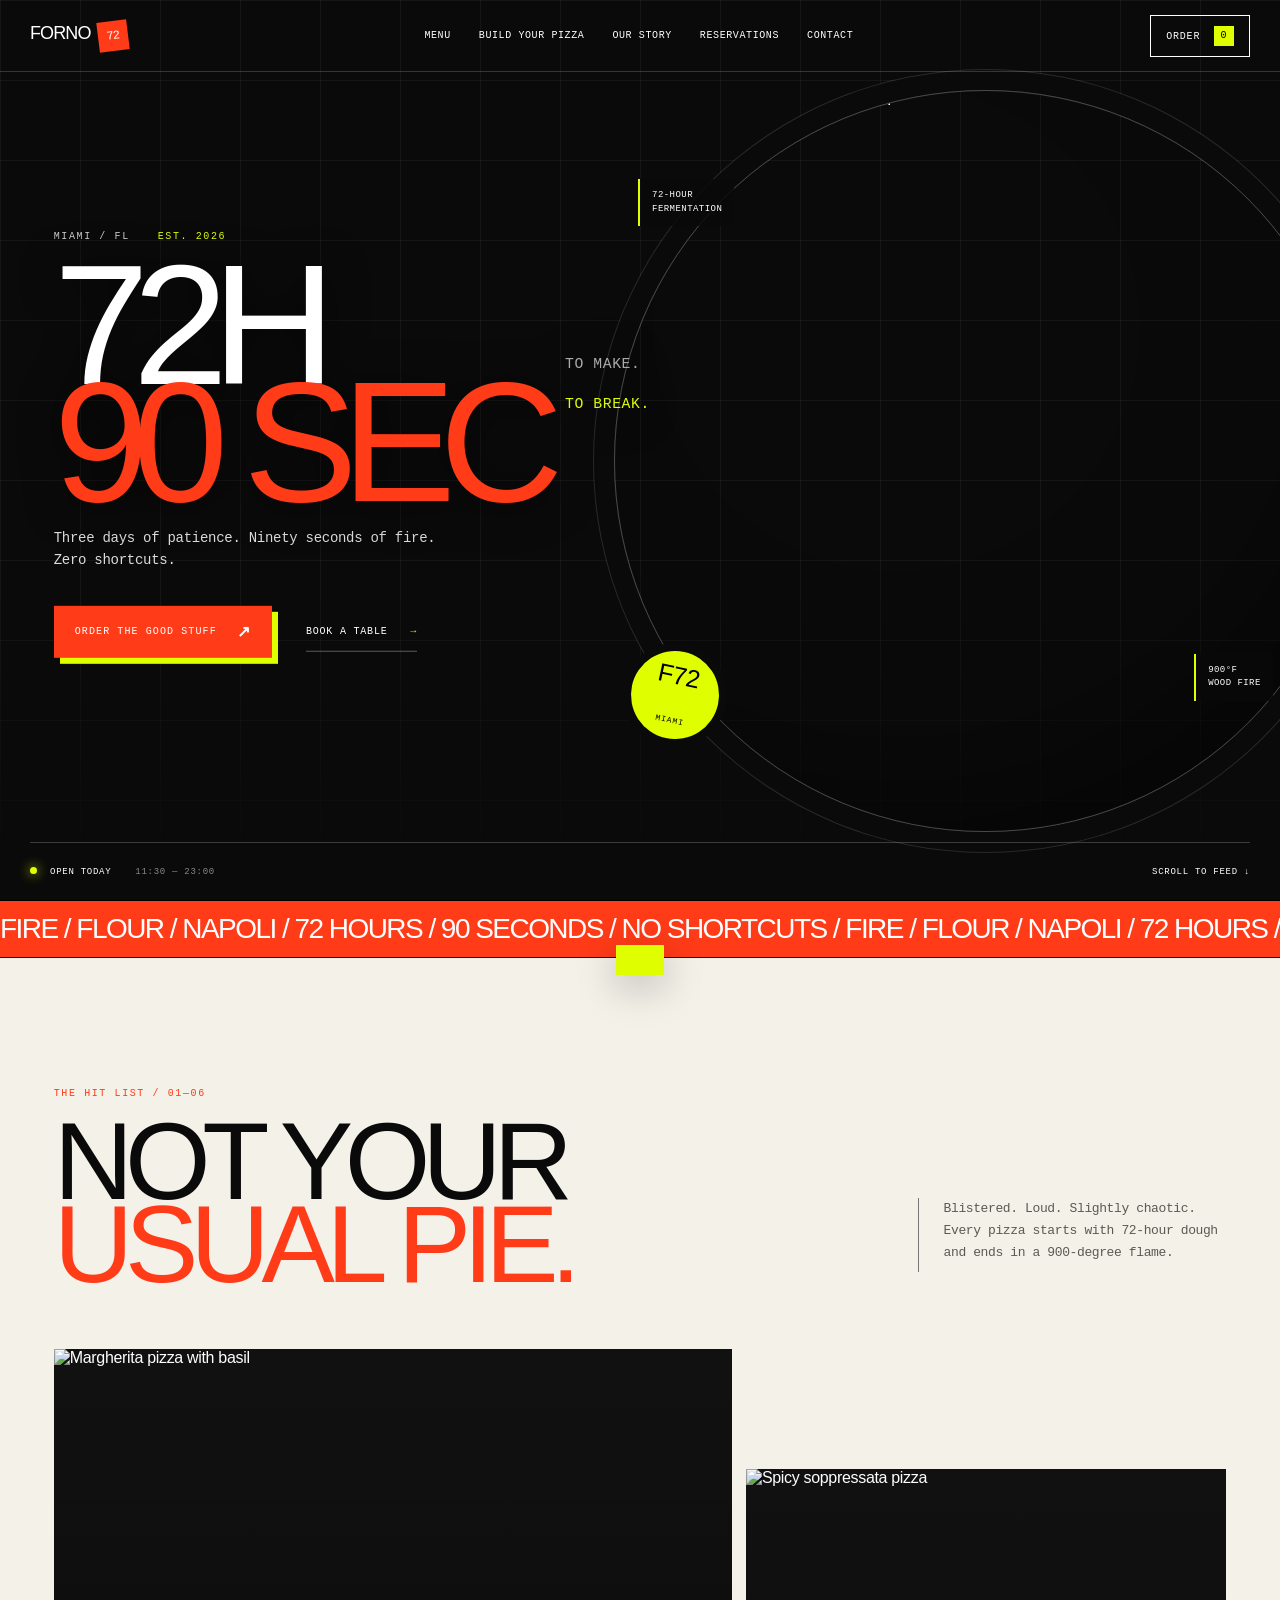
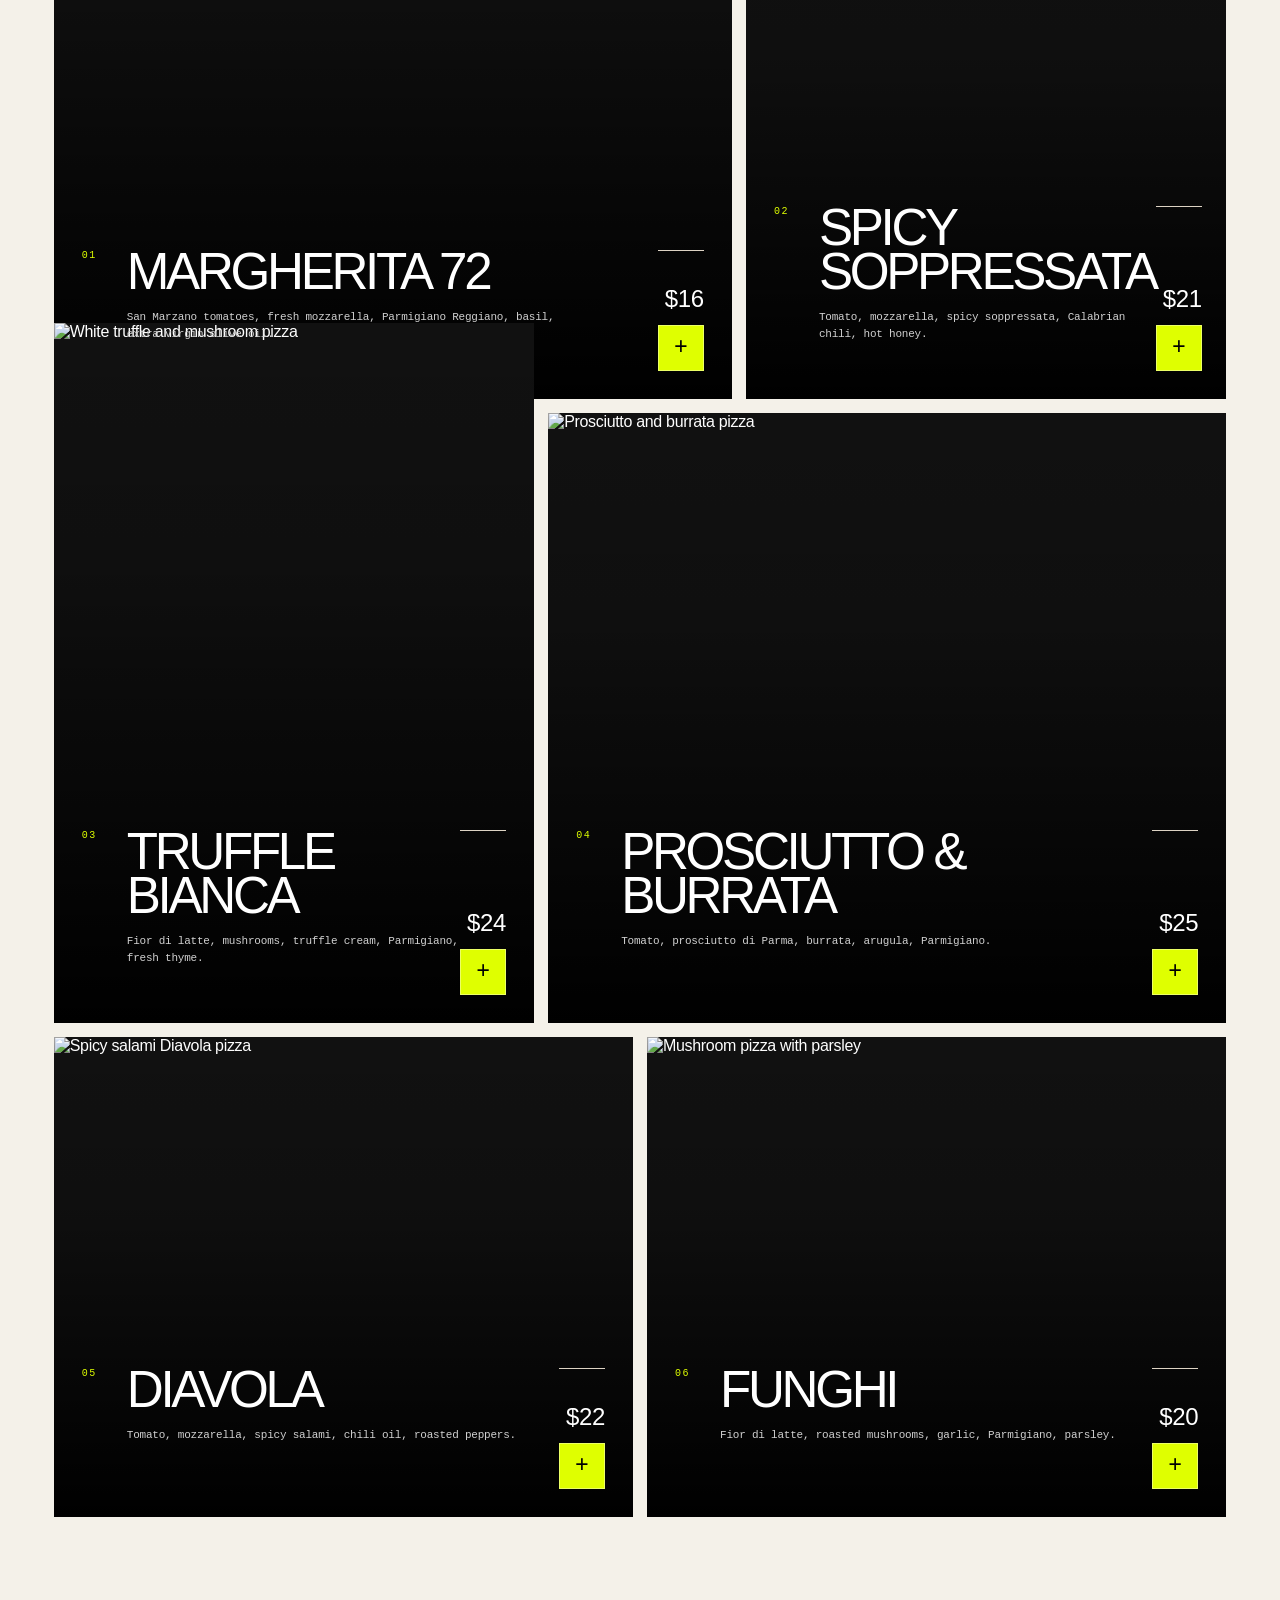
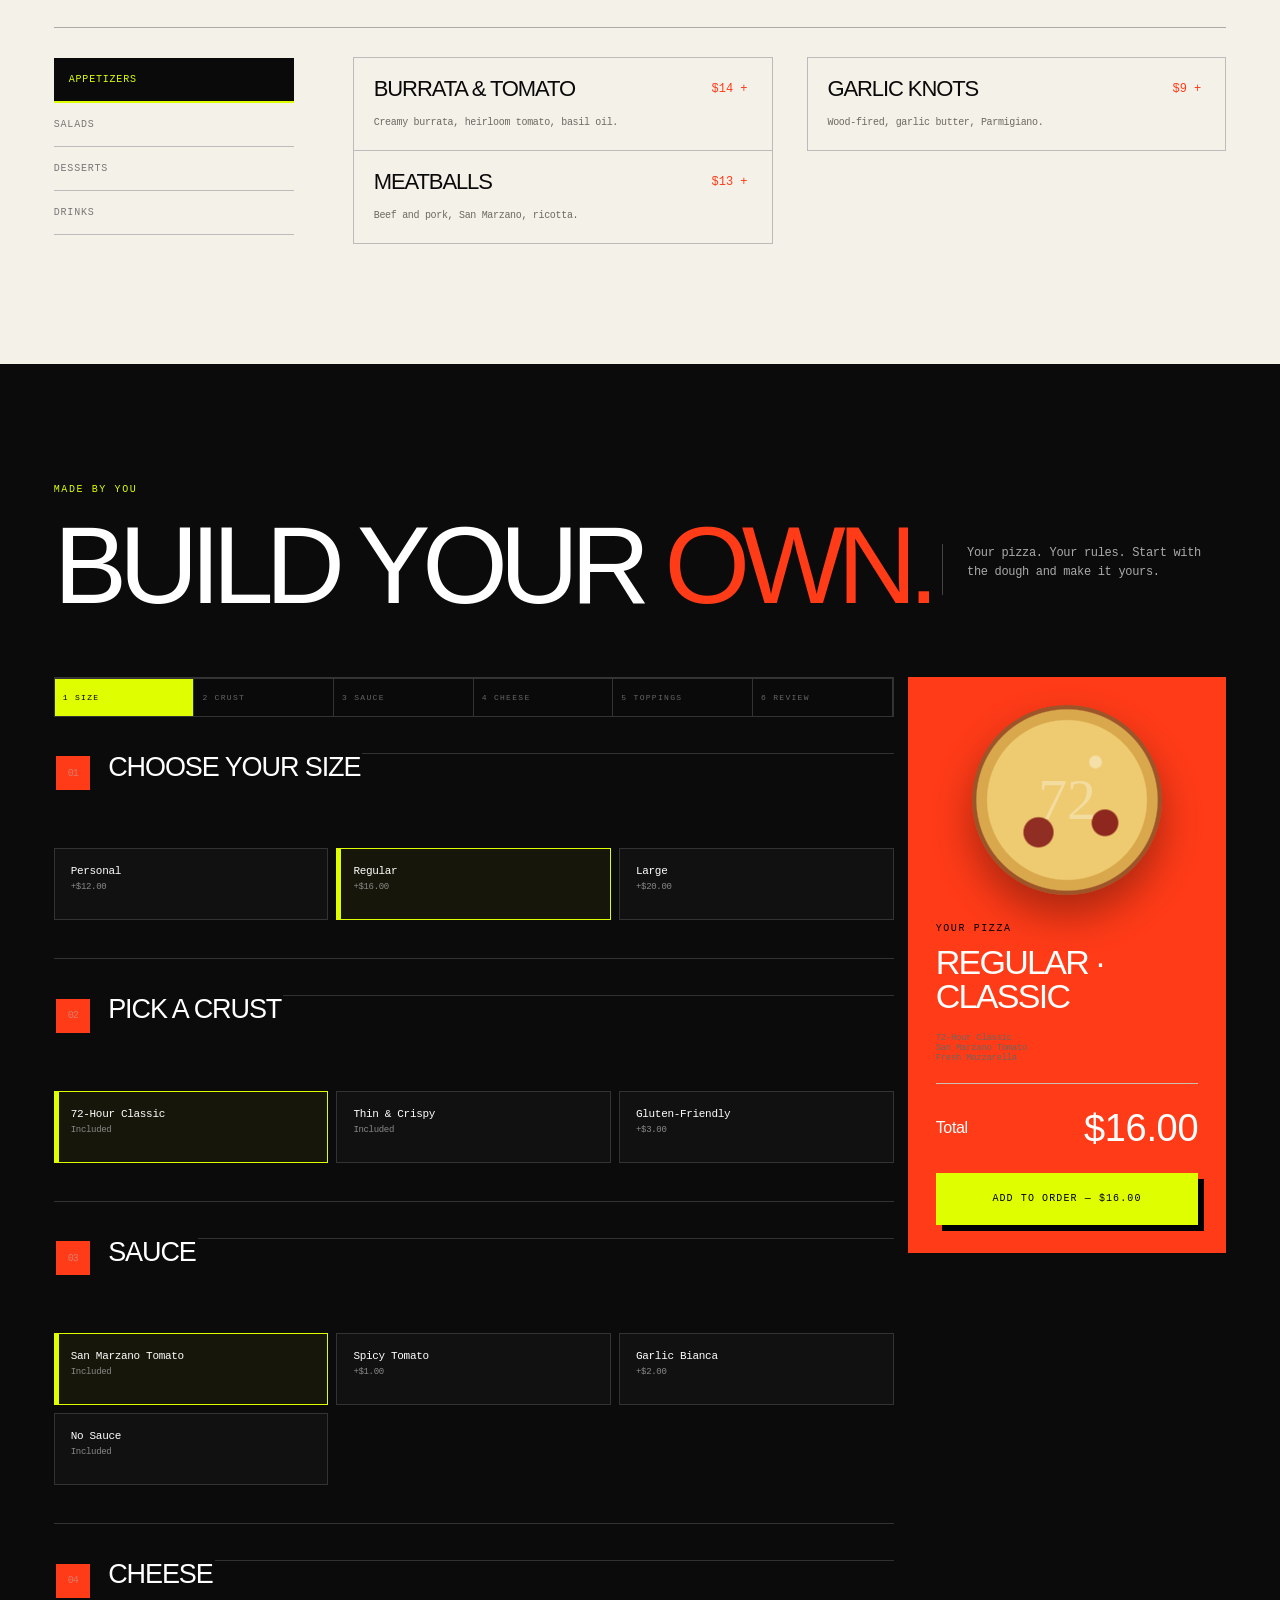
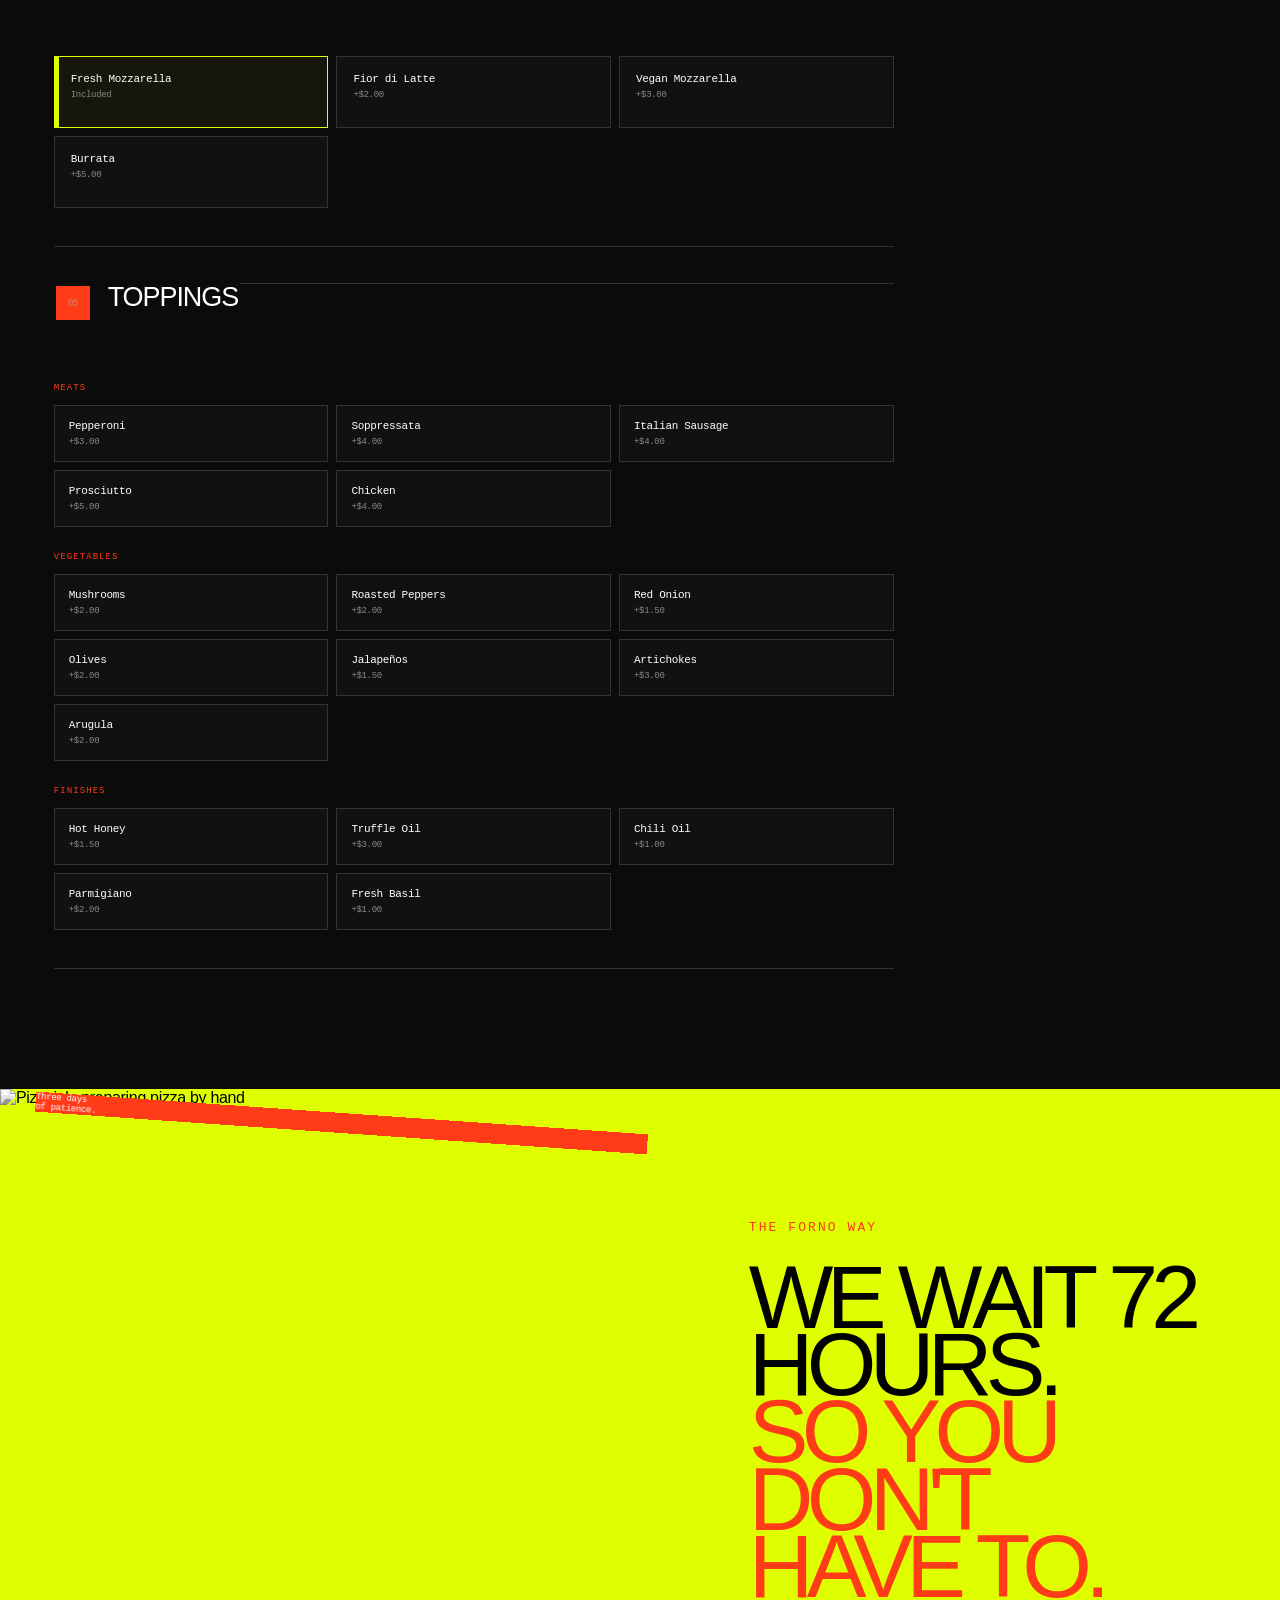
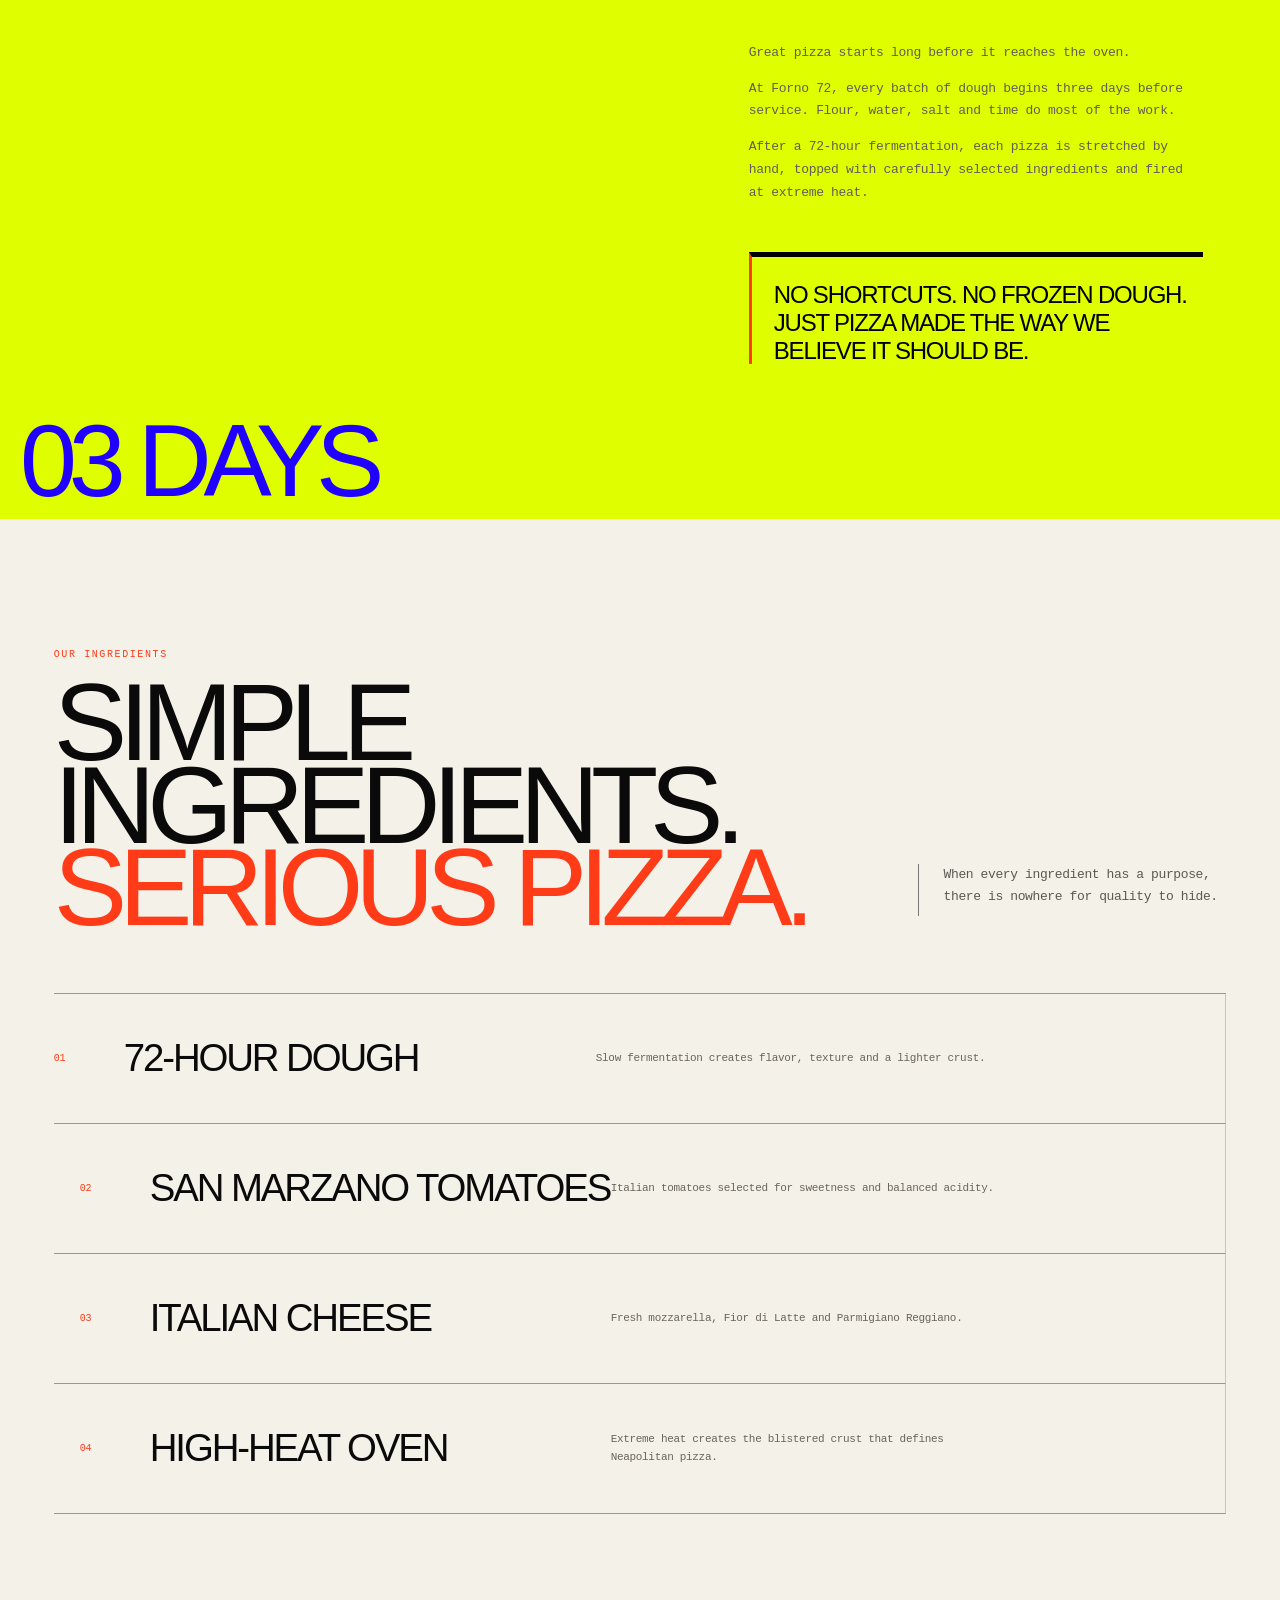
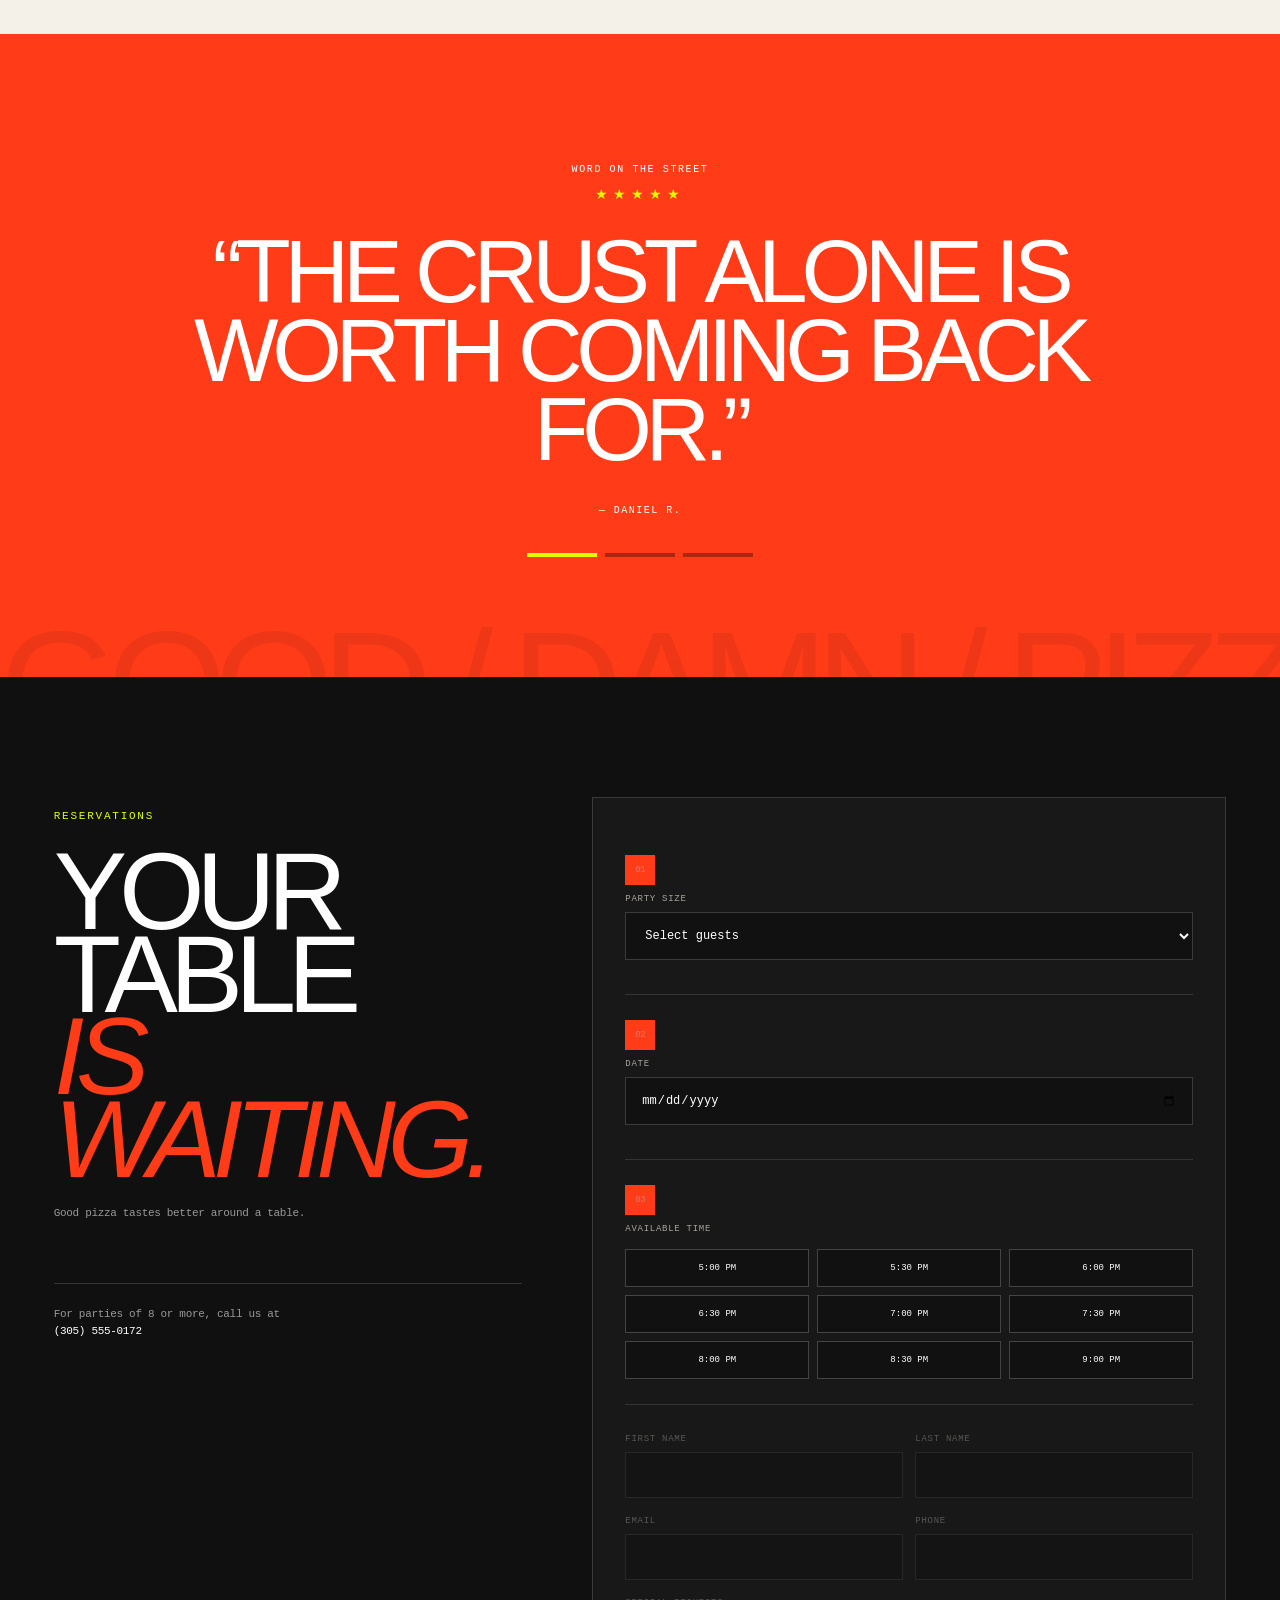
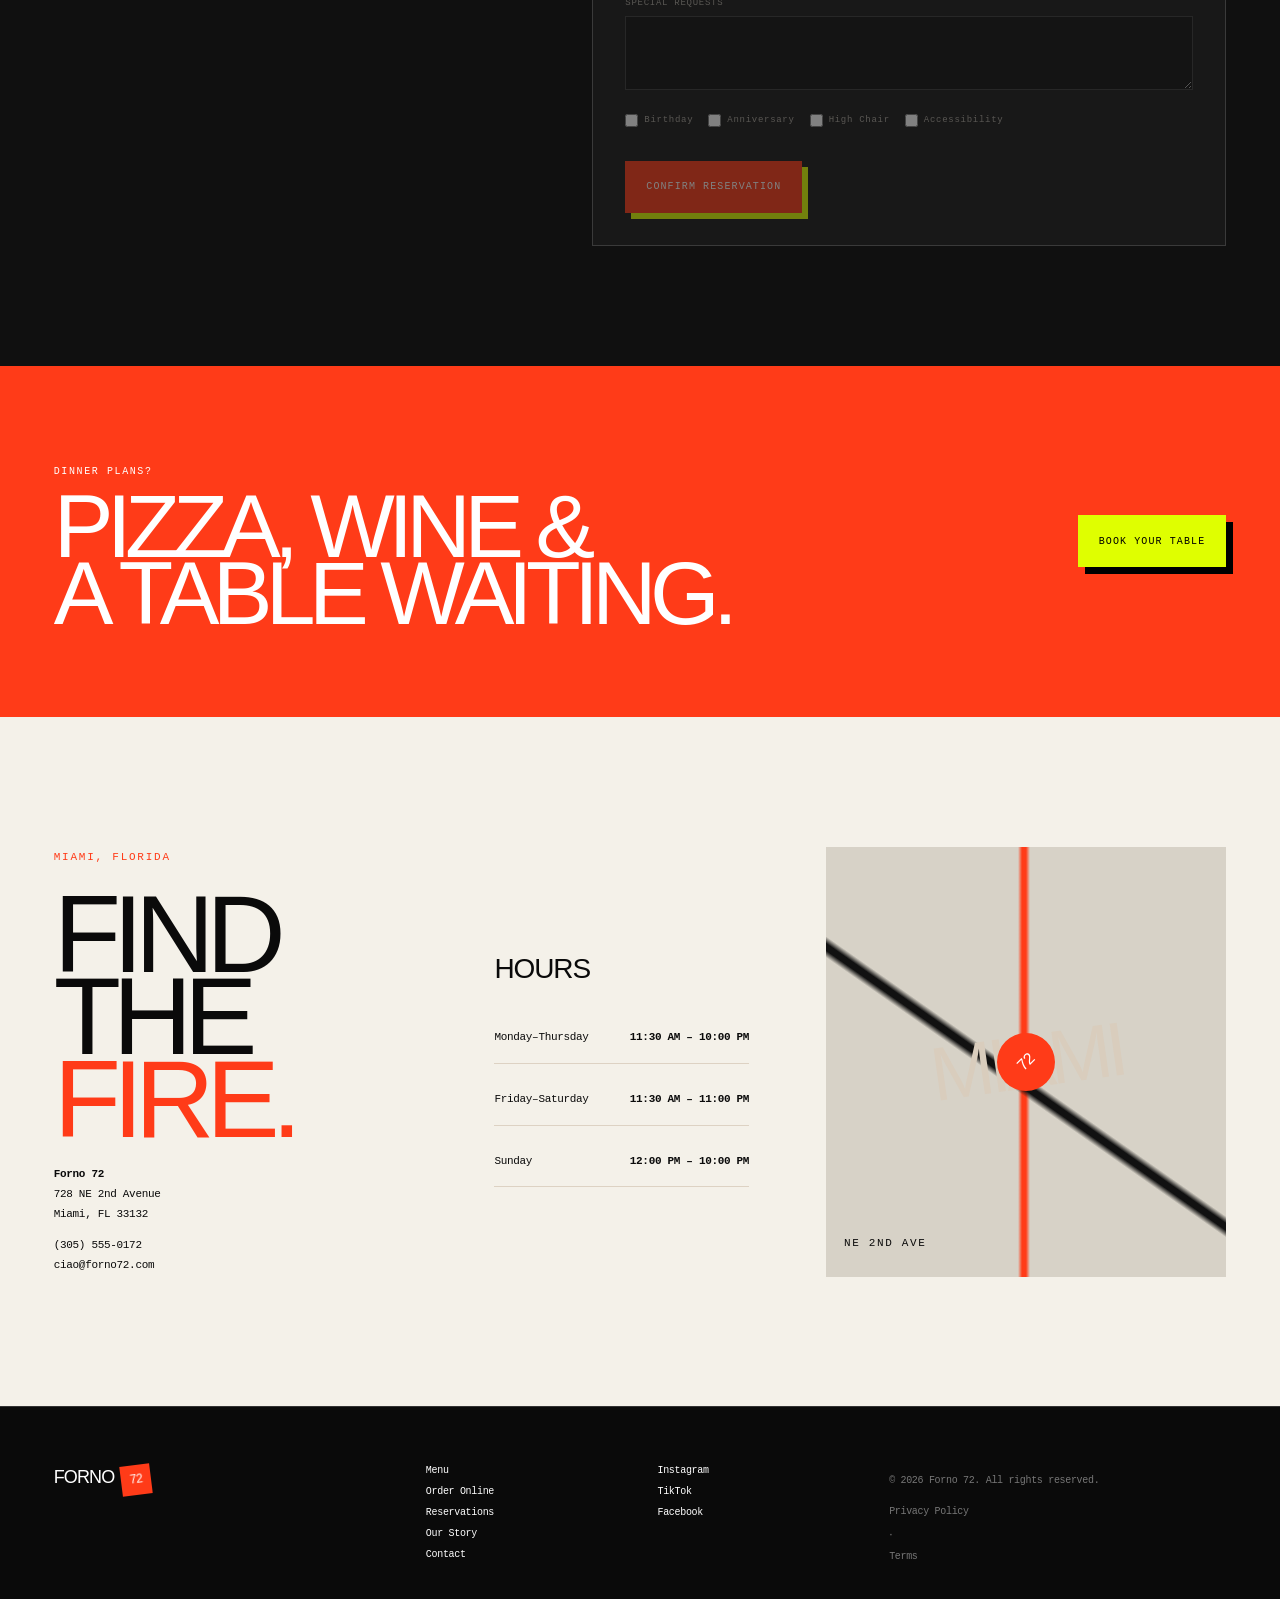
==== commit 86137142: "Refresh the corrected Diavola asset" ====
--- a/index.html
+++ b/index.html
@@ -81,7 +81,7 @@
   <dialog id="product-dialog" class="product-dialog"><button class="dialog-close" aria-label="Close">×</button><div id="product-detail"></div></dialog>
   <dialog id="checkout-dialog" class="checkout-dialog"><button class="dialog-close checkout-close" aria-label="Close checkout">×</button><div id="checkout-view"><div class="checkout-main"><p class="eyebrow red">Secure checkout</p><h2>Almost oven time.</h2><div class="fulfillment-toggle"><button class="active" data-type="pickup">Pickup</button><button data-type="delivery">Delivery</button></div><form id="checkout-form"><div id="pickup-fields"><label>When<select name="pickupTime"><option>ASAP · 25–35 min</option><option>Schedule for later</option></select></label></div><div id="delivery-fields" hidden><div class="two-col"><label>Name<input name="deliveryName"></label><label>Phone<input type="tel" name="deliveryPhone"></label></div><label>Email<input type="email" name="deliveryEmail"></label><label>Street address<input name="street"></label><div class="two-col"><label>Apartment<input name="apartment"></label><label>City<input name="city" value="Miami"></label></div><div class="two-col"><label>ZIP code<input name="zip" inputmode="numeric" pattern="[0-9]{5}"></label><label>Delivery instructions<input name="instructions"></label></div></div><h3>Payment</h3><div class="payment-mock"><label>Card number<input required inputmode="numeric" placeholder="4242 4242 4242 4242" maxlength="19"></label><div class="two-col"><label>Expiration<input required placeholder="MM / YY"></label><label>CVC<input required inputmode="numeric" placeholder="123" maxlength="4"></label></div><small>Demo only — no payment will be processed.</small></div><button class="button button-red" type="submit">Place order</button></form></div><aside id="checkout-summary"></aside></div></dialog>
   <div id="toast" class="toast" role="status" aria-live="polite"></div>
-  <script src="app.js"></script>
+  <script src="app.js?v=diavola"></script>
 </body>
 </html>
 
